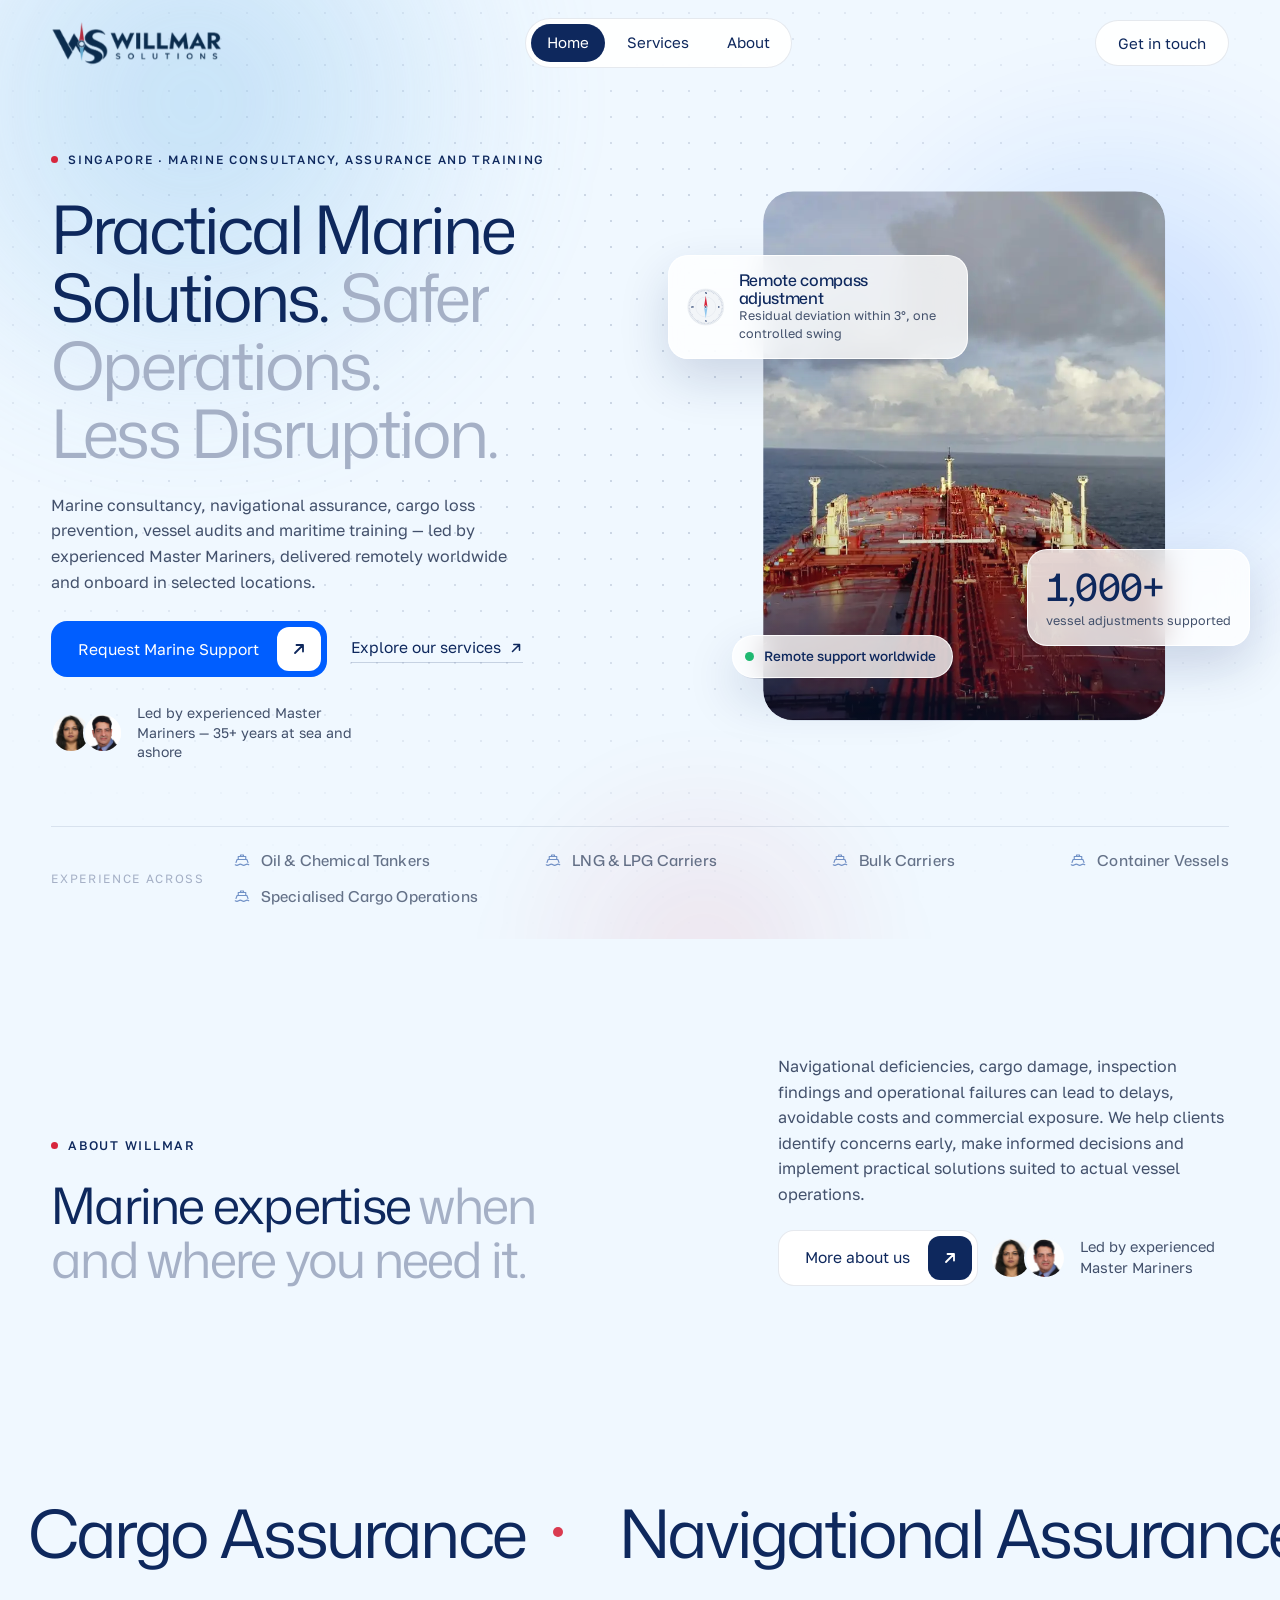
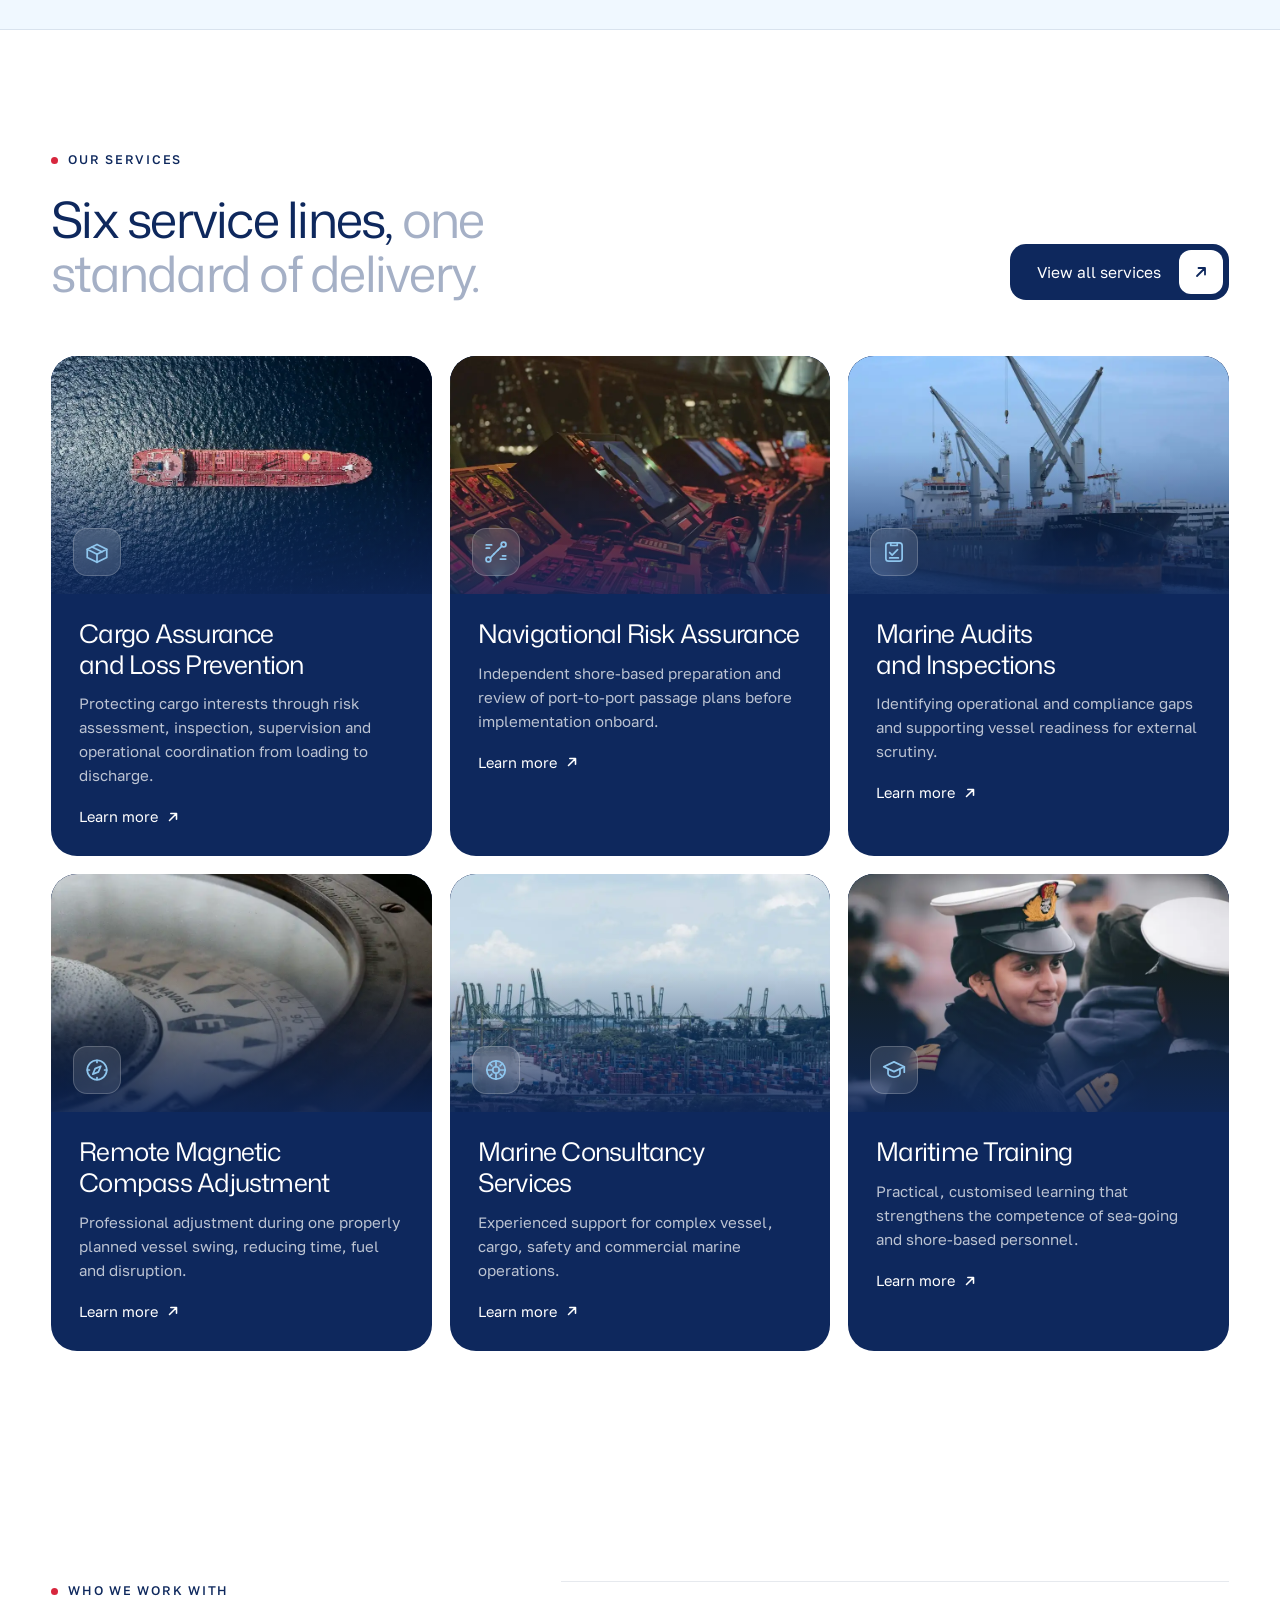
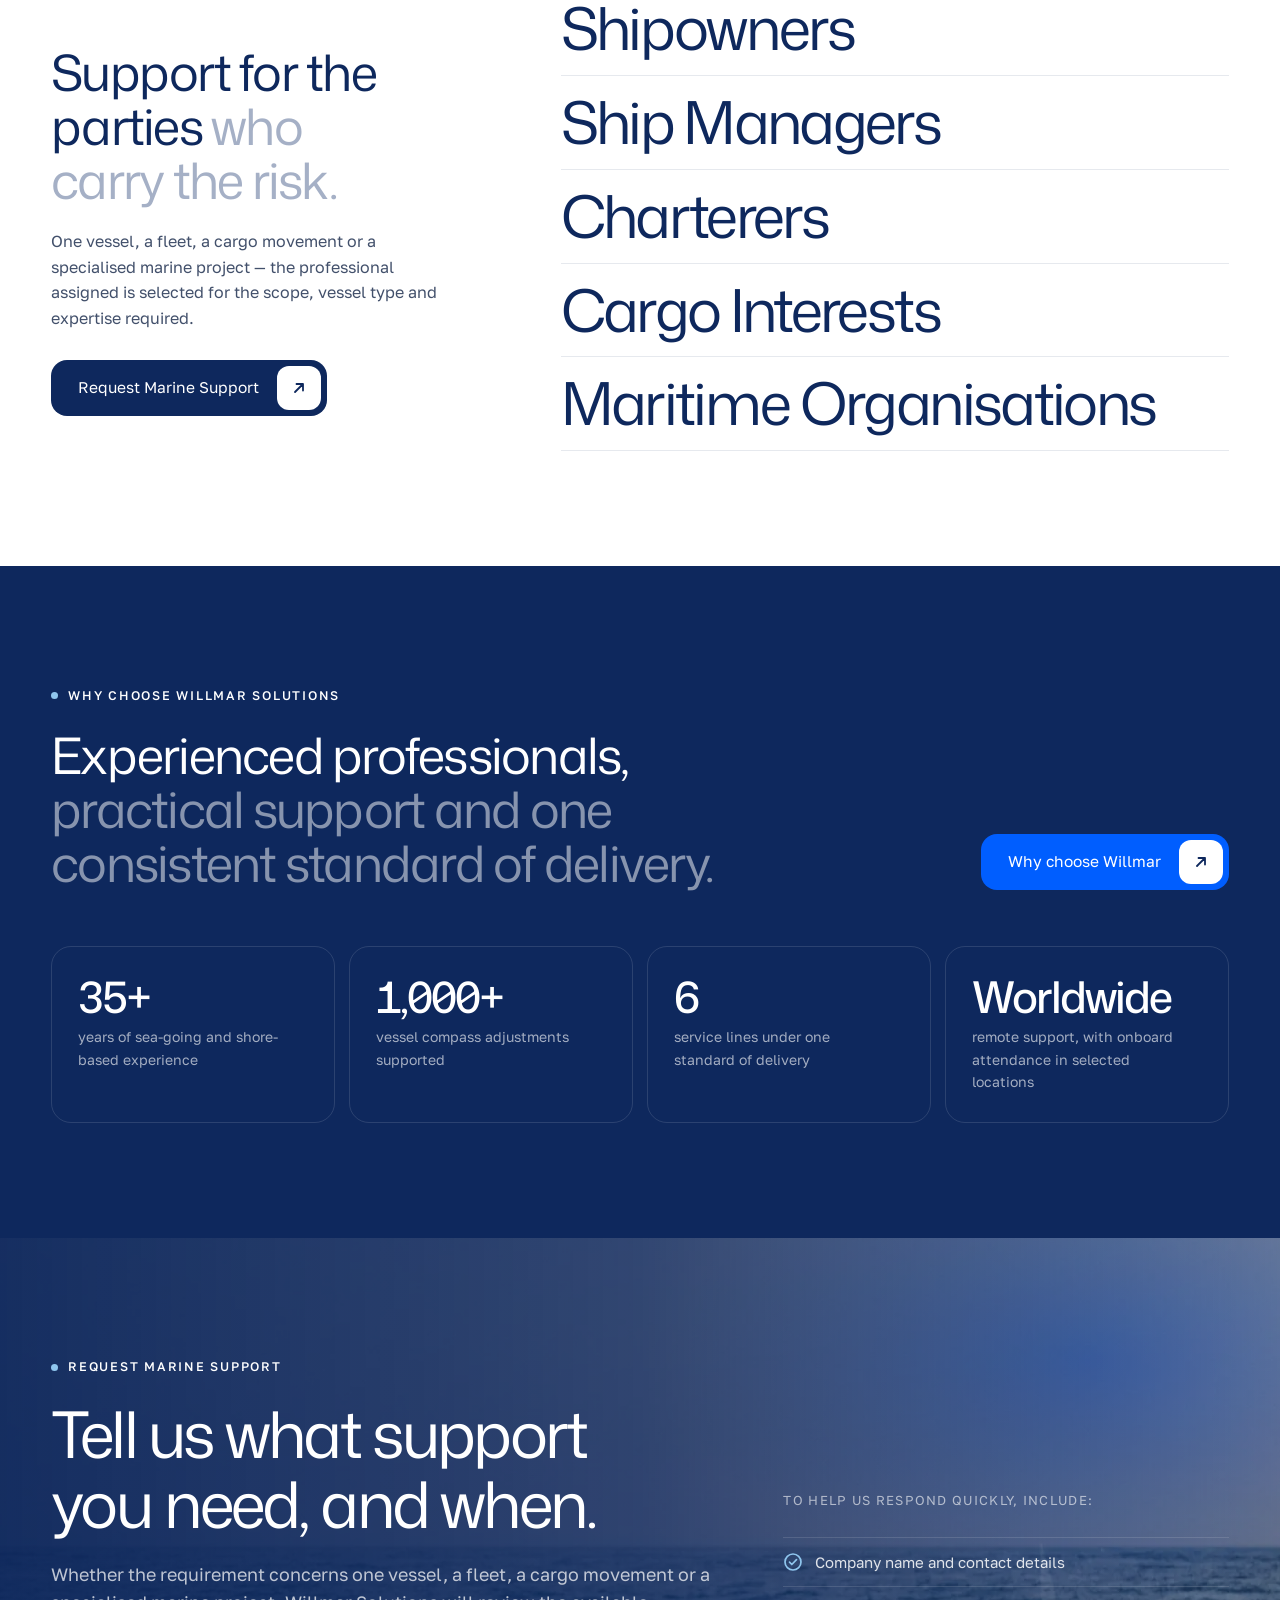
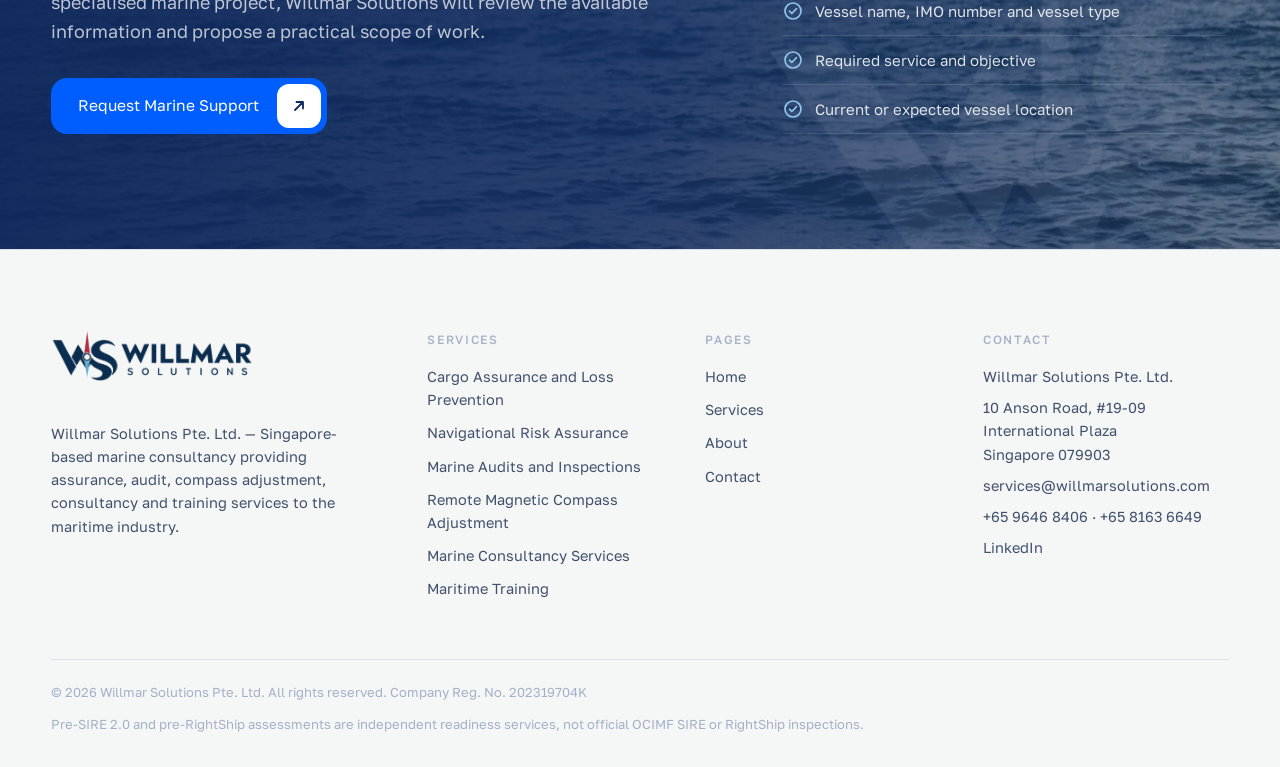
==== index.html @ 5625774e "Simplify to three tabs: Home, Services, About" ====
<!doctype html>
<html lang="en">
<head>
<meta charset="utf-8">
<meta name="viewport" content="width=device-width, initial-scale=1">
<title>Willmar Solutions — Marine Consultancy, Assurance and Training</title>
<meta name="description" content="Willmar Solutions Pte. Ltd. — Singapore-based marine consultancy: cargo assurance, navigational risk assurance, marine audits, remote magnetic compass adjustment, consultancy and maritime training.">
<link rel="icon" type="image/png" href="img/favicon.png">
<link rel="preconnect" href="https://fonts.googleapis.com"><link rel="preconnect" href="https://fonts.gstatic.com" crossorigin><link rel="stylesheet" href="https://fonts.googleapis.com/css2?family=Mona+Sans:wght@400;500;600;700&family=Golos+Text:wght@400;500;600&display=swap">
<link rel="stylesheet" href="site.css?v=3">
</head>
<body>

<header class="header" id="header">
<div class="wrap">
  <a class="brand" href="index.html" aria-label="Willmar Solutions home"><span class="lg lg-full ph-logo-full-web" role="img" aria-label="Willmar Solutions"></span><span class="lg lg-mark ph-logo-mark-web" role="img" aria-label="Willmar Solutions"></span></a>
  <ul class="nav" aria-label="Primary">
    <li><a href="index.html" class="active" aria-current="page">Home</a></li>
    <li><a href="services.html">Services</a></li>
    <li><a href="about.html">About</a></li>
  </ul>
  <div class="header-cta">
    <a class="btn-ghost" href="contact.html">Get in touch</a>
    <button class="burger" type="button" id="burger" aria-label="Open menu"><svg viewBox="0 0 20 20" fill="none" stroke="currentColor" stroke-width="1.8" stroke-linecap="round"><path d="M3 6h14M3 10h14M3 14h14"/></svg></button>
  </div>
</div>
</header>
<div class="drawer" id="drawer" aria-hidden="true">
  <div class="top"><a class="brand" href="index.html"><span class="lg lg-full ph-logo-full-web" role="img" aria-label="Willmar Solutions"></span><span class="lg lg-mark ph-logo-mark-web" role="img" aria-label="Willmar Solutions"></span></a><button class="close" type="button" id="drawer-close" aria-label="Close menu"><svg viewBox="0 0 20 20" fill="none" stroke="currentColor" stroke-width="1.8" stroke-linecap="round"><path d="m5 5 10 10M15 5 5 15"/></svg></button></div>
  <a href="index.html">Home</a>
  <a href="services.html">Services</a>
  <a href="about.html">About</a>
  <a href="contact.html">Contact</a>
  <a class="btn primary" href="contact.html"><span>Request Marine Support</span><span class="ic"><svg viewBox="0 0 16 16" fill="none" stroke="currentColor" stroke-width="1.8" stroke-linecap="round" stroke-linejoin="round"><path d="M4 12 12 4M5.5 4H12v6.5"/></svg></span></a>
</div>
<main class="page" data-page="home">
<section class="hero2" id="hero-light">
  <div class="aurora" aria-hidden="true"><i class="a1"></i><i class="a2"></i><i class="a3"></i></div>
  <div class="gridbg" aria-hidden="true"></div>
  <div class="wrap hero2-grid">
    <div class="hero2-copy">
      <span class="eyebrow ld ld1">Singapore · Marine consultancy, assurance and training</span>
      <h1 class="words">Practical Marine Solutions. <em>Safer Operations. Less Disruption.</em></h1>
      <p class="lead words" data-delay="14">Marine consultancy, navigational assurance, cargo loss prevention, vessel audits and maritime training — led by experienced Master Mariners, delivered remotely worldwide and onboard in selected locations.</p>
      <div class="actions ld ld5"><a class="btn primary magnetic" href="contact.html"><span>Request Marine Support</span><span class="ic"><svg viewBox="0 0 16 16" fill="none" stroke="currentColor" stroke-width="1.8" stroke-linecap="round" stroke-linejoin="round"><path d="M4 12 12 4M5.5 4H12v6.5"/></svg></span></a><a class="link" href="services.html">Explore our services <svg viewBox="0 0 16 16" fill="none" stroke="currentColor" stroke-width="1.8" stroke-linecap="round" stroke-linejoin="round"><path d="M4 12 12 4M5.5 4H12v6.5"/></svg></a></div>
      <div class="hero2-proof ld ld6"><div class="marks"><span class="pic"><div class="ph ph-prity " role="img" aria-label="Ms. Prity Dayal, Founder and Director"></div></span><span class="pic"><div class="ph ph-rajiv " role="img" aria-label="Capt. Rajiv Bali, Principal Consultant and Co-founder"></div></span></div><span>Led by experienced Master Mariners — 35+ years at sea and ashore</span></div>
    </div>
    <div class="hero2-visual" id="hero-visual">
      <div class="frame"><div class="ph ph-hero frame-photo" role="img" aria-label="Bow of a laden tanker under way at sea"></div><div class="frame-shade"></div></div>
      <div class="float f1 glass"><div class="rose"><svg viewBox="0 0 150 150" aria-label="Compass rose">
<circle cx="75" cy="75" r="72" fill="rgba(255,255,255,.03)" stroke="rgba(255,255,255,.18)"/>
<g stroke="rgba(255,255,255,.55)" stroke-width="1"><line x1="75.0" y1="9.0" x2="75.0" y2="6.0"/><line x1="80.5" y1="12.2" x2="81.0" y2="6.3"/><line x1="85.9" y1="13.0" x2="87.0" y2="7.0"/><line x1="91.3" y1="14.1" x2="92.9" y2="8.4"/><line x1="96.5" y1="15.8" x2="98.6" y2="10.2"/><line x1="101.6" y1="17.9" x2="104.2" y2="12.5"/><line x1="105.0" y1="23.0" x2="109.5" y2="15.2"/><line x1="111.1" y1="23.4" x2="114.6" y2="18.5"/><line x1="115.5" y1="26.7" x2="119.4" y2="22.1"/><line x1="119.5" y1="30.5" x2="123.8" y2="26.2"/><line x1="123.3" y1="34.5" x2="127.9" y2="30.6"/><line x1="126.6" y1="38.9" x2="131.5" y2="35.4"/><line x1="127.0" y1="45.0" x2="134.8" y2="40.5"/><line x1="132.1" y1="48.4" x2="137.5" y2="45.8"/><line x1="134.2" y1="53.5" x2="139.8" y2="51.4"/><line x1="135.9" y1="58.7" x2="141.6" y2="57.1"/><line x1="137.0" y1="64.1" x2="143.0" y2="63.0"/><line x1="137.8" y1="69.5" x2="143.7" y2="69.0"/><line x1="141.0" y1="75.0" x2="144.0" y2="75.0"/><line x1="137.8" y1="80.5" x2="143.7" y2="81.0"/><line x1="137.0" y1="85.9" x2="143.0" y2="87.0"/><line x1="135.9" y1="91.3" x2="141.6" y2="92.9"/><line x1="134.2" y1="96.5" x2="139.8" y2="98.6"/><line x1="132.1" y1="101.6" x2="137.5" y2="104.2"/><line x1="127.0" y1="105.0" x2="134.8" y2="109.5"/><line x1="126.6" y1="111.1" x2="131.5" y2="114.6"/><line x1="123.3" y1="115.5" x2="127.9" y2="119.4"/><line x1="119.5" y1="119.5" x2="123.8" y2="123.8"/><line x1="115.5" y1="123.3" x2="119.4" y2="127.9"/><line x1="111.1" y1="126.6" x2="114.6" y2="131.5"/><line x1="105.0" y1="127.0" x2="109.5" y2="134.8"/><line x1="101.6" y1="132.1" x2="104.2" y2="137.5"/><line x1="96.5" y1="134.2" x2="98.6" y2="139.8"/><line x1="91.3" y1="135.9" x2="92.9" y2="141.6"/><line x1="85.9" y1="137.0" x2="87.0" y2="143.0"/><line x1="80.5" y1="137.8" x2="81.0" y2="143.7"/><line x1="75.0" y1="141.0" x2="75.0" y2="144.0"/><line x1="69.5" y1="137.8" x2="69.0" y2="143.7"/><line x1="64.1" y1="137.0" x2="63.0" y2="143.0"/><line x1="58.7" y1="135.9" x2="57.1" y2="141.6"/><line x1="53.5" y1="134.2" x2="51.4" y2="139.8"/><line x1="48.4" y1="132.1" x2="45.8" y2="137.5"/><line x1="45.0" y1="127.0" x2="40.5" y2="134.8"/><line x1="38.9" y1="126.6" x2="35.4" y2="131.5"/><line x1="34.5" y1="123.3" x2="30.6" y2="127.9"/><line x1="30.5" y1="119.5" x2="26.2" y2="123.8"/><line x1="26.7" y1="115.5" x2="22.1" y2="119.4"/><line x1="23.4" y1="111.1" x2="18.5" y2="114.6"/><line x1="23.0" y1="105.0" x2="15.2" y2="109.5"/><line x1="17.9" y1="101.6" x2="12.5" y2="104.2"/><line x1="15.8" y1="96.5" x2="10.2" y2="98.6"/><line x1="14.1" y1="91.3" x2="8.4" y2="92.9"/><line x1="13.0" y1="85.9" x2="7.0" y2="87.0"/><line x1="12.2" y1="80.5" x2="6.3" y2="81.0"/><line x1="9.0" y1="75.0" x2="6.0" y2="75.0"/><line x1="12.2" y1="69.5" x2="6.3" y2="69.0"/><line x1="13.0" y1="64.1" x2="7.0" y2="63.0"/><line x1="14.1" y1="58.7" x2="8.4" y2="57.1"/><line x1="15.8" y1="53.5" x2="10.2" y2="51.4"/><line x1="17.9" y1="48.4" x2="12.5" y2="45.8"/><line x1="23.0" y1="45.0" x2="15.2" y2="40.5"/><line x1="23.4" y1="38.9" x2="18.5" y2="35.4"/><line x1="26.7" y1="34.5" x2="22.1" y2="30.6"/><line x1="30.5" y1="30.5" x2="26.2" y2="26.2"/><line x1="34.5" y1="26.7" x2="30.6" y2="22.1"/><line x1="38.9" y1="23.4" x2="35.4" y2="18.5"/><line x1="45.0" y1="23.0" x2="40.5" y2="15.2"/><line x1="48.4" y1="17.9" x2="45.8" y2="12.5"/><line x1="53.5" y1="15.8" x2="51.4" y2="10.2"/><line x1="58.7" y1="14.1" x2="57.1" y2="8.4"/><line x1="64.1" y1="13.0" x2="63.0" y2="7.0"/><line x1="69.5" y1="12.2" x2="69.0" y2="6.3"/></g>
<g font-family="Mona Sans, Arial, sans-serif" font-size="11" font-weight="600" fill="#fff" text-anchor="middle">
<text x="75" y="23">N</text><text x="129" y="79">E</text><text x="75" y="134">S</text><text x="21" y="79">W</text></g>
<circle cx="75" cy="75" r="40" fill="none" stroke="rgba(255,255,255,.14)"/>
<g class="needle"><polygon points="75,30 82,75 75,68 68,75" fill="#D7263D"/><polygon points="75,120 82,75 75,82 68,75" fill="#8FC6EE"/></g>
<circle cx="75" cy="75" r="4" fill="#0E285D" stroke="#fff" stroke-width="1.5"/>
</svg></div><div><strong>Remote compass adjustment</strong><span>Residual deviation within 3°, one controlled swing</span></div></div>
      <div class="float f2 glass"><strong data-count="1,000+">1,000+</strong><span>vessel adjustments supported</span></div>
      <div class="float f3 glass pill"><i class="live"></i>Remote support worldwide</div>
    </div>
  </div>
  <div class="wrap"><div class="strip ld ld6"><span class="strip-label">Experience across</span><ul><li><svg viewBox="0 0 24 24" fill="none" stroke="currentColor" stroke-width="1.5" stroke-linecap="round" stroke-linejoin="round"><path d="M3 17c1.5 1 3 1 4.5 0s3-1 4.5 0 3 1 4.5 0 3-1 4.5 0"/><path d="M4 14l1.5-4h13L20 14"/><path d="M7 10V6h10v4M10 6V4h4v2"/></svg>Oil &amp; Chemical Tankers</li><li><svg viewBox="0 0 24 24" fill="none" stroke="currentColor" stroke-width="1.5" stroke-linecap="round" stroke-linejoin="round"><path d="M3 17c1.5 1 3 1 4.5 0s3-1 4.5 0 3 1 4.5 0 3-1 4.5 0"/><path d="M4 14l1.5-4h13L20 14"/><path d="M7 10V6h10v4M10 6V4h4v2"/></svg>LNG &amp; LPG Carriers</li><li><svg viewBox="0 0 24 24" fill="none" stroke="currentColor" stroke-width="1.5" stroke-linecap="round" stroke-linejoin="round"><path d="M3 17c1.5 1 3 1 4.5 0s3-1 4.5 0 3 1 4.5 0 3-1 4.5 0"/><path d="M4 14l1.5-4h13L20 14"/><path d="M7 10V6h10v4M10 6V4h4v2"/></svg>Bulk Carriers</li><li><svg viewBox="0 0 24 24" fill="none" stroke="currentColor" stroke-width="1.5" stroke-linecap="round" stroke-linejoin="round"><path d="M3 17c1.5 1 3 1 4.5 0s3-1 4.5 0 3 1 4.5 0 3-1 4.5 0"/><path d="M4 14l1.5-4h13L20 14"/><path d="M7 10V6h10v4M10 6V4h4v2"/></svg>Container Vessels</li><li><svg viewBox="0 0 24 24" fill="none" stroke="currentColor" stroke-width="1.5" stroke-linecap="round" stroke-linejoin="round"><path d="M3 17c1.5 1 3 1 4.5 0s3-1 4.5 0 3 1 4.5 0 3-1 4.5 0"/><path d="M4 14l1.5-4h13L20 14"/><path d="M7 10V6h10v4M10 6V4h4v2"/></svg>Specialised Cargo Operations</li></ul></div></div>
</section>

<section class="section mist" id="about-home">
  <div class="wrap">
    <div class="pillars-head">
      <div><span class="eyebrow">About Willmar</span><h2 class="h2">Marine expertise <span class="dim">when and where you need it.</span></h2></div>
      <div class="side"><p>Navigational deficiencies, cargo damage, inspection findings and operational failures can lead to delays, avoidable costs and commercial exposure. We help clients identify concerns early, make informed decisions and implement practical solutions suited to actual vessel operations.</p><div class="actions"><a class="btn " href="about.html"><span>More about us</span><span class="ic"><svg viewBox="0 0 16 16" fill="none" stroke="currentColor" stroke-width="1.8" stroke-linecap="round" stroke-linejoin="round"><path d="M4 12 12 4M5.5 4H12v6.5"/></svg></span></a><div class="trust"><div class="marks"><span class="pic"><div class="ph ph-prity " role="img" aria-label="Ms. Prity Dayal, Founder and Director"></div></span><span class="pic"><div class="ph ph-rajiv " role="img" aria-label="Capt. Rajiv Bali, Principal Consultant and Co-founder"></div></span></div><div>Led by experienced<br>Master Mariners</div></div></div></div>
    </div>
  </div>
</section>

<div class="ticker" aria-hidden="true"><div class="track"><span>Cargo Assurance</span><span>Navigational Assurance</span><span>Marine Audits</span><span>Compass Adjustment</span><span>Marine Consultancy</span><span>Maritime Training</span><span>Cargo Assurance</span><span>Navigational Assurance</span><span>Marine Audits</span><span>Compass Adjustment</span><span>Marine Consultancy</span><span>Maritime Training</span></div></div>

<section class="section white" id="services">
  <div class="wrap">
    <div class="section-head">
      <div><span class="eyebrow">Our Services</span><h2 class="h2">Six service lines, <span class="dim">one standard of delivery.</span></h2></div>
      <a class="btn navy" href="services.html"><span>View all services</span><span class="ic"><svg viewBox="0 0 16 16" fill="none" stroke="currentColor" stroke-width="1.8" stroke-linecap="round" stroke-linejoin="round"><path d="M4 12 12 4M5.5 4H12v6.5"/></svg></span></a>
    </div>
    <div class="svc-grid"><a class="svc rv" href="cargo-assurance.html" style="--i:0"><div class="svc-img"><div class="ph ph-cargo " role="img" aria-label="Aerial view of an oil tanker at sea"></div><div class="icon"><svg viewBox="0 0 24 24" fill="none" stroke="currentColor" stroke-linecap="round" stroke-linejoin="round"><path d="M3 9.5 12 5l9 4.5-9 4.5z"/><path d="M3 9.5V17l9 4.5 9-4.5V9.5"/><path d="M12 14v7.5M7.5 7.3l9 4.5"/></svg></div></div><div class="svc-body"><h4>Cargo Assurance and Loss Prevention</h4><p>Protecting cargo interests through risk assessment, inspection, supervision and operational coordination from loading to discharge.</p><span class="go">Learn more <svg viewBox="0 0 16 16" fill="none" stroke="currentColor" stroke-width="1.8" stroke-linecap="round" stroke-linejoin="round"><path d="M4 12 12 4M5.5 4H12v6.5"/></svg></span></div></a><a class="svc rv" href="navigational-risk-assurance.html" style="--i:1"><div class="svc-img"><div class="ph ph-nav " role="img" aria-label="Ship&#x27;s bridge console at night"></div><div class="icon"><svg viewBox="0 0 24 24" fill="none" stroke="currentColor" stroke-linecap="round" stroke-linejoin="round"><circle cx="5" cy="19" r="2.2"/><circle cx="19" cy="5" r="2.2"/><path d="M6.8 17.4 10 14M14 10l3.4-3.4"/><path d="M10 14c1.5-1.5 2.5-2.5 4-4"/><path d="M3 5.5h5M3 8.5h3M16 18.5h5M18 15.5h3"/></svg></div></div><div class="svc-body"><h4>Navigational Risk Assurance</h4><p>Independent shore-based preparation and review of port-to-port passage plans before implementation onboard.</p><span class="go">Learn more <svg viewBox="0 0 16 16" fill="none" stroke="currentColor" stroke-width="1.8" stroke-linecap="round" stroke-linejoin="round"><path d="M4 12 12 4M5.5 4H12v6.5"/></svg></span></div></a><a class="svc rv" href="marine-audits.html" style="--i:2"><div class="svc-img"><div class="ph ph-audit " role="img" aria-label="Geared bulk carrier alongside at berth"></div><div class="icon"><svg viewBox="0 0 24 24" fill="none" stroke="currentColor" stroke-linecap="round" stroke-linejoin="round"><rect x="4.5" y="3.5" width="15" height="17" rx="2.5"/><path d="M9 3.5V6h6V3.5"/><path d="m8 12.5 2.3 2.3 5-5"/><path d="M8 17.5h8"/></svg></div></div><div class="svc-body"><h4>Marine Audits and Inspections</h4><p>Identifying operational and compliance gaps and supporting vessel readiness for external scrutiny.</p><span class="go">Learn more <svg viewBox="0 0 16 16" fill="none" stroke="currentColor" stroke-width="1.8" stroke-linecap="round" stroke-linejoin="round"><path d="M4 12 12 4M5.5 4H12v6.5"/></svg></span></div></a><a class="svc rv" href="compass-adjustment.html" style="--i:3"><div class="svc-img"><div class="ph ph-compass " role="img" aria-label="Ship&#x27;s magnetic compass in its binnacle"></div><div class="icon"><svg viewBox="0 0 24 24" fill="none" stroke="currentColor" stroke-linecap="round" stroke-linejoin="round"><circle cx="12" cy="12" r="9"/><path d="M12 3v2M12 19v2M3 12h2M19 12h2"/><path d="m15.5 8.5-2.2 5.2-5.2 2.2 2.2-5.2z"/></svg></div></div><div class="svc-body"><h4>Remote Magnetic Compass Adjustment</h4><p>Professional adjustment during one properly planned vessel swing, reducing time, fuel and disruption.</p><span class="go">Learn more <svg viewBox="0 0 16 16" fill="none" stroke="currentColor" stroke-width="1.8" stroke-linecap="round" stroke-linejoin="round"><path d="M4 12 12 4M5.5 4H12v6.5"/></svg></span></div></a><a class="svc rv" href="marine-consultancy.html" style="--i:4"><div class="svc-img"><div class="ph ph-consult " role="img" aria-label="Container terminal with gantry cranes"></div><div class="icon"><svg viewBox="0 0 24 24" fill="none" stroke="currentColor" stroke-linecap="round" stroke-linejoin="round"><circle cx="12" cy="12" r="8.5"/><circle cx="12" cy="12" r="3"/><path d="M12 3.5V9M12 15v5.5M3.5 12H9M15 12h5.5M6 6l2.2 2.2M15.8 15.8 18 18M18 6l-2.2 2.2M8.2 15.8 6 18"/></svg></div></div><div class="svc-body"><h4>Marine Consultancy Services</h4><p>Experienced support for complex vessel, cargo, safety and commercial marine operations.</p><span class="go">Learn more <svg viewBox="0 0 16 16" fill="none" stroke="currentColor" stroke-width="1.8" stroke-linecap="round" stroke-linejoin="round"><path d="M4 12 12 4M5.5 4H12v6.5"/></svg></span></div></a><a class="svc rv" href="maritime-training.html" style="--i:5"><div class="svc-img"><div class="ph ph-training " role="img" aria-label="Deck officers in uniform"></div><div class="icon"><svg viewBox="0 0 24 24" fill="none" stroke="currentColor" stroke-linecap="round" stroke-linejoin="round"><path d="m2.5 9 9.5-4.5L21.5 9 12 13.5z"/><path d="M6.5 11v4.5c0 1.5 2.5 3 5.5 3s5.5-1.5 5.5-3V11"/><path d="M21.5 9v5"/></svg></div></div><div class="svc-body"><h4>Maritime Training</h4><p>Practical, customised learning that strengthens the competence of sea-going and shore-based personnel.</p><span class="go">Learn more <svg viewBox="0 0 16 16" fill="none" stroke="currentColor" stroke-width="1.8" stroke-linecap="round" stroke-linejoin="round"><path d="M4 12 12 4M5.5 4H12v6.5"/></svg></span></div></a></div>
  </div>
</section>

<section class="section white" id="who">
  <div class="wrap who">
    <div class="aside"><span class="eyebrow">Who We Work With</span><h2 class="h2">Support for the parties <span class="dim">who carry the risk.</span></h2><p>One vessel, a fleet, a cargo movement or a specialised marine project — the professional assigned is selected for the scope, vessel type and expertise required.</p><div class="actions"><a class="btn navy" href="contact.html"><span>Request Marine Support</span><span class="ic"><svg viewBox="0 0 16 16" fill="none" stroke="currentColor" stroke-width="1.8" stroke-linecap="round" stroke-linejoin="round"><path d="M4 12 12 4M5.5 4H12v6.5"/></svg></span></a></div></div>
    <ul class="list"><li><span>Shipowners</span></li><li><span>Ship Managers</span></li><li><span>Charterers</span></li><li><span>Cargo Interests</span></li><li><span>Maritime Organisations</span></li></ul>
  </div>
</section>

<section class="section navy sonar" id="why-home">
  <div class="rings" aria-hidden="true"><i></i><i></i><i></i></div>
  <div class="wrap">
    <div class="section-head"><div><span class="eyebrow">Why Choose Willmar Solutions</span><h2 class="h2">Experienced professionals, <span class="dim">practical support and one consistent standard of delivery.</span></h2></div><a class="btn primary" href="about.html#why"><span>Why choose Willmar</span><span class="ic"><svg viewBox="0 0 16 16" fill="none" stroke="currentColor" stroke-width="1.8" stroke-linecap="round" stroke-linejoin="round"><path d="M4 12 12 4M5.5 4H12v6.5"/></svg></span></a></div>
    
    <div class="stats"><div class="stat-tile rv" style="--i:0"><strong data-count="35+">35+</strong><span>years of sea-going and shore-based experience</span></div><div class="stat-tile rv" style="--i:1"><strong data-count="1,000+">1,000+</strong><span>vessel compass adjustments supported</span></div><div class="stat-tile rv" style="--i:2"><strong data-count="6">6</strong><span>service lines under one standard of delivery</span></div><div class="stat-tile rv" style="--i:3"><strong data-count="Worldwide">Worldwide</strong><span>remote support, with onboard attendance in selected locations</span></div></div>
  </div>
</section>

<section class="cta-band">
<div class="ph ph-sea cta-photo" role="img" aria-label="Open sea at dusk"></div><div class="ph ph-logo-mark-white cta-mark" role="img" aria-label=""></div>
<div class="wrap inner">
  <div>
    <span class="eyebrow">Request Marine Support</span>
    <h2>Tell us what support you need, and when.</h2>
    <p class="lead">Whether the requirement concerns one vessel, a fleet, a cargo movement or a specialised marine project, Willmar Solutions will review the available information and propose a practical scope of work.</p>
    <div class="actions"><a class="btn primary" href="contact.html"><span>Request Marine Support</span><span class="ic"><svg viewBox="0 0 16 16" fill="none" stroke="currentColor" stroke-width="1.8" stroke-linecap="round" stroke-linejoin="round"><path d="M4 12 12 4M5.5 4H12v6.5"/></svg></span></a></div>
  </div>
  <div class="notes">
    <div class="notes-title">To help us respond quickly, include:</div>
    <ul class="notes-list"><li><svg viewBox="0 0 20 20" fill="none" stroke="currentColor" stroke-width="1.7" stroke-linecap="round" stroke-linejoin="round"><circle cx="10" cy="10" r="8"/><path d="m6.5 10.2 2.3 2.3 4.7-4.8"/></svg><span>Company name and contact details</span></li><li><svg viewBox="0 0 20 20" fill="none" stroke="currentColor" stroke-width="1.7" stroke-linecap="round" stroke-linejoin="round"><circle cx="10" cy="10" r="8"/><path d="m6.5 10.2 2.3 2.3 4.7-4.8"/></svg><span>Vessel name, IMO number and vessel type</span></li><li><svg viewBox="0 0 20 20" fill="none" stroke="currentColor" stroke-width="1.7" stroke-linecap="round" stroke-linejoin="round"><circle cx="10" cy="10" r="8"/><path d="m6.5 10.2 2.3 2.3 4.7-4.8"/></svg><span>Required service and objective</span></li><li><svg viewBox="0 0 20 20" fill="none" stroke="currentColor" stroke-width="1.7" stroke-linecap="round" stroke-linejoin="round"><circle cx="10" cy="10" r="8"/><path d="m6.5 10.2 2.3 2.3 4.7-4.8"/></svg><span>Current or expected vessel location</span></li></ul>
  </div>
</div>
</section>
</main>
<footer class="footer">
<div class="wrap">
  <div class="cols">
    <div>
      <a class="brand footer-brand" href="index.html"><span class="lg lg-full ph-logo-full-web" role="img" aria-label="Willmar Solutions"></span><span class="lg lg-mark ph-logo-mark-web" role="img" aria-label="Willmar Solutions"></span></a>
      <p class="about">Willmar Solutions Pte. Ltd. — Singapore-based marine consultancy providing assurance, audit, compass adjustment, consultancy and training services to the maritime industry.</p>
    </div>
    <div><h5>Services</h5><ul><li><a href="cargo-assurance.html">Cargo Assurance and Loss Prevention</a></li><li><a href="navigational-risk-assurance.html">Navigational Risk Assurance</a></li><li><a href="marine-audits.html">Marine Audits and Inspections</a></li><li><a href="compass-adjustment.html">Remote Magnetic Compass Adjustment</a></li><li><a href="marine-consultancy.html">Marine Consultancy Services</a></li><li><a href="maritime-training.html">Maritime Training</a></li></ul></div>
    <div><h5>Pages</h5><ul><li><a href="index.html">Home</a></li><li><a href="services.html">Services</a></li><li><a href="about.html">About</a></li><li><a href="contact.html">Contact</a></li></ul></div>
    <div><h5>Contact</h5>
      <div class="contact-line">
        <div>Willmar Solutions Pte. Ltd.</div>
        <div>10 Anson Road, #19-09<br>International Plaza<br>Singapore 079903</div>
        <div><a href="mailto:services@willmarsolutions.com">services@willmarsolutions.com</a></div>
        <div><a href="tel:+6596468406">+65 9646 8406</a> · <a href="tel:+6581636649">+65 8163 6649</a></div>
        <div><a href="https://www.linkedin.com/company/willmar-solutions-pte-ltd/" target="_blank" rel="noopener">LinkedIn</a></div>
      </div>
    </div>
  </div>
  <div class="bottom"><span>© 2026 Willmar Solutions Pte. Ltd. All rights reserved. Company Reg. No. 202319704K</span><span>Pre-SIRE 2.0 and pre-RightShip assessments are independent readiness services, not official OCIMF SIRE or RightShip inspections.</span></div>
</div>
</footer>
<script src="site.js?v=3"></script>
</body>
</html>
---- site.css ----
:root{
  --navy:#0E285D; --deep:#0D409B; --sea:#1B4F9C; --blue:#005EFF; --sky:#8FC6EE; --sky-soft:#DCEBF8;
  --red:#D7263D;
  --fog:#F5F7F7; --mist:#F0F8FF; --white:#FFFFFF;
  --ink:#0E285D; --text:#42506B; --muted:#A5B0C6; --line:rgba(14,40,93,.10); --line-strong:rgba(14,40,93,.18);
  --on-dark:#FFFFFF; --on-dark-muted:rgba(255,255,255,.66); --dark-card:rgba(255,255,255,.05); --dark-line:rgba(255,255,255,.12);
  --display:"Mona Sans","Mona Sans Variable",-apple-system,"Helvetica Neue",Arial,sans-serif;
  --body:"Golos Text","Golos Text Variable",-apple-system,"Segoe UI",Arial,sans-serif;
  --r-card:26px; --r-btn:16px; --r-sm:12px;
  --gutter:clamp(20px,4vw,56px); --max:1320px;
  color-scheme:light;
}
*{box-sizing:border-box}
html{scroll-behavior:smooth;-webkit-text-size-adjust:100%}
@media (prefers-reduced-motion:reduce){html{scroll-behavior:auto}}
body{margin:0;background:var(--fog);color:var(--text);font-family:var(--body);font-size:16px;line-height:1.6;-webkit-font-smoothing:antialiased}
img,svg{max-width:100%;display:block}
a{color:inherit;text-decoration:none}
h1,h2,h3,h4{font-family:var(--display);font-weight:400;color:var(--ink);margin:0;text-wrap:balance;letter-spacing:-0.035em;line-height:1.08}
h4{font-size:clamp(21px,2vw,26px);letter-spacing:-0.03em;line-height:1.2}
p{margin:0}
ul{margin:0;padding:0;list-style:none}
button{font:inherit;cursor:pointer}
:focus-visible{outline:3px solid var(--blue);outline-offset:3px;border-radius:6px}
.wrap{max-width:var(--max);margin-inline:auto;padding-inline:var(--gutter)}
.page{display:block}
.page[hidden]{display:none}

/* ---------- header ---------- */
.header{position:fixed;inset:0 0 auto 0;z-index:50;padding:18px 0;transition:padding .25s}
.header .wrap{display:flex;align-items:center;justify-content:space-between;gap:16px}
.brand{display:flex;align-items:center;gap:11px;color:var(--ink);font-family:var(--display);font-weight:600;letter-spacing:.06em;font-size:14px;text-transform:uppercase;white-space:nowrap}
.brand svg{width:40px;height:40px;flex:none}
.brand .wordmark{display:flex;flex-direction:column;line-height:1.05}
.brand .wordmark small{font-size:9px;letter-spacing:.22em;font-weight:500;opacity:.75}
.nav{display:flex;gap:6px;padding:5px;border-radius:999px;background:rgba(255,255,255,.92);border:1px solid var(--line);backdrop-filter:blur(14px);-webkit-backdrop-filter:blur(14px)}
.nav > li{position:relative}
.nav a,.nav button{display:block;padding:9px 16px;border-radius:999px;font-size:15px;color:var(--ink);background:none;border:0;line-height:1.3;white-space:nowrap}
.nav a:hover,.nav button:hover,.nav a.active{background:var(--mist)}
.nav .has-menu > button{display:flex;align-items:center;gap:6px}
.nav .has-menu > button svg{width:12px;height:12px;transition:transform .2s}
.nav .has-menu[aria-expanded="true"] > button svg{transform:rotate(180deg)}
.menu{position:absolute;top:calc(100% + 10px);left:0;min-width:320px;background:var(--white);border:1px solid var(--line);border-radius:18px;padding:8px;box-shadow:0 24px 60px rgba(14,40,93,.14);display:none;z-index:5}
.has-menu[aria-expanded="true"] .menu{display:block}
.menu a{display:flex;align-items:center;gap:12px;padding:10px 12px;border-radius:12px;font-size:14.5px;white-space:normal}
.menu a svg{width:20px;height:20px;color:var(--deep);flex:none}
.header-cta{display:flex;align-items:center;gap:10px}
.btn-ghost{display:inline-flex;align-items:center;padding:10px 22px;border-radius:999px;background:rgba(255,255,255,.92);border:1px solid var(--line);color:var(--ink);font-size:15px;backdrop-filter:blur(14px);-webkit-backdrop-filter:blur(14px)}
.btn-ghost:hover{background:var(--white)}
.burger{display:none;width:44px;height:44px;border-radius:999px;background:rgba(255,255,255,.92);border:1px solid var(--line);align-items:center;justify-content:center}
.burger svg{width:20px;height:20px;color:var(--ink)}
/* header over the dark hero */
.header.on-dark .brand{color:#fff}
.header.on-dark .nav,.header.on-dark .btn-ghost,.header.on-dark .burger{background:rgba(255,255,255,.10);border-color:rgba(255,255,255,.14);color:#fff}
.header.on-dark .nav a,.header.on-dark .nav button,.header.on-dark .burger svg{color:#fff}
.header.on-dark .nav a:hover,.header.on-dark .nav button:hover,.header.on-dark .nav a.active{background:rgba(255,255,255,.14)}
.header.on-dark .btn-ghost{background:rgba(255,255,255,.95);color:var(--ink)}
.header.on-dark .menu a{color:var(--ink)}
.header.scrolled{padding:10px 0}
/* mobile drawer */
.drawer{display:none;position:fixed;inset:0;z-index:60;background:var(--white);padding:24px var(--gutter);overflow:auto}
.drawer.open{display:block}
.drawer .top{display:flex;justify-content:space-between;align-items:center;margin-bottom:24px}
.drawer .close{width:44px;height:44px;border-radius:999px;border:1px solid var(--line);background:var(--white);display:flex;align-items:center;justify-content:center}
.drawer a{display:block;padding:12px 0;border-bottom:1px solid var(--line);font-family:var(--display);font-size:22px;color:var(--ink)}
.drawer .sub a{font-family:var(--body);font-size:16px;padding:10px 0 10px 16px;border-bottom:0;color:var(--text)}
.drawer .label{margin-top:18px;font-size:12px;letter-spacing:.14em;text-transform:uppercase;color:var(--muted)}
.drawer .btn{margin-top:24px}

/* ---------- buttons ---------- */
.btn{display:inline-flex;align-items:center;gap:18px;padding:5px 5px 5px 26px;border-radius:var(--r-btn);background:var(--white);color:var(--ink);font-size:15.5px;border:1px solid var(--line);transition:transform .2s,box-shadow .2s}
.btn .ic{width:44px;height:44px;border-radius:12px;background:var(--navy);color:#fff;display:grid;place-items:center;flex:none;transition:transform .25s}
.btn .ic svg{width:16px;height:16px}
.btn:hover{transform:translateY(-1px);box-shadow:0 10px 28px rgba(14,40,93,.12)}
.btn:hover .ic{transform:translate(2px,-2px)}
.btn.primary{background:var(--blue);color:#fff;border-color:transparent}
.btn.primary .ic{background:var(--white);color:var(--navy)}
.btn.navy{background:var(--navy);color:#fff;border-color:transparent}
.btn.navy .ic{background:var(--white);color:var(--navy)}
.btn.deep{background:var(--deep);color:#fff;border-color:transparent}
.btn.deep .ic{background:var(--white);color:var(--navy)}
.btn.outline-dark{background:transparent;color:#fff;border-color:rgba(255,255,255,.28)}
.btn.outline-dark .ic{background:var(--white);color:var(--navy)}
.link{display:inline-flex;align-self:flex-start;align-items:center;gap:8px;font-size:15.5px;color:var(--ink);border-bottom:1px solid var(--line-strong);padding-bottom:2px}
.link svg{width:14px;height:14px}
.actions{display:flex;flex-wrap:wrap;gap:12px;align-items:center}

/* ---------- section scaffolding ---------- */
.section{padding-block:clamp(72px,9vw,120px)}
.section.tight{padding-block:clamp(48px,6vw,80px)}
.section.mist{background:var(--mist)}
.section.white{background:var(--white)}
.section.navy{background:var(--navy);color:var(--on-dark-muted)}
.section.navy h2,.section.navy h3,.section.navy h4{color:#fff}
.eyebrow{display:inline-flex;align-items:center;gap:10px;font-size:12.5px;letter-spacing:.14em;text-transform:uppercase;color:var(--ink);font-weight:500;margin-bottom:22px}
.eyebrow::before{content:"";width:7px;height:7px;border-radius:50%;background:var(--red);flex:none}
.navy .eyebrow{color:#fff}
.navy .eyebrow::before{background:var(--sky)}
.h2{font-size:clamp(32px,4.2vw,50px)}
.h2 .dim{color:var(--muted)}
.navy .h2 .dim{color:rgba(255,255,255,.5)}
.h3{font-size:clamp(24px,2.6vw,32px)}
.h4{font-size:clamp(21px,2vw,26px);letter-spacing:-0.03em}
.lead{font-size:clamp(17px,1.4vw,19px);line-height:1.6;max-width:62ch}
.split{display:grid;grid-template-columns:minmax(0,1.15fr) minmax(0,.85fr);gap:clamp(28px,5vw,80px);align-items:end}
.split.top{align-items:start}
.section-head{display:flex;flex-wrap:wrap;justify-content:space-between;align-items:end;gap:24px;margin-bottom:clamp(36px,5vw,56px)}
.section-head .h2{max-width:22ch}
.section-head p{max-width:46ch}
.stack{display:flex;flex-direction:column;gap:18px}
.prose{max-width:66ch;display:flex;flex-direction:column;gap:18px;font-size:17px;line-height:1.7}

/* ---------- hero (home) ---------- */
.hero{position:relative;overflow:hidden;background:#071634;color:#fff;padding:140px 0 0;isolation:isolate}
.hero::before{content:"";position:absolute;inset:0;background:
  radial-gradient(60% 55% at 78% 8%,rgba(0,94,255,.55),transparent 60%),
  radial-gradient(45% 40% at 20% 100%,rgba(13,64,155,.7),transparent 60%),
  linear-gradient(165deg,#0B1F4C 0%,#0E285D 45%,#071634 100%);z-index:-2}
.beam{position:absolute;top:-30%;height:180%;width:22%;transform:rotate(22deg);filter:blur(28px);opacity:.9;z-index:-1;pointer-events:none}
.beam.b1{left:22%;background:linear-gradient(180deg,transparent,rgba(143,198,238,.55) 40%,rgba(0,94,255,.35) 70%,transparent)}
.beam.b2{left:44%;width:12%;background:linear-gradient(180deg,transparent,rgba(190,225,247,.5) 35%,rgba(0,94,255,.28) 65%,transparent)}
.beam.b3{left:62%;width:26%;background:linear-gradient(180deg,transparent 10%,rgba(0,94,255,.45) 45%,rgba(143,198,238,.25) 70%,transparent)}
.hero .wrap{position:relative}
.hero h1{color:#fff;font-size:clamp(40px,6vw,84px);letter-spacing:-0.045em;line-height:1.02;max-width:12ch}
.hero h1 .dim{color:rgba(255,255,255,.62)}
.hero-grid{display:grid;grid-template-columns:minmax(0,1.1fr) minmax(0,.9fr);gap:clamp(28px,5vw,64px);align-items:end;margin-top:clamp(40px,7vw,110px)}
.hero-copy{display:flex;flex-direction:column;gap:26px}
.hero-copy p{max-width:44ch;color:rgba(255,255,255,.86);font-size:17px}
.hero-copy p + p{color:rgba(255,255,255,.62);font-size:15.5px}
.hero-visual{justify-self:end;width:min(100%,460px)}
.compass-card{position:relative;background:rgba(6,20,52,.55);border:1px solid rgba(255,255,255,.14);border-radius:22px;padding:22px;backdrop-filter:blur(10px);-webkit-backdrop-filter:blur(10px);display:grid;grid-template-columns:auto 1fr;gap:20px;align-items:center}
.compass-card svg{width:150px;height:150px}
.compass-card .cc-meta{display:flex;flex-direction:column;gap:10px}
.compass-card .cc-meta strong{font-family:var(--display);font-weight:500;font-size:19px;letter-spacing:-.02em;color:#fff}
.compass-card .cc-meta span{font-size:13.5px;color:rgba(255,255,255,.66);line-height:1.5}
.compass-card .cc-row{display:flex;gap:8px;flex-wrap:wrap}
.compass-card .pill{font-size:12px;padding:5px 10px;border-radius:999px;background:rgba(255,255,255,.08);border:1px solid rgba(255,255,255,.14);color:#fff;letter-spacing:.02em}
.strip{margin-top:clamp(56px,8vw,96px);border-top:1px solid rgba(255,255,255,.12);padding:26px 0 28px}
.strip ul{display:flex;flex-wrap:wrap;justify-content:space-between;gap:12px 28px}
.strip li{font-family:var(--display);font-weight:500;font-size:15px;letter-spacing:.01em;color:rgba(255,255,255,.55);display:flex;align-items:center;gap:10px}
.strip li svg{width:18px;height:18px;opacity:.7}

/* ---------- inner page hero ---------- */
.page-hero{background:var(--mist);padding:150px 0 clamp(56px,7vw,88px)}
.page-hero .eyebrow{margin-bottom:22px}
.page-hero h1{font-size:clamp(38px,5.4vw,68px);letter-spacing:-0.04em;line-height:1.04;max-width:16ch}
.page-hero .sub{font-family:var(--display);font-size:clamp(20px,2.2vw,28px);color:var(--muted);margin-top:10px;letter-spacing:-.03em;line-height:1.2}
.page-hero .lead{margin-top:24px}
.page-hero .actions{margin-top:32px}
.page-hero .split{align-items:end}
.page-hero .crumbs{display:flex;gap:8px;font-size:13px;color:var(--muted);margin-bottom:26px}
.page-hero .crumbs a:hover{color:var(--ink)}

/* ---------- cards ---------- */
.cards-3{display:grid;grid-template-columns:repeat(3,minmax(0,1fr));gap:18px}
.card{background:var(--white);border-radius:var(--r-card);padding:30px;display:flex;flex-direction:column;gap:14px;min-height:300px;justify-content:space-between;border:1px solid transparent}
.card .icon{width:56px;height:56px;color:var(--deep)}
.card .icon svg{width:56px;height:56px;stroke-width:1.4}
.card h4{margin-top:auto}
.card p{font-size:15.5px;line-height:1.6}
.card.navy{background:var(--navy);color:rgba(255,255,255,.72)}
.card.navy h4{color:#fff}
.card.navy .icon{color:var(--sky)}
.card.mist{background:var(--mist)}

.pillars-head{display:grid;grid-template-columns:minmax(0,1.2fr) minmax(0,.8fr);gap:clamp(24px,4vw,64px);align-items:end;margin-bottom:clamp(36px,5vw,56px)}
.pillars-head .h2{max-width:20ch}
.pillars-head .side{display:flex;flex-direction:column;gap:22px}
.trust{display:flex;align-items:center;gap:14px;font-size:14.5px;line-height:1.4;color:var(--text)}
.trust .marks{display:flex}
.trust .marks span{width:42px;height:42px;border-radius:50%;background:var(--navy);color:#fff;display:grid;place-items:center;font-family:var(--display);font-weight:600;font-size:13px;border:2px solid var(--mist);margin-left:-8px}
.trust .marks span:first-child{margin-left:0}
.trust .marks span.sky{background:var(--sky);color:var(--navy)}
.trust .marks span.deep{background:var(--deep)}

/* ---------- ticker ---------- */
.ticker{overflow:hidden;background:var(--mist);padding:22px 0 44px;border-bottom:1px solid var(--line)}
.ticker .track{display:flex;gap:0;width:max-content;animation:ticker 48s linear infinite}
.ticker span{font-family:var(--display);font-size:clamp(40px,5.2vw,74px);letter-spacing:-0.045em;color:var(--ink);white-space:nowrap;padding-inline:28px;display:flex;align-items:center;gap:28px}
.ticker span::after{content:"";width:10px;height:10px;border-radius:50%;background:var(--red);flex:none;opacity:.9}
@keyframes ticker{to{transform:translateX(-50%)}}
@media (prefers-reduced-motion:reduce){.ticker .track{animation:none;flex-wrap:wrap;width:auto}}

/* ---------- services carousel ---------- */
.carousel{position:relative}
.rail{display:grid;grid-auto-flow:column;grid-auto-columns:calc((100% - 36px)/3);gap:18px;overflow-x:auto;scroll-snap-type:x mandatory;scrollbar-width:none;padding-bottom:6px}
.rail::-webkit-scrollbar{display:none}
.rail > *{scroll-snap-align:start}
.svc{background:var(--navy);color:rgba(255,255,255,.72);border-radius:var(--r-card);padding:30px;min-height:395px;display:flex;flex-direction:column;gap:16px;position:relative;overflow:hidden;transition:transform .25s,background .25s}
.svc:hover{transform:translateY(-4px);background:var(--deep)}
.svc .icon{width:56px;height:56px;color:var(--sky)}
.svc .icon svg{width:56px;height:56px;stroke-width:1.4}
.svc .num{position:absolute;top:26px;right:28px;font-family:var(--display);font-size:13px;letter-spacing:.12em;color:rgba(255,255,255,.4)}
.svc h4{color:#fff;margin-top:auto}
.svc p{font-size:15px;line-height:1.6}
.svc .go{display:inline-flex;align-items:center;gap:8px;color:#fff;font-size:14.5px;margin-top:6px}
.svc .go svg{width:14px;height:14px;transition:transform .2s}
.svc:hover .go svg{transform:translate(2px,-2px)}
.arrows{display:flex;gap:10px}
.arrows button{width:48px;height:48px;border-radius:999px;border:1px solid var(--line-strong);background:var(--white);display:grid;place-items:center;color:var(--ink)}
.arrows button:hover{background:var(--navy);color:#fff;border-color:var(--navy)}
.arrows svg{width:18px;height:18px}
.carousel-foot{display:flex;flex-wrap:wrap;justify-content:space-between;align-items:center;gap:20px;margin-top:32px}
.carousel-foot p{max-width:40ch;color:var(--text)}

/* ---------- how we work (numbered: a real sequence) ---------- */
.steps-grid{display:grid;grid-template-columns:minmax(0,.9fr) minmax(0,1.1fr);gap:clamp(28px,5vw,80px);align-items:start}
.steps-grid .sticky{position:sticky;top:120px;display:flex;flex-direction:column;gap:22px}
.steps{display:flex;flex-direction:column}
.step{display:grid;grid-template-columns:64px 1fr;gap:20px;padding:28px 0;border-top:1px solid var(--line)}
.step:last-child{border-bottom:1px solid var(--line)}
.step .n{font-family:var(--display);font-size:15px;letter-spacing:.08em;color:var(--deep);padding-top:6px}
.step h4{margin-bottom:8px}
.step p{max-width:52ch}

/* ---------- projects ---------- */
.proj-grid{display:grid;grid-template-columns:repeat(3,minmax(0,1fr));gap:18px}
.proj{background:var(--white);border-radius:var(--r-card);padding:28px;display:flex;flex-direction:column;gap:18px;min-height:340px;border:1px solid var(--line);transition:transform .25s,box-shadow .25s}
.proj:hover{transform:translateY(-4px);box-shadow:0 20px 50px rgba(14,40,93,.10)}
.proj .tags{display:flex;gap:8px;flex-wrap:wrap}
.tag{font-size:12px;letter-spacing:.06em;text-transform:uppercase;padding:6px 11px;border-radius:999px;background:var(--mist);color:var(--ink)}
.proj .stat{margin-top:auto}
.proj .stat strong{display:block;font-family:var(--display);font-weight:500;font-size:clamp(28px,2.8vw,38px);letter-spacing:-.04em;color:var(--ink);line-height:1.05}
.proj .stat span{font-size:13.5px;color:var(--muted);letter-spacing:.02em}
.proj p{font-size:15.5px;line-height:1.6}
.proj .go{display:inline-flex;align-items:center;gap:8px;font-size:14.5px;color:var(--ink)}
.proj .go svg{width:14px;height:14px}

/* ---------- who we work with ---------- */
.who{display:grid;grid-template-columns:minmax(0,.8fr) minmax(0,1.2fr);gap:clamp(28px,5vw,80px);align-items:start}
.who .list li{font-family:var(--display);font-size:clamp(34px,4.6vw,64px);letter-spacing:-0.045em;line-height:1.1;color:var(--ink);padding:14px 0;border-top:1px solid var(--line);display:flex;justify-content:space-between;align-items:center;gap:20px}
.who .list li:last-child{border-bottom:1px solid var(--line)}
.who .list li small{font-family:var(--body);font-size:13px;letter-spacing:.1em;color:var(--muted);text-transform:uppercase;flex:none}
.who .aside{display:flex;flex-direction:column;gap:22px}
.who .aside p{max-width:40ch}
.who .vessels{display:flex;flex-wrap:wrap;gap:8px}
.who .vessels span{font-size:13.5px;padding:8px 13px;border-radius:999px;background:var(--white);border:1px solid var(--line)}

/* ---------- team ---------- */
.team-grid{display:grid;grid-template-columns:repeat(2,minmax(0,1fr));gap:18px}
.person{background:var(--white);border-radius:var(--r-card);padding:32px;display:flex;flex-direction:column;gap:20px;border:1px solid var(--line)}
.person .head{display:flex;align-items:center;gap:18px}
.avatar{width:72px;height:72px;border-radius:20px;background:var(--navy);color:#fff;display:grid;place-items:center;font-family:var(--display);font-weight:600;font-size:22px;letter-spacing:-.02em;flex:none}
.avatar.sky{background:var(--sky-soft);color:var(--navy)}
.person .head h4{font-size:24px}
.person .head span{display:block;font-size:14.5px;color:var(--deep);margin-top:4px}
.person p{font-size:15.5px;line-height:1.65}
.network{background:var(--mist);border-radius:var(--r-card);padding:32px;display:grid;grid-template-columns:minmax(0,.7fr) minmax(0,1.3fr);gap:24px;margin-top:18px}
.network p{font-size:15.5px;line-height:1.65}

/* ---------- why (dark) ---------- */
.why-grid{display:grid;grid-template-columns:repeat(4,minmax(0,1fr));gap:14px;margin-top:clamp(36px,5vw,56px)}
.why{background:var(--dark-card);border:1px solid var(--dark-line);border-radius:20px;padding:26px;display:flex;flex-direction:column;gap:14px;min-height:250px}
.why .k{font-family:var(--display);font-size:12.5px;letter-spacing:.12em;color:var(--sky)}
.why h4{color:#fff;font-size:21px;margin-top:auto}
.why p{font-size:14.5px;line-height:1.6;color:rgba(255,255,255,.66)}
.stats{display:grid;grid-template-columns:repeat(4,minmax(0,1fr));gap:14px;margin-top:14px}
.stat-tile{padding:28px 26px;border-radius:20px;border:1px solid var(--dark-line);display:flex;flex-direction:column;gap:8px}
.stat-tile strong{font-family:var(--display);font-weight:500;font-size:clamp(34px,3.4vw,48px);letter-spacing:-.045em;color:#fff;line-height:1;font-variant-numeric:tabular-nums}
.stat-tile span{font-size:14px;color:rgba(255,255,255,.62);max-width:24ch}

/* ---------- faq ---------- */
.faq-grid{display:grid;grid-template-columns:minmax(0,.8fr) minmax(0,1.2fr);gap:clamp(28px,5vw,80px);align-items:start}
.faq-grid .sticky{position:sticky;top:120px;display:flex;flex-direction:column;gap:22px}
.faq{border-top:1px solid var(--line)}
.faq details{border-bottom:1px solid var(--line)}
.faq summary{list-style:none;cursor:pointer;display:flex;justify-content:space-between;align-items:center;gap:20px;padding:22px 0;font-family:var(--display);font-size:clamp(19px,1.8vw,23px);letter-spacing:-.025em;color:var(--ink)}
.faq summary::-webkit-details-marker{display:none}
.faq summary .plus{width:36px;height:36px;border-radius:999px;border:1px solid var(--line-strong);display:grid;place-items:center;flex:none;transition:transform .25s,background .25s}
.faq summary .plus svg{width:14px;height:14px}
.faq details[open] summary .plus{transform:rotate(45deg);background:var(--navy);color:#fff;border-color:var(--navy)}
.faq .a{padding:0 0 24px;max-width:60ch;font-size:15.5px;line-height:1.65}

/* ---------- final CTA ---------- */
.cta-band{position:relative;overflow:hidden;background:var(--navy);color:rgba(255,255,255,.7);isolation:isolate}
.cta-band::before{content:"";position:absolute;inset:0;z-index:-1;background:
  radial-gradient(50% 60% at 85% 20%,rgba(0,94,255,.5),transparent 65%),
  radial-gradient(40% 50% at 10% 90%,rgba(143,198,238,.22),transparent 65%)}
.cta-band .inner{display:grid;grid-template-columns:minmax(0,1.2fr) minmax(0,.8fr);gap:clamp(28px,5vw,80px);align-items:end;padding-block:clamp(72px,9vw,120px)}
.cta-band h2{color:#fff;font-size:clamp(36px,5vw,64px);letter-spacing:-.045em;max-width:14ch}
.cta-band .eyebrow{color:#fff}.cta-band .eyebrow::before{background:var(--sky)}
.cta-band .lead{color:rgba(255,255,255,.72);margin-top:22px}
.cta-band .actions{margin-top:32px}
.cta-band .notes{display:flex;flex-direction:column;gap:14px}
.cta-band .note{display:flex;gap:12px;align-items:flex-start;font-size:14.5px;color:rgba(255,255,255,.72);padding:16px 18px;border:1px solid var(--dark-line);border-radius:16px;background:rgba(255,255,255,.04)}
.cta-band .note svg{width:20px;height:20px;flex:none;color:var(--sky)}

/* ---------- footer ---------- */
.footer{background:var(--fog);padding:clamp(56px,7vw,80px) 0 32px;border-top:1px solid var(--line)}
.footer .cols{display:grid;grid-template-columns:1.4fr 1fr 1fr 1fr;gap:32px}
.footer .brand{margin-bottom:18px}
.footer .about{font-size:14.5px;max-width:34ch;line-height:1.6}
.footer h5{font-family:var(--body);font-size:12px;letter-spacing:.14em;text-transform:uppercase;color:var(--muted);margin:0 0 16px;font-weight:500}
.footer li{margin-bottom:10px;font-size:14.5px}
.footer li a:hover{color:var(--deep)}
.footer .contact-line{font-size:14.5px;display:flex;flex-direction:column;gap:8px}
.footer .contact-line span{color:var(--muted)}
.footer .bottom{margin-top:48px;padding-top:22px;border-top:1px solid var(--line);display:flex;flex-wrap:wrap;justify-content:space-between;gap:12px;font-size:13px;color:var(--muted)}

/* ---------- inner content blocks ---------- */
.block{padding-block:clamp(48px,6vw,80px);border-top:1px solid var(--line)}
.block:first-child{border-top:0}
.block .head{display:grid;grid-template-columns:minmax(0,.8fr) minmax(0,1.2fr);gap:clamp(24px,4vw,64px);align-items:start}
.block .head .h3{max-width:18ch;position:sticky;top:120px}
.feature-grid{display:grid;grid-template-columns:repeat(2,minmax(0,1fr));gap:14px}
.feature-grid > :last-child:nth-child(odd){grid-column:1/-1}
.feature{background:var(--white);border:1px solid var(--line);border-radius:18px;padding:22px 24px;display:flex;flex-direction:column;gap:8px}
.feature h4{font-size:19px;letter-spacing:-.02em}
.feature p{font-size:15px;line-height:1.6}
.check{display:grid;grid-template-columns:repeat(2,minmax(0,1fr));gap:12px 24px}
.check li{display:flex;gap:12px;align-items:flex-start;font-size:15.5px;line-height:1.55;padding:12px 0;border-bottom:1px solid var(--line)}
.check li svg{width:20px;height:20px;flex:none;color:var(--deep);margin-top:2px}
.numbered{display:flex;flex-direction:column}
.numbered li{display:grid;grid-template-columns:56px 1fr;gap:16px;padding:20px 0;border-bottom:1px solid var(--line);font-size:16px;line-height:1.6}
.numbered li .n{font-family:var(--display);font-size:14px;letter-spacing:.08em;color:var(--deep);padding-top:4px}
.note{display:flex;gap:14px;align-items:flex-start;background:var(--mist);border-radius:18px;padding:22px 24px;font-size:15px;line-height:1.6;color:var(--ink)}
.note svg{width:22px;height:22px;flex:none;color:var(--deep);margin-top:1px}
.feature-panel{background:var(--navy);color:rgba(255,255,255,.75);border-radius:var(--r-card);padding:clamp(28px,4vw,48px);display:grid;grid-template-columns:minmax(0,.8fr) minmax(0,1.2fr);gap:clamp(24px,4vw,64px)}
.feature-panel h3{color:#fff}
.feature-panel .prose{font-size:16px;color:rgba(255,255,255,.78)}
.related{display:grid;grid-template-columns:repeat(3,minmax(0,1fr));gap:14px}
.related a{background:var(--white);border:1px solid var(--line);border-radius:18px;padding:20px 22px;display:flex;align-items:center;gap:14px;color:var(--ink);font-size:15.5px;transition:background .2s,transform .2s}
.related a svg{width:24px;height:24px;color:var(--deep);flex:none}
.related a:hover{background:var(--mist);transform:translateY(-2px)}
.two-col{display:grid;grid-template-columns:repeat(2,minmax(0,1fr));gap:18px}
.info-card{background:var(--white);border:1px solid var(--line);border-radius:var(--r-card);padding:30px;display:flex;flex-direction:column;gap:14px}
.info-card h4{font-size:22px}
.info-card p{font-size:15.5px;line-height:1.65}

/* ---------- contact ---------- */
.contact-grid{display:grid;grid-template-columns:minmax(0,.9fr) minmax(0,1.1fr);gap:clamp(28px,5vw,64px);align-items:start}
.form{background:var(--white);border:1px solid var(--line);border-radius:var(--r-card);padding:clamp(24px,3vw,36px);display:grid;grid-template-columns:repeat(2,minmax(0,1fr));gap:18px}
.form .full{grid-column:1/-1}
.field{display:flex;flex-direction:column;gap:7px}
.field label{font-size:13px;letter-spacing:.04em;color:var(--ink);font-weight:500}
.field input,.field select,.field textarea{font:inherit;font-size:15.5px;padding:13px 15px;border-radius:12px;border:1px solid var(--line-strong);background:var(--fog);color:var(--ink);width:100%}
.field textarea{min-height:130px;resize:vertical}
.field input:focus,.field select:focus,.field textarea:focus{outline:2px solid var(--blue);outline-offset:0;border-color:transparent;background:#fff}
.field .hint{font-size:12.5px;color:var(--muted)}
.form-foot{grid-column:1/-1;display:flex;flex-wrap:wrap;justify-content:space-between;align-items:center;gap:14px}
.form-foot small{font-size:13px;color:var(--muted);max-width:40ch}
.form-msg{grid-column:1/-1;font-size:14.5px;padding:14px 16px;border-radius:12px;background:var(--mist);color:var(--ink);display:none}
.form-msg.show{display:block}
.contact-side{display:flex;flex-direction:column;gap:18px}
.contact-side .card{min-height:0;justify-content:flex-start}
.contact-side .card ul li{display:flex;gap:10px;align-items:flex-start;font-size:15px;padding:8px 0;border-bottom:1px solid var(--line)}
.contact-side .card ul li:last-child{border-bottom:0}
.contact-side .card ul li svg{width:18px;height:18px;flex:none;color:var(--deep);margin-top:3px}
.detail{display:grid;grid-template-columns:120px 1fr;gap:8px 14px;font-size:15px}
.detail dt{color:var(--muted)}
.detail dd{margin:0;color:var(--ink)}
.detail .tbc{font-size:12px;letter-spacing:.08em;text-transform:uppercase;color:var(--muted);border:1px dashed var(--line-strong);padding:2px 8px;border-radius:999px}

/* ---------- reveal (from a visible resting state) ---------- */
.rv{transition:transform .7s cubic-bezier(.2,.7,.2,1),opacity .7s}
.rv.pre{opacity:.001;transform:translateY(18px)}
@media (prefers-reduced-motion:reduce){.rv{transition:none}.rv.pre{opacity:1;transform:none}}

/* ---------- responsive ---------- */
@media (max-width:1100px){
  .nav a,.nav button{padding:9px 12px;font-size:14px}
  .why-grid,.stats{grid-template-columns:repeat(2,minmax(0,1fr))}
  .rail{grid-auto-columns:calc((100% - 18px)/2)}
  .footer .cols{grid-template-columns:1fr 1fr}
}
@media (max-width:900px){
  .nav,.header-cta .btn-ghost{display:none}
  .burger{display:flex}
  .split,.pillars-head,.steps-grid,.who,.faq-grid,.cta-band .inner,.contact-grid,.block .head,.feature-panel,.network{grid-template-columns:1fr}
  .block .head .h3,.steps-grid .sticky,.faq-grid .sticky{position:static}
  .hero-grid{grid-template-columns:1fr}
  .hero-visual{justify-self:start}
  .cards-3,.proj-grid,.team-grid,.related,.two-col{grid-template-columns:1fr}
  .card{min-height:0}
  .strip ul{justify-content:flex-start}
}
@media (max-width:640px){
  .hero{padding-top:110px}
  .page-hero{padding-top:110px}
  .rail{grid-auto-columns:88%}
  .feature-grid,.check,.form{grid-template-columns:1fr}
  .why-grid,.stats{grid-template-columns:1fr}
  .footer .cols{grid-template-columns:1fr}
  .compass-card{grid-template-columns:1fr}
  .step,.numbered li{grid-template-columns:44px 1fr}
  .detail{grid-template-columns:1fr}
  .who .list li{font-size:32px}
}

/* ================= photography & motion ================= */
/* hero photo + shade */
.hero{background:#071634}
.ph{position:absolute;inset:0;background-size:cover;background-position:center}
.hero-photo{position:absolute;inset:0;background-size:cover;background-position:center 40%;z-index:-3;transform-origin:50% 60%;animation:kenburns 26s ease-in-out infinite alternate}
.hero-shade{position:absolute;inset:0;z-index:-2;background:
  linear-gradient(180deg,rgba(7,22,52,.42) 0%,rgba(7,22,52,.18) 40%,rgba(7,22,52,.7) 78%,#071634 100%),
  linear-gradient(90deg,rgba(7,22,52,.72) 0%,rgba(14,40,93,.3) 55%,rgba(7,22,52,.08) 100%)}
.hero::before{opacity:.3}
.beam{opacity:.55;mix-blend-mode:screen;animation:beamdrift 14s ease-in-out infinite alternate}
.beam.b2{animation-duration:18s}.beam.b3{animation-duration:22s}
@keyframes kenburns{from{transform:scale(1.04) translate3d(0,0,0)}to{transform:scale(1.14) translate3d(-1.5%,-1.5%,0)}}
@keyframes beamdrift{from{transform:rotate(22deg) translateX(-3%)}to{transform:rotate(20deg) translateX(4%)}}
/* load sequence: short, ends fully visible */
.ld{animation:rise .9s cubic-bezier(.2,.7,.2,1) both}
.ld1{animation-delay:.05s}.ld2{animation-delay:.18s}.ld3{animation-delay:.34s}.ld4{animation-delay:.44s}.ld5{animation-delay:.56s}.ld6{animation-delay:.7s}
@keyframes rise{from{opacity:0;transform:translateY(22px)}to{opacity:1;transform:none}}
/* waves at the foot of the hero */
.waves{position:absolute;left:0;right:0;bottom:-1px;height:70px;z-index:1;pointer-events:none}
.waves svg{width:100%;height:100%;display:block}
.waves .w1{fill:rgba(240,248,255,.35);animation:wave 9s ease-in-out infinite alternate}
.waves .w2{fill:#F0F8FF;animation:wave 12s ease-in-out infinite alternate-reverse}
@keyframes wave{from{transform:translateX(-3%) scaleY(1)}to{transform:translateX(3%) scaleY(1.25)}}
.hero .strip{position:relative;z-index:2;padding-bottom:64px}

/* photo card in the about grid */
.card.photo{padding:0;overflow:hidden;position:relative;justify-content:flex-end;min-height:300px;color:#fff}
.card.photo .ph{transition:transform .8s cubic-bezier(.2,.7,.2,1)}
.card.photo:hover .ph{transform:scale(1.06)}
.card.photo .photo-cap{position:relative;padding:30px;background:linear-gradient(180deg,transparent,rgba(7,22,52,.9) 60%);display:flex;flex-direction:column;gap:10px;padding-top:110px}
.card.photo h4{color:#fff}.card.photo p{color:rgba(255,255,255,.78)}

/* service cards with photography */
.svc{padding:0;gap:0;min-height:0}
.svc-img{position:relative;aspect-ratio:16/10;overflow:hidden;background:#0B1F4C}
.svc-img .ph{transition:transform .9s cubic-bezier(.2,.7,.2,1)}
.svc-img::after{content:"";position:absolute;inset:0;background:linear-gradient(180deg,rgba(14,40,93,0) 40%,rgba(14,40,93,.85) 100%)}
.svc:hover .svc-img .ph{transform:scale(1.07)}
.svc-img .icon{position:absolute;left:22px;bottom:18px;width:48px;height:48px;border-radius:14px;background:rgba(255,255,255,.12);border:1px solid rgba(255,255,255,.2);backdrop-filter:blur(8px);display:grid;place-items:center;z-index:1}
.svc-img .icon svg{width:26px;height:26px;stroke-width:1.6}
.svc-body{padding:24px 28px 28px;display:flex;flex-direction:column;gap:12px}
.svc-body h4{margin:0}

/* sticky image under the how-we-work copy */
.sticky-img{position:relative;border-radius:22px;overflow:hidden;aspect-ratio:4/3;margin-top:6px}
.sticky-img .ph{transition:transform 1s cubic-bezier(.2,.7,.2,1)}
.sticky-img:hover .ph{transform:scale(1.05)}

/* inner page hero photo */
.page-hero .split{align-items:center}
.page-hero .solo{grid-column:1/-1}
.page-hero-img{border-radius:var(--r-card);overflow:hidden;aspect-ratio:4/3;box-shadow:0 30px 80px rgba(14,40,93,.18);position:relative}
.page-hero-img::after{content:"";position:absolute;inset:0;background:linear-gradient(200deg,rgba(14,40,93,0) 60%,rgba(14,40,93,.35))}
.page-hero-img .ph{animation:kenburns 30s ease-in-out infinite alternate}

/* CTA band photo */
.cta-photo{position:absolute;inset:0;background-size:cover;background-position:center;z-index:-2;opacity:.75;animation:kenburns 28s ease-in-out infinite alternate}
.cta-band::before{z-index:-1;background:linear-gradient(90deg,rgba(14,40,93,.95) 0%,rgba(14,40,93,.78) 50%,rgba(14,40,93,.35) 100%),radial-gradient(50% 60% at 85% 20%,rgba(0,94,255,.45),transparent 65%)}

/* sonar rings in navy sections */
.sonar{position:relative;overflow:hidden}
.sonar .wrap{position:relative;z-index:1}
.rings{position:absolute;right:-8%;top:-10%;width:60vw;max-width:820px;aspect-ratio:1;pointer-events:none}
.rings i{position:absolute;inset:0;border-radius:50%;border:1px solid rgba(143,198,238,.35);animation:ping 7s linear infinite;opacity:0}
.rings i:nth-child(2){animation-delay:2.3s}.rings i:nth-child(3){animation-delay:4.6s}
@keyframes ping{0%{transform:scale(.15);opacity:0}15%{opacity:.7}100%{transform:scale(1);opacity:0}}

/* staggered reveals */
.rv{transition-delay:calc(var(--i,0) * 70ms)}
.rv.pre{transform:translateY(26px)}

@media (prefers-reduced-motion:reduce){
  .hero-photo,.cta-photo,.page-hero-img .ph,.beam,.waves .w1,.waves .w2,.rings i{animation:none}
  .rings i{opacity:.25;transform:scale(.6)}
  .ld{animation:none}
}
@media (max-width:900px){
  .page-hero .split{gap:28px}
  .page-hero-img{aspect-ratio:16/10}
  .rings{width:120vw;right:-40%}
}

/* ================= hero v2: headline + one line, media card below ================= */
.hero-top{display:grid;grid-template-columns:minmax(0,1.25fr) minmax(0,.75fr);gap:clamp(24px,4vw,64px);align-items:end}
.hero-side{display:flex;flex-direction:column;gap:22px;padding-bottom:10px}
.hero-side p{max-width:38ch;color:rgba(255,255,255,.8);font-size:16.5px;line-height:1.6}
.link.on-dark{color:#fff;border-bottom-color:rgba(255,255,255,.35)}
.hero-media{position:relative;margin-top:clamp(36px,5vw,64px);border-radius:var(--r-card);overflow:hidden;aspect-ratio:21/9;box-shadow:0 40px 100px rgba(0,0,0,.45);border:1px solid rgba(255,255,255,.12);isolation:isolate}
.hero-media .hero-photo{position:absolute;inset:0;z-index:0;animation:kenburns 26s ease-in-out infinite alternate;background-position:center 45%}
.hero-media-shade{position:absolute;inset:0;z-index:1;background:linear-gradient(180deg,rgba(7,22,52,.05) 40%,rgba(7,22,52,.7) 100%),linear-gradient(90deg,rgba(7,22,52,.35),transparent 45%)}
.hero-badge{position:absolute;left:24px;bottom:24px;z-index:2;display:flex;align-items:center;gap:16px;padding:14px 20px 14px 14px;border-radius:18px;background:rgba(7,22,52,.55);border:1px solid rgba(255,255,255,.16);backdrop-filter:blur(12px);-webkit-backdrop-filter:blur(12px);max-width:min(100%,460px)}
.hb-rose svg{width:64px;height:64px}
.hb-text{display:flex;flex-direction:column;gap:4px}
.hb-text strong{font-family:var(--display);font-weight:500;font-size:17px;letter-spacing:-.02em;color:#fff}
.hb-text span{font-size:13px;color:rgba(255,255,255,.7);line-height:1.45}
.hero-chips{position:absolute;right:24px;bottom:24px;z-index:2;display:flex;flex-wrap:wrap;justify-content:flex-end;gap:8px;max-width:50%}
.hero-chips span{font-size:12.5px;padding:7px 12px;border-radius:999px;background:rgba(255,255,255,.12);border:1px solid rgba(255,255,255,.18);color:#fff;backdrop-filter:blur(8px);-webkit-backdrop-filter:blur(8px)}
.hero .strip{margin-top:clamp(28px,4vw,44px);border-top:0;padding-top:8px}
.hero::before{opacity:.9}
.beam{opacity:.75}
.compass-card .needle,.hb-rose .needle{transform-origin:75px 75px;animation:sway 9s ease-in-out infinite}
@media (max-width:900px){
  .hero-top{grid-template-columns:1fr}
  .hero-media{aspect-ratio:4/3}
  .hero-chips{display:none}
  .hero-badge{left:16px;bottom:16px;right:16px;max-width:none}
}
@media (prefers-reduced-motion:reduce){.hero-media .hero-photo{animation:none}}
@media (max-width:640px){
  .hero-badge{right:auto;padding:10px 14px 10px 10px;gap:10px}
  .hb-rose svg{width:40px;height:40px}
  .hb-text span{display:none}
  .hero-media{aspect-ratio:4/3}
}

/* ---------- team portraits ---------- */
.avatar{position:relative;overflow:hidden;background:var(--mist)}
.avatar .ph{background-position:center 20%}
.profile{background:var(--white);border:1px solid var(--line);border-radius:var(--r-card);overflow:hidden;display:grid;grid-template-columns:minmax(0,.36fr) minmax(0,.64fr);align-items:center}
.portrait{position:relative;aspect-ratio:4/5;align-self:stretch;background:var(--mist)}
.portrait .ph{background-position:center top;transition:transform 1s cubic-bezier(.2,.7,.2,1)}
.profile:hover .portrait .ph{transform:scale(1.04)}
.profile-body{padding:clamp(24px,3vw,36px);display:flex;flex-direction:column;gap:14px}
.profile-body .role{font-size:14.5px;color:var(--deep);margin-top:-6px}
.profile-body p{font-size:15.5px;line-height:1.65}
.team-grid.profiles{grid-template-columns:1fr;gap:18px}
@media (max-width:640px){.profile{grid-template-columns:1fr}.portrait{aspect-ratio:1}}

/* ---------- tidy pass ---------- */
.mini-steps{display:flex;flex-direction:column;gap:8px;margin:4px 0 6px;padding:0;list-style:none;counter-reset:none}
.mini-steps li{display:flex;gap:12px;align-items:baseline;font-size:15px;color:rgba(255,255,255,.85)}
.mini-steps .n{font-family:var(--display);font-size:12px;letter-spacing:.08em;color:var(--sky)}
.card.navy .link.on-dark{margin-top:auto}
.trust .marks .pic{position:relative;overflow:hidden;background:var(--mist)}
.trust .marks .pic .ph{background-position:center 20%}
.glance-list{display:flex;flex-direction:column;gap:0;margin:0}
.glance-list > div{display:grid;grid-template-columns:110px 1fr;gap:10px;padding:11px 0;border-top:1px solid var(--line);font-size:14.5px}
.glance-list dt{color:var(--muted)}
.glance-list dd{margin:0;color:var(--ink)}
.notes-title{font-size:13px;letter-spacing:.1em;text-transform:uppercase;color:rgba(255,255,255,.6);margin-bottom:12px}
.notes-list li{display:flex;gap:12px;align-items:flex-start;padding:12px 0;border-top:1px solid var(--dark-line);font-size:15px;color:rgba(255,255,255,.85)}
.notes-list li:last-child{border-bottom:1px solid var(--dark-line)}
.notes-list li svg{width:20px;height:20px;flex:none;color:var(--sky);margin-top:2px}
.who .aside .actions{margin-top:6px}

/* ================= hero v3: calmer ================= */
.hero h1{font-size:clamp(40px,5.6vw,80px);max-width:18ch;line-height:1.02}
.hero h1 .dim{color:rgba(255,255,255,.55)}
.hero-row{display:flex;flex-wrap:wrap;justify-content:space-between;align-items:flex-end;gap:20px 40px;margin-top:clamp(24px,3vw,36px)}
.hero-row p{max-width:44ch;color:rgba(255,255,255,.78);font-size:16.5px;line-height:1.6;margin:0}
.hero .beam{display:none}
.hero::before{opacity:1;background:
  radial-gradient(55% 60% at 82% 12%,rgba(0,94,255,.42),transparent 62%),
  radial-gradient(40% 45% at 12% 85%,rgba(13,64,155,.55),transparent 62%),
  linear-gradient(165deg,#0B1F4C 0%,#0E285D 45%,#071634 100%)}
.hero::after{content:"";position:absolute;inset:-20% -10%;z-index:-1;pointer-events:none;background:linear-gradient(115deg,transparent 42%,rgba(143,198,238,.16) 50%,transparent 58%);filter:blur(30px);animation:beamdrift 20s ease-in-out infinite alternate}
.hero-media{margin-top:clamp(32px,4.5vw,56px)}
.hero-media-shade{background:linear-gradient(180deg,rgba(7,22,52,0) 55%,rgba(7,22,52,.6) 100%)}
.strip{display:flex;align-items:center;gap:28px;flex-wrap:wrap}
.strip-label{font-size:12px;letter-spacing:.14em;text-transform:uppercase;color:rgba(255,255,255,.45);white-space:nowrap}
.strip ul{flex:1;justify-content:space-between}
.strip li{color:rgba(255,255,255,.7);font-weight:500}
@media (prefers-reduced-motion:reduce){.hero::after{animation:none}}
@media (max-width:900px){.hero-row{flex-direction:column;align-items:flex-start}.strip{flex-direction:column;align-items:flex-start;gap:12px}.strip ul{justify-content:flex-start;gap:10px 22px}}
.hero h1{font-size:clamp(38px,5vw,72px);max-width:20ch}
.hero-row{justify-content:flex-start;gap:20px 56px}
.hero-media .hero-photo{background-position:center 68%}

/* ================= hero v4: light editorial ================= */
.hero2{position:relative;overflow:hidden;background:var(--mist);padding:150px 0 0;isolation:isolate}
.aurora{position:absolute;inset:0;z-index:-2;pointer-events:none;filter:blur(60px);opacity:.9}
.aurora i{position:absolute;border-radius:50%;display:block}
.aurora .a1{width:60vw;height:60vw;max-width:900px;max-height:900px;left:-15%;top:-30%;background:radial-gradient(circle,rgba(143,198,238,.55),transparent 65%);animation:drift1 22s ease-in-out infinite alternate}
.aurora .a2{width:50vw;height:50vw;max-width:760px;max-height:760px;right:-12%;top:5%;background:radial-gradient(circle,rgba(0,94,255,.22),transparent 65%);animation:drift2 26s ease-in-out infinite alternate}
.aurora .a3{width:34vw;height:34vw;max-width:520px;max-height:520px;left:38%;bottom:-25%;background:radial-gradient(circle,rgba(215,38,61,.12),transparent 65%);animation:drift1 30s ease-in-out infinite alternate-reverse}
@keyframes drift1{from{transform:translate(0,0) scale(1)}to{transform:translate(8%,10%) scale(1.12)}}
@keyframes drift2{from{transform:translate(0,0) scale(1.05)}to{transform:translate(-10%,8%) scale(.95)}}
.gridbg{position:absolute;inset:0;z-index:-1;pointer-events:none;background-image:radial-gradient(rgba(14,40,93,.16) 1px,transparent 1.2px);background-size:26px 26px;-webkit-mask-image:radial-gradient(70% 60% at 50% 40%,#000 30%,transparent 100%);mask-image:radial-gradient(70% 60% at 50% 40%,#000 30%,transparent 100%)}
.hero2-grid{display:grid;grid-template-columns:minmax(0,1.05fr) minmax(0,.95fr);gap:clamp(32px,5vw,72px);align-items:center}
.hero2-copy{display:flex;flex-direction:column;gap:26px}
.hero2-copy .eyebrow{margin-bottom:0}
.hero2 h1{font-size:clamp(40px,5.2vw,74px);letter-spacing:-0.045em;line-height:1.02;max-width:12ch;color:var(--ink)}
.hero2 h1 em{font-style:normal;color:var(--muted)}
.hero2 .lead{max-width:46ch;font-size:clamp(16px,1.25vw,18px);color:var(--text)}
.hero2 .actions{gap:14px 24px}
.hero2 .link{align-self:center}
.hero2-proof{display:flex;align-items:center;gap:14px;font-size:14px;color:var(--text);max-width:36ch;line-height:1.4}
.hero2-proof .marks{display:flex}
.hero2-proof .marks .pic{width:40px;height:40px;border-radius:50%;overflow:hidden;position:relative;border:2px solid var(--mist);margin-left:-8px;background:var(--white)}
.hero2-proof .marks .pic:first-child{margin-left:0}
.hero2-proof .marks .pic .ph{background-position:center 20%}
/* word reveal */
.words.is-words .w{display:inline-block;overflow:hidden;vertical-align:bottom;padding-bottom:.08em;margin-bottom:-.08em}
.words.is-words .w > span{display:inline-block;animation:wordin .9s cubic-bezier(.2,.7,.2,1) both}
@keyframes wordin{from{opacity:0;transform:translateY(110%);filter:blur(6px)}to{opacity:1;transform:none;filter:blur(0)}}
/* visual composition */
.hero2-visual{position:relative;--mx:0;--my:0;--sy:0;aspect-ratio:1/1;max-width:600px;justify-self:end;width:100%}
.frame{position:absolute;left:12%;top:0;width:76%;height:100%;border-radius:30px;overflow:hidden;box-shadow:0 40px 90px rgba(14,40,93,.28);transform:translate3d(calc(var(--mx) * -14px),calc(var(--my) * -10px + var(--sy) * .06px),0);clip-path:inset(0 0 100% 0 round 30px);animation:wipe 1.3s cubic-bezier(.7,0,.2,1) .35s forwards}
@keyframes wipe{to{clip-path:inset(0 0 0 0 round 30px)}}
.frame-photo{position:absolute;inset:0;background-size:cover;background-position:center 62%;animation:kenburns 28s ease-in-out infinite alternate}
.frame-shade{position:absolute;inset:0;background:linear-gradient(180deg,rgba(7,22,52,0) 55%,rgba(7,22,52,.55) 100%)}
.frame-cap{position:absolute;left:20px;right:20px;bottom:18px;font-size:13px;color:rgba(255,255,255,.85);display:flex;align-items:center;gap:8px}
.frame-cap .dot{width:7px;height:7px;border-radius:50%;background:var(--red);flex:none}
.glass{background:rgba(255,255,255,.78);border:1px solid rgba(255,255,255,.9);backdrop-filter:blur(14px);-webkit-backdrop-filter:blur(14px);box-shadow:0 20px 50px rgba(14,40,93,.16);border-radius:20px}
.float{position:absolute;display:flex;align-items:center;gap:14px;padding:16px 18px;color:var(--ink);opacity:0;animation:floatin .9s cubic-bezier(.2,.7,.2,1) forwards}
.float strong{display:block;font-family:var(--display);font-weight:500;letter-spacing:-.02em;line-height:1.1}
.float span{display:block;font-size:12.5px;color:var(--text);line-height:1.4}
.float.f1{left:-6%;top:12%;width:min(300px,70%);animation-delay:1.1s;--fd:0s}
.float.f1 strong{font-size:16px}
.float.f1 .rose svg{width:54px;height:54px}
.float.f1 .rose .needle{animation:sway 9s ease-in-out infinite}
.float.f1 .rose svg text{fill:var(--ink)}.float.f1 .rose svg g[stroke]{stroke:rgba(14,40,93,.55)}.float.f1 .rose svg circle:first-child{fill:rgba(14,40,93,.04);stroke:rgba(14,40,93,.2)}.float.f1 .rose svg circle[r="40"]{stroke:rgba(14,40,93,.15)}
.float.f2{right:-4%;bottom:14%;flex-direction:column;align-items:flex-start;gap:4px;animation-delay:1.35s;--fd:2s}
.float.f2 strong{font-size:38px;font-variant-numeric:tabular-nums}
.float.f3{left:4%;bottom:6%;padding:10px 16px 10px 12px;border-radius:999px;font-size:13.5px;font-weight:500;gap:10px;animation-delay:1.6s;--fd:4s}
.live{width:9px;height:9px;border-radius:50%;background:#1FB871;box-shadow:0 0 0 0 rgba(31,184,113,.5);animation:pulse 2.2s ease-out infinite}
@keyframes pulse{0%{box-shadow:0 0 0 0 rgba(31,184,113,.5)}100%{box-shadow:0 0 0 12px rgba(31,184,113,0)}}
@keyframes floatin{to{opacity:1}}
.hero2-visual .float{transform:translate3d(calc(var(--mx) * 22px),calc(var(--my) * 16px + var(--sy) * -.05px),0)}
.hero2-visual .float > *{animation:bob 6s ease-in-out infinite alternate;animation-delay:var(--fd)}
@keyframes bob{from{transform:translateY(0)}to{transform:translateY(-6px)}}
.hero2 .strip{margin-top:clamp(40px,5vw,64px);padding:22px 0 30px;border-top:1px solid var(--line)}
.hero2 .strip-label{color:var(--muted)}
.hero2 .strip li{color:var(--text);opacity:.8}
.hero2 .strip li svg{color:var(--deep)}
@media (prefers-reduced-motion:reduce){
  .aurora i,.frame-photo,.float.f1 .rose .needle,.live,.hero2-visual .float > *{animation:none}
  .frame{animation:none;clip-path:none}
  .float{animation:none;opacity:1}
  .words.is-words .w > span{animation:none}
}
@media (max-width:1100px){.hero2 h1{max-width:14ch}}
@media (max-width:900px){
  .hero2{padding-top:110px}
  .hero2-grid{grid-template-columns:1fr}
  .hero2-visual{max-width:none;aspect-ratio:4/3;justify-self:stretch}
  .frame{left:0;width:100%}
  .float.f1{left:12px;top:12px}
  .float.f2{right:12px;bottom:12px}
  .float.f3{display:none}
}
.hero2 .eyebrow{font-size:12px}
.float.f3{left:6%;bottom:8%}

/* ---------- brand assets ---------- */
.lg{display:block;background:no-repeat left center/contain}
.lg-full{height:44px;aspect-ratio:1577/406}
.lg-mark{display:none;height:40px;aspect-ratio:530/406}
.header.on-dark .lg-full{background-image:var(--logo-white)}
.footer-brand .lg-full{height:52px;margin-bottom:22px}
.drawer .lg-full{height:40px}
.cta-mark{position:absolute;right:-4%;bottom:-18%;width:min(46vw,560px);aspect-ratio:530/406;z-index:-1;opacity:.07;background-size:contain;background-repeat:no-repeat;background-position:center;pointer-events:none;transform:rotate(-8deg)}
.cta-band{position:relative;overflow:hidden}
@media (max-width:640px){.header .lg-full{display:none}.header .lg-mark{display:block}}
@media (max-width:900px){.cta-mark{width:70vw;opacity:.06}}
.cta-mark{top:auto;left:auto;inset:auto -4% -18% auto}
/* header: transparent at the top, solid once the page scrolls */
.header{background:transparent;border-bottom:1px solid transparent;transition:padding .25s,background .3s,border-color .3s,box-shadow .3s}
.header.scrolled{background:rgba(255,255,255,.96);border-bottom-color:var(--line);box-shadow:0 8px 30px rgba(14,40,93,.06);backdrop-filter:blur(14px);-webkit-backdrop-filter:blur(14px)}
.header.scrolled .nav,.header.scrolled .btn-ghost,.header.scrolled .burger{background:var(--fog);backdrop-filter:none;-webkit-backdrop-filter:none}
.header.scrolled.on-dark{background:rgba(255,255,255,.96)}
.header.scrolled.on-dark .brand,.header.scrolled.on-dark .nav a,.header.scrolled.on-dark .nav button,.header.scrolled.on-dark .burger svg{color:var(--ink)}
.header.scrolled.on-dark .nav,.header.scrolled.on-dark .btn-ghost,.header.scrolled.on-dark .burger{background:var(--fog);border-color:var(--line)}
.header.scrolled.on-dark .lg-full{background-image:none}

.form .hp{position:absolute;left:-9999px;width:1px;height:1px;opacity:0}
.form{position:relative}
.form-msg.ok{background:#E9F8F0;color:#0F5132;border:1px solid #BFE8D1}

.brand .tile{fill:#0E285D}.brand .mono{fill:#fff}
.header.on-dark .brand .tile{fill:#fff}.header.on-dark .brand .mono{fill:#0E285D}

.compass-card .needle{transform-origin:75px 75px;animation:sway 9s ease-in-out infinite}
@keyframes sway{0%,100%{transform:rotate(-14deg)}50%{transform:rotate(11deg)}}
@media (prefers-reduced-motion:reduce){.compass-card .needle{animation:none}}
.ph-about{background-image:url(img/about.webp)}.ph-audit{background-image:url(img/audit.webp)}.ph-bridge{background-image:url(img/bridge.webp)}.ph-bulk{background-image:url(img/bulk.webp)}.ph-cargo{background-image:url(img/cargo.webp)}.ph-compass{background-image:url(img/compass.webp)}.ph-consult{background-image:url(img/consult.webp)}.ph-hero{background-image:url(img/hero.webp)}.ph-logo-full-web{background-image:url(img/logo-full-web.png)}.ph-logo-full-white{background-image:url(img/logo-full-white.png)}.ph-logo-mark-web{background-image:url(img/logo-mark-web.png)}.ph-logo-mark-white{background-image:url(img/logo-mark-white.png)}.ph-nav{background-image:url(img/nav.webp)}.ph-port{background-image:url(img/port.webp)}.ph-prity{background-image:url(img/prity.webp)}.ph-rajiv{background-image:url(img/rajiv.webp)}.ph-sea{background-image:url(img/sea.webp)}.ph-training{background-image:url(img/training.webp)}:root{--logo-white:url(img/logo-full-white.png)}
/* ================= three-tab structure (Home / Services / About) ================= */
.nav a.active,.header.scrolled .nav a.active{background:var(--navy);color:#fff}
section[id],article[id]{scroll-margin-top:88px}

/* home: all six services visible at once */
.svc-grid{display:grid;grid-template-columns:repeat(3,minmax(0,1fr));gap:18px}
.svc-grid .svc{height:100%}

/* services overview page */
.svc-list{display:flex;flex-direction:column;gap:22px}
.svc-row{display:grid;grid-template-columns:minmax(0,.42fr) minmax(0,.58fr);background:var(--fog);border:1px solid var(--line);border-radius:var(--r-card);overflow:hidden}
.svc-row:nth-child(even) .svc-row-img{order:2}
.svc-row-img{position:relative;display:block;min-height:340px;overflow:hidden;background:#0B1F4C}
.svc-row-img .ph{transition:transform .9s cubic-bezier(.2,.7,.2,1)}
.svc-row:hover .svc-row-img .ph{transform:scale(1.05)}
.svc-row-body{padding:clamp(24px,3.2vw,44px);display:flex;flex-direction:column;gap:16px;justify-content:center}
.svc-row-head{display:flex;align-items:center;gap:14px}
.svc-row-head .icon{width:48px;height:48px;border-radius:14px;background:var(--white);border:1px solid var(--line);display:grid;place-items:center;color:var(--deep);flex:none}
.svc-row-head .icon svg{width:26px;height:26px;stroke-width:1.6}
.svc-row .subtitle{font-family:var(--display);color:var(--muted);font-size:18px;letter-spacing:-.02em;margin-top:-8px}
.svc-row .lead{font-size:17px;max-width:56ch}
.svc-row .glance-list > div:last-child{border-bottom:1px solid var(--line)}
.svc-row .actions{gap:14px 24px;margin-top:4px}
.svc-row .link{align-self:center}
.svc-note{margin-top:28px}

/* about: in-page shortcuts and experience block */
.subnav{display:flex;flex-wrap:wrap;gap:8px;margin-top:28px}
.subnav a{font-size:14px;padding:8px 14px;border-radius:999px;background:var(--white);border:1px solid var(--line);color:var(--ink);transition:background .2s,color .2s}
.subnav a:hover{background:var(--navy);color:#fff}
.split.exp{align-items:center}
.split.exp .stack p{max-width:58ch}
.split.exp .vessels{display:flex;flex-wrap:wrap;gap:8px;margin-top:6px}
.split.exp .vessels span{font-size:13.5px;padding:8px 13px;border-radius:999px;background:var(--white);border:1px solid var(--line)}
.exp-img{position:relative;border-radius:var(--r-card);overflow:hidden;aspect-ratio:4/3;box-shadow:0 30px 80px rgba(14,40,93,.14)}

@media (max-width:1100px){.svc-grid{grid-template-columns:repeat(2,minmax(0,1fr))}}
@media (max-width:900px){
  .svc-row{grid-template-columns:1fr}
  .svc-row:nth-child(even) .svc-row-img{order:0}
  .svc-row-img{min-height:0;aspect-ratio:16/10}
}
@media (max-width:640px){.svc-grid{grid-template-columns:1fr}}
@media (min-width:901px){.svc-row:nth-child(even){grid-template-columns:minmax(0,.58fr) minmax(0,.42fr)}}
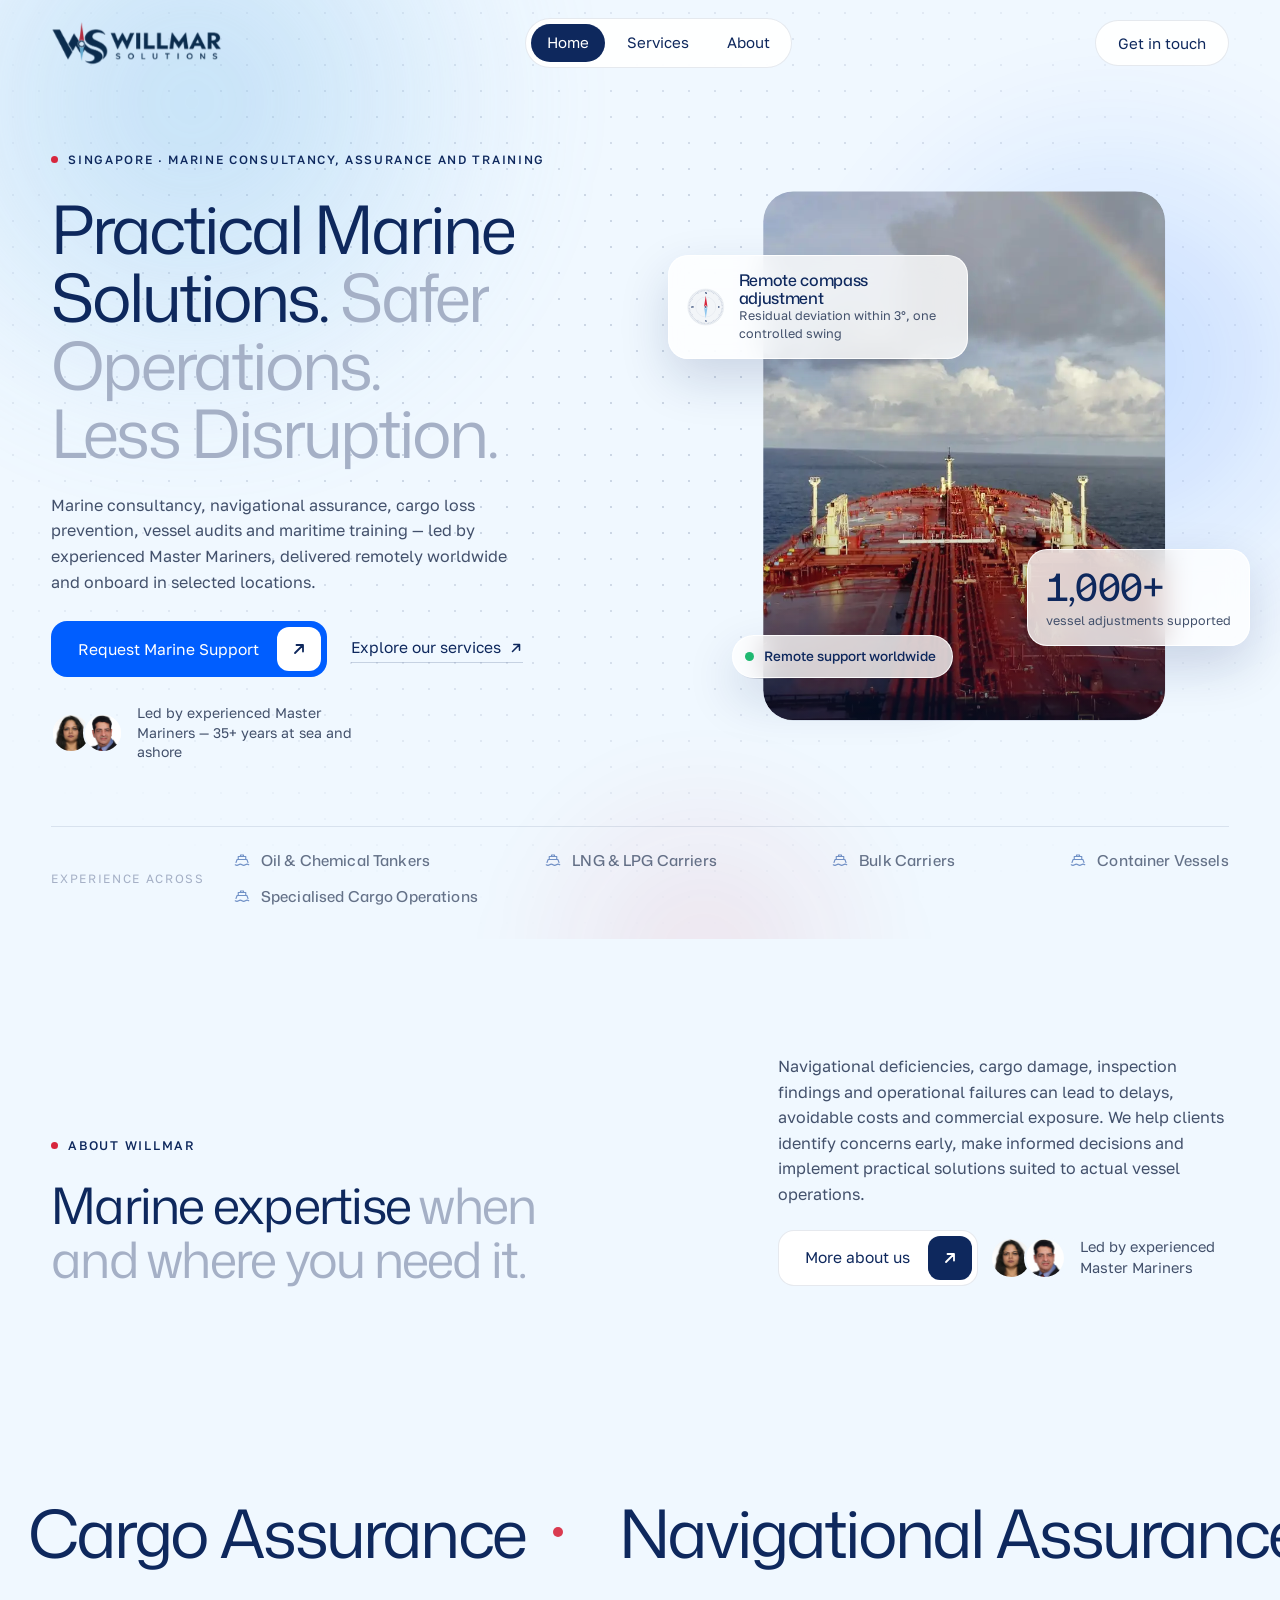
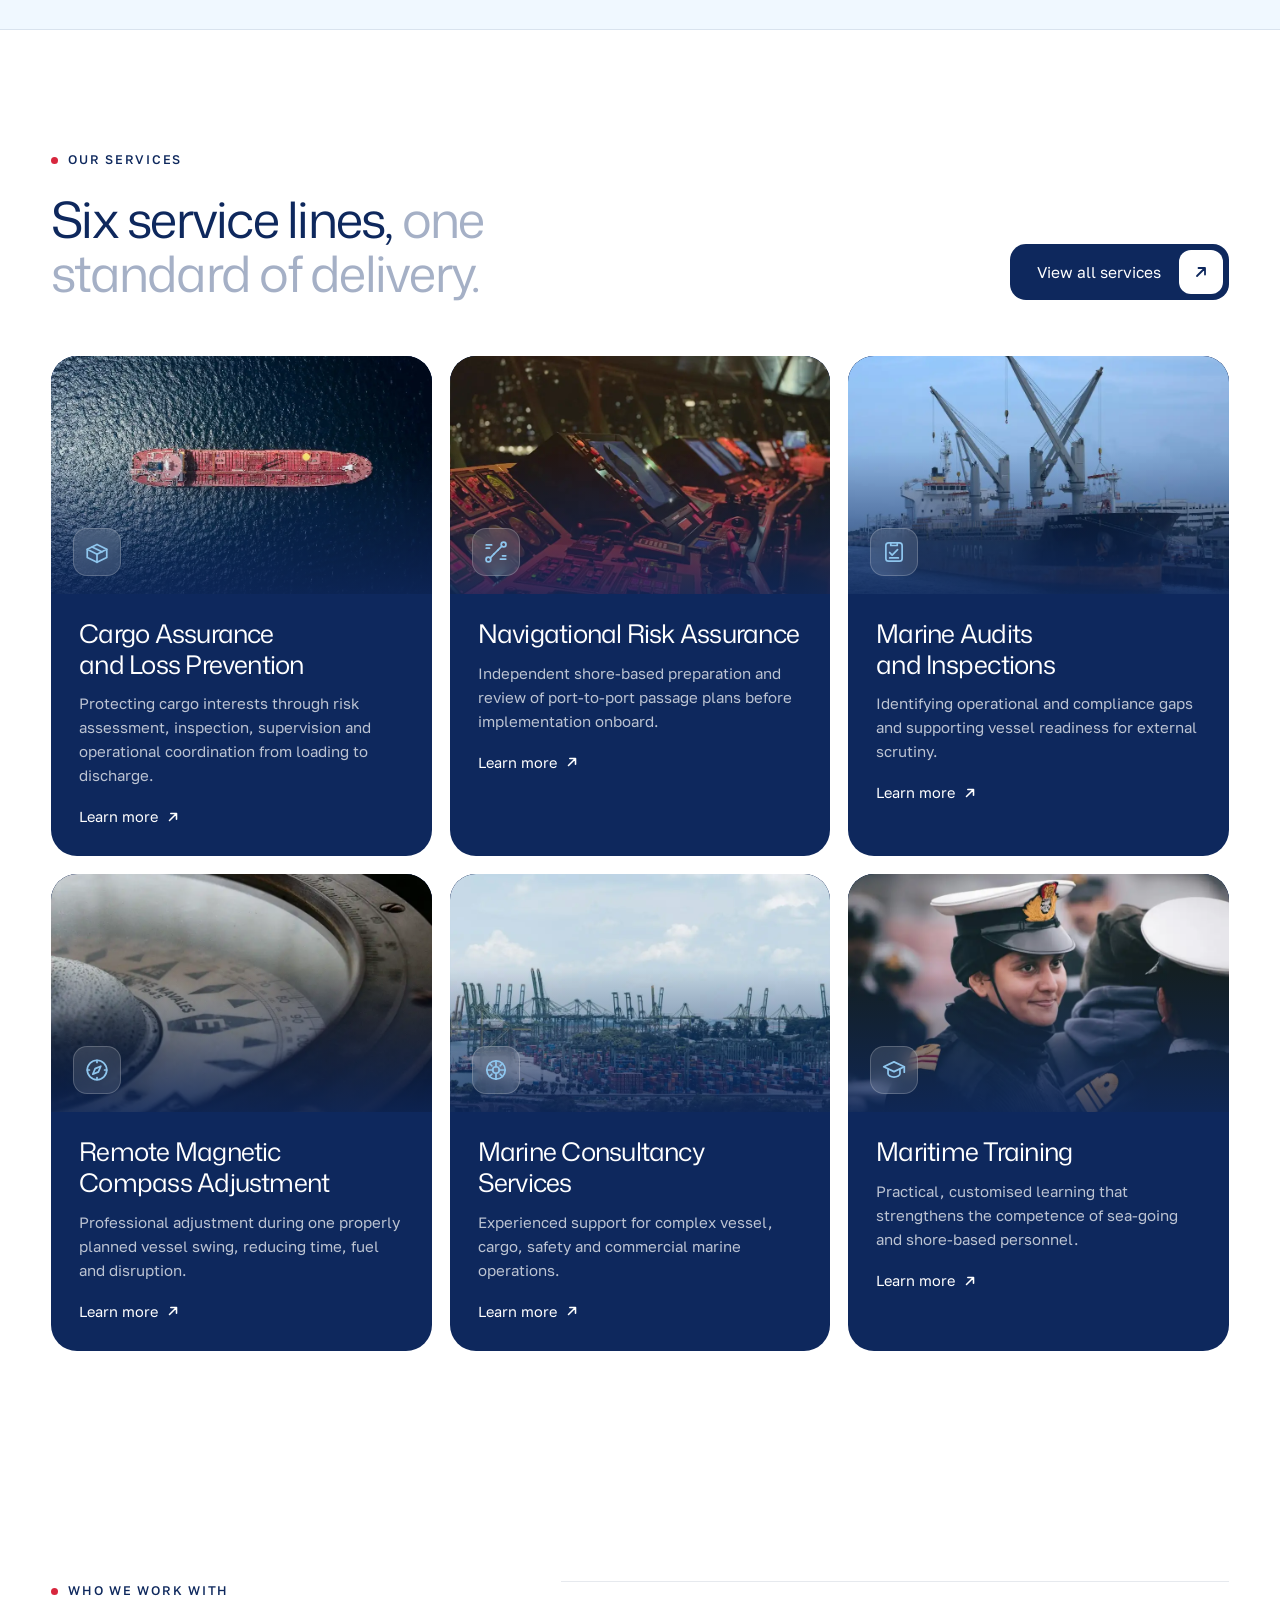
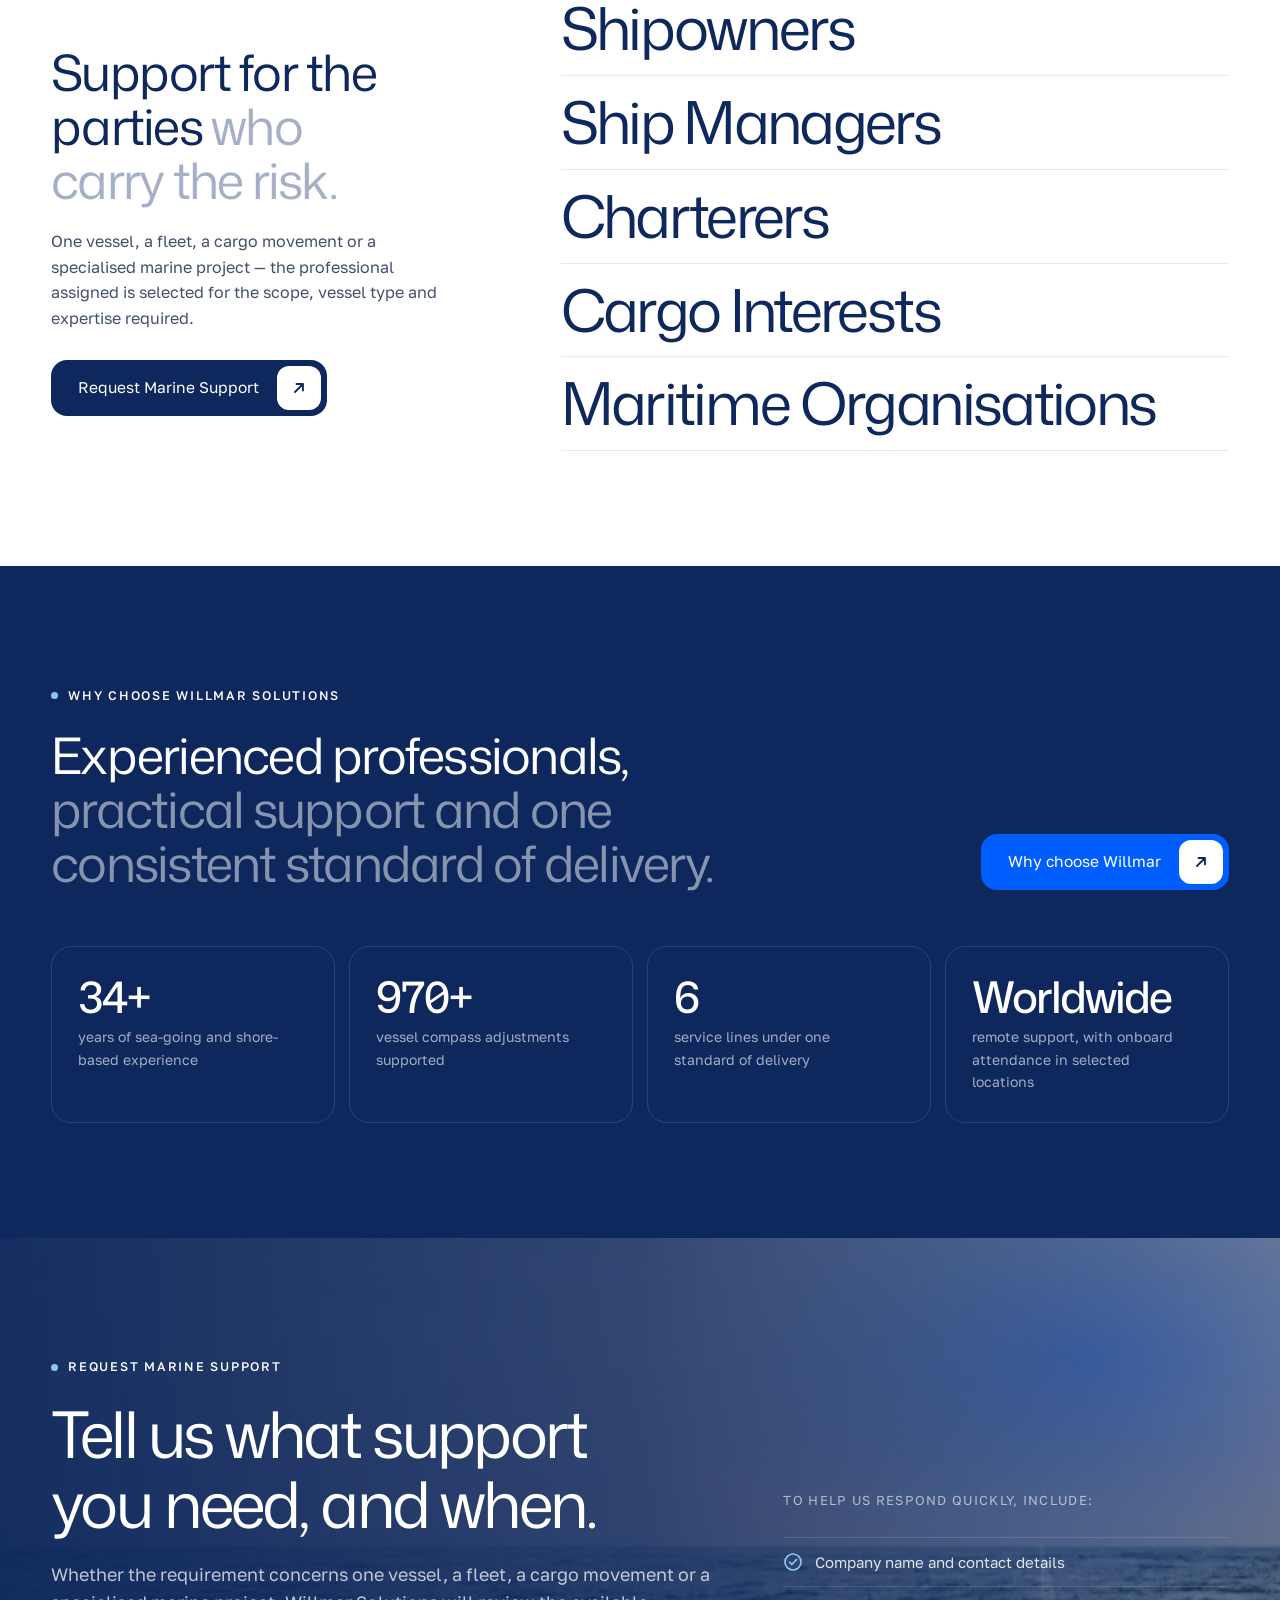
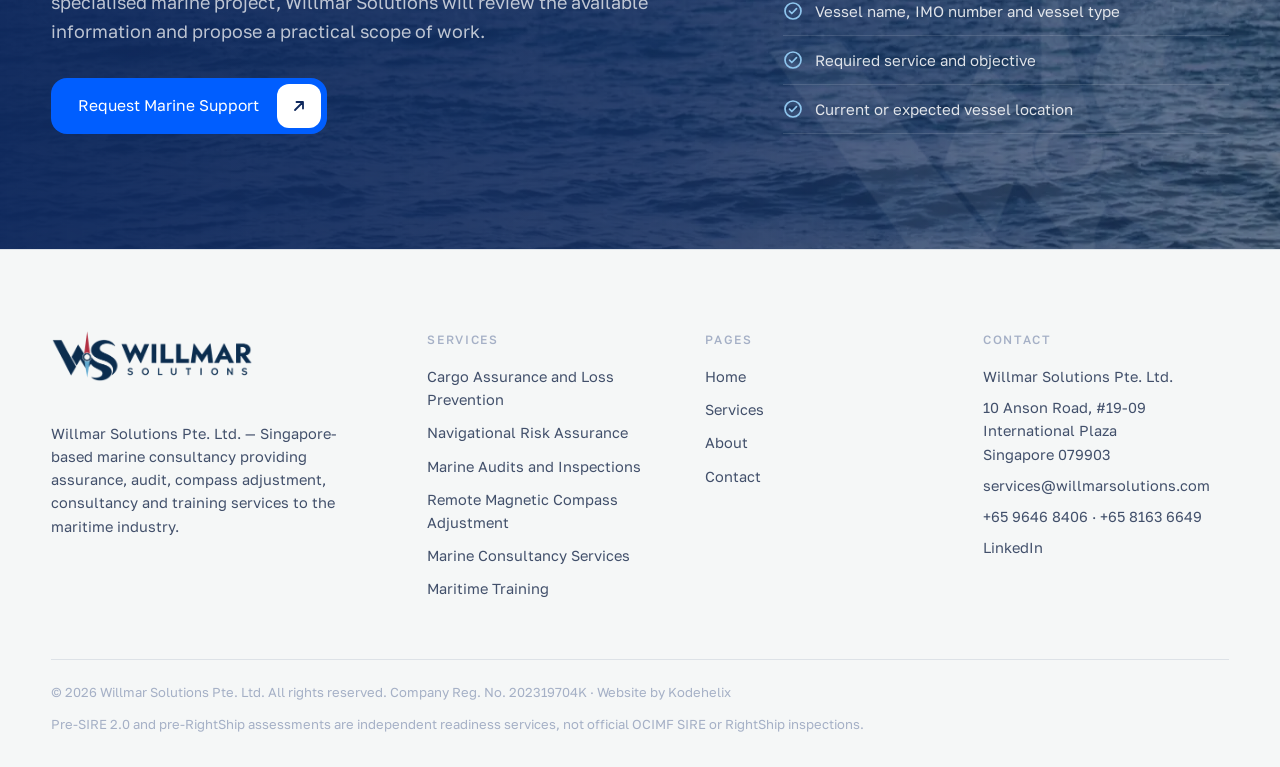
==== commit 2ec6d54e: "Footer: add Website by Kodehelix credit Co-Authored-By: Claude Opus 5.5 <noreply@anthropic.com>" ====
--- a/index.html
+++ b/index.html
@@ -135,7 +135,7 @@
       </div>
     </div>
   </div>
-  <div class="bottom"><span>© 2026 Willmar Solutions Pte. Ltd. All rights reserved. Company Reg. No. 202319704K</span><span>Pre-SIRE 2.0 and pre-RightShip assessments are independent readiness services, not official OCIMF SIRE or RightShip inspections.</span></div>
+  <div class="bottom"><span>© 2026 Willmar Solutions Pte. Ltd. All rights reserved. Company Reg. No. 202319704K · <a href="https://kodehelix.in/" target="_blank" rel="noopener">Website by Kodehelix</a></span><span>Pre-SIRE 2.0 and pre-RightShip assessments are independent readiness services, not official OCIMF SIRE or RightShip inspections.</span></div>
 </div>
 </footer>
 <script src="site.js?v=3"></script>
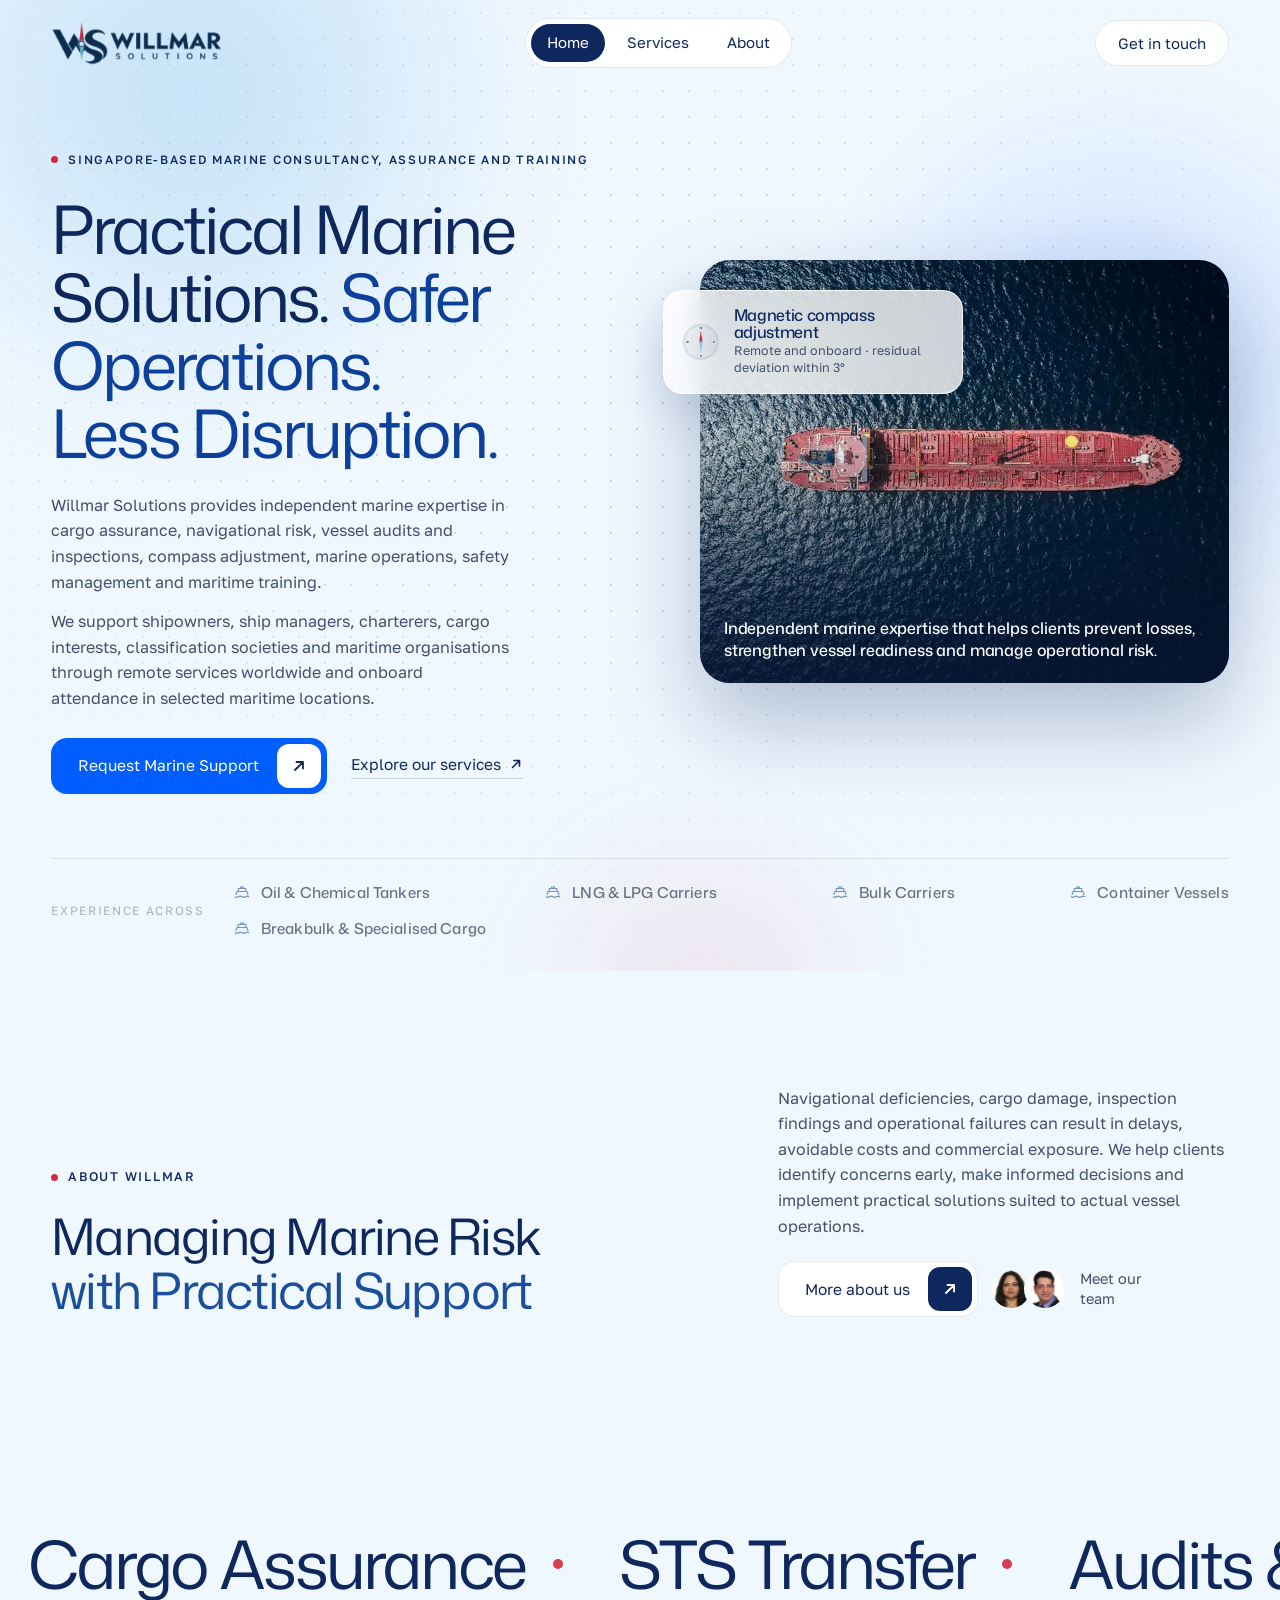
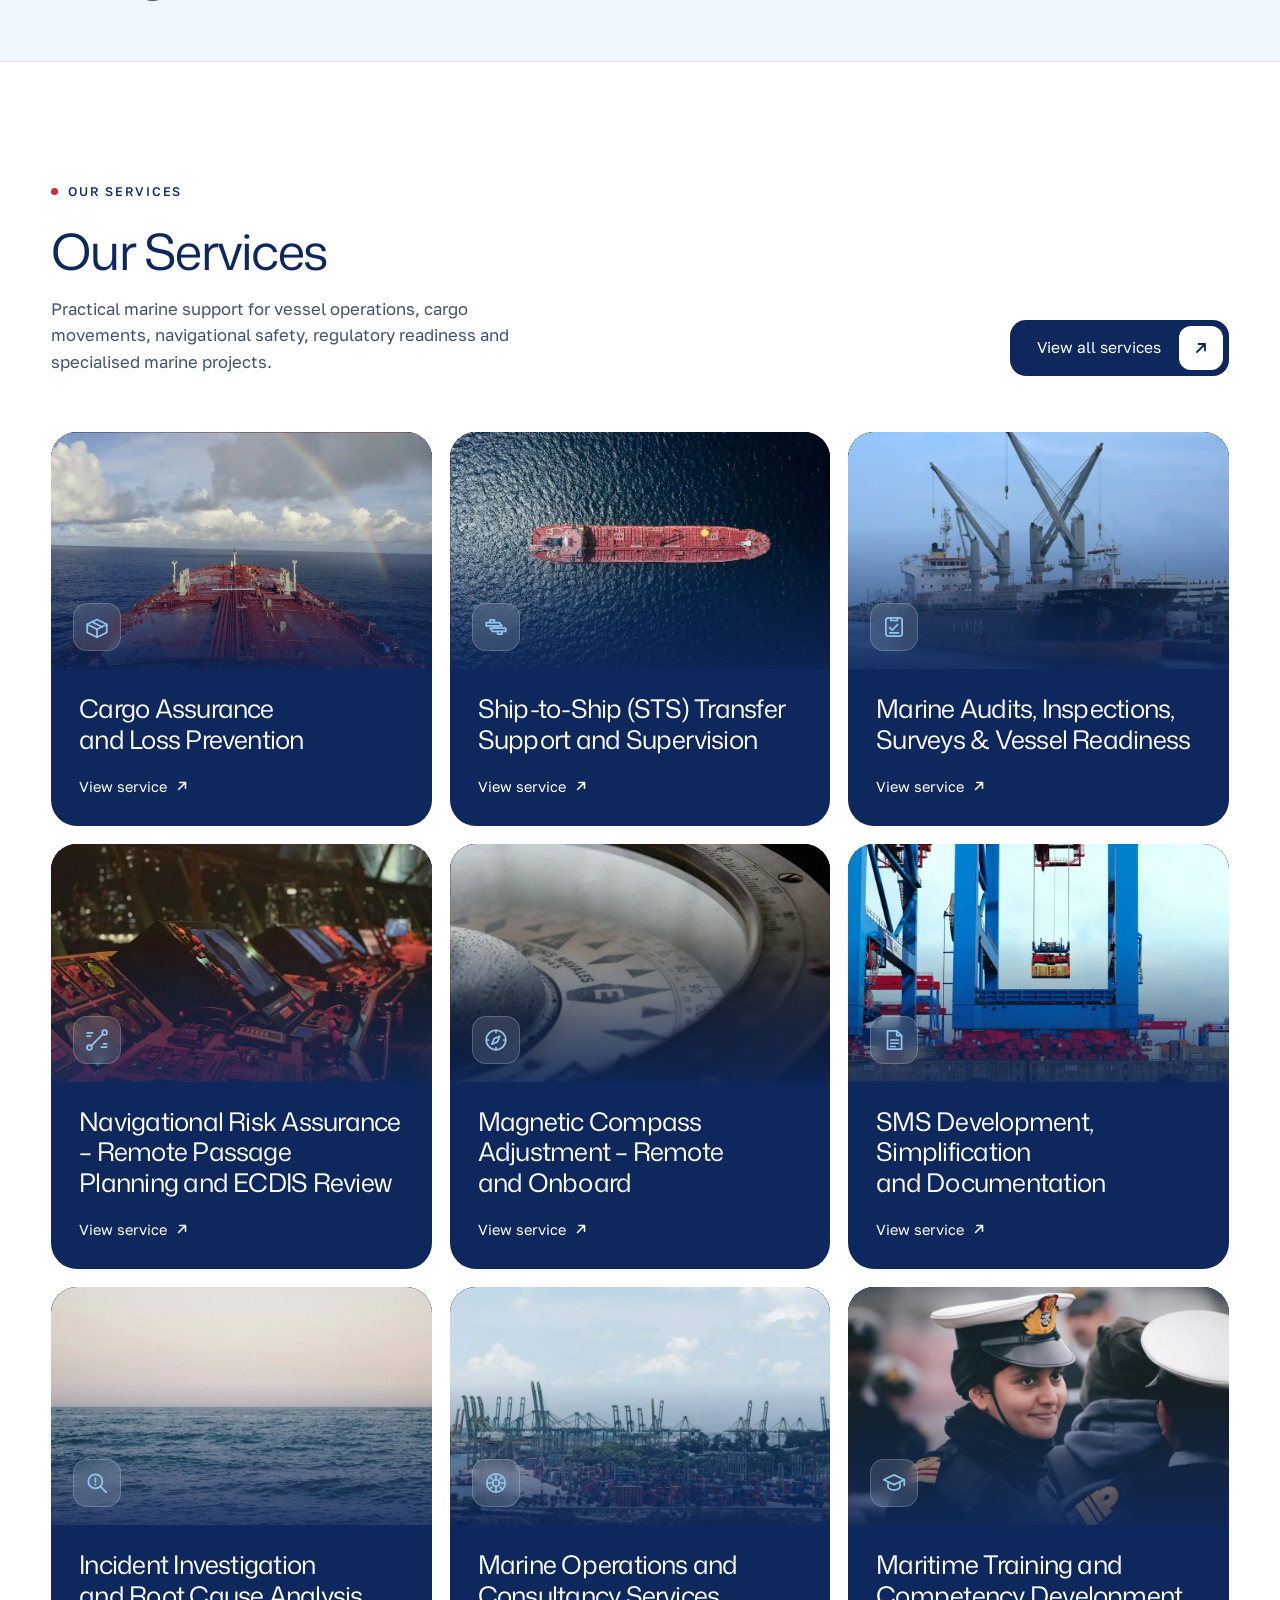
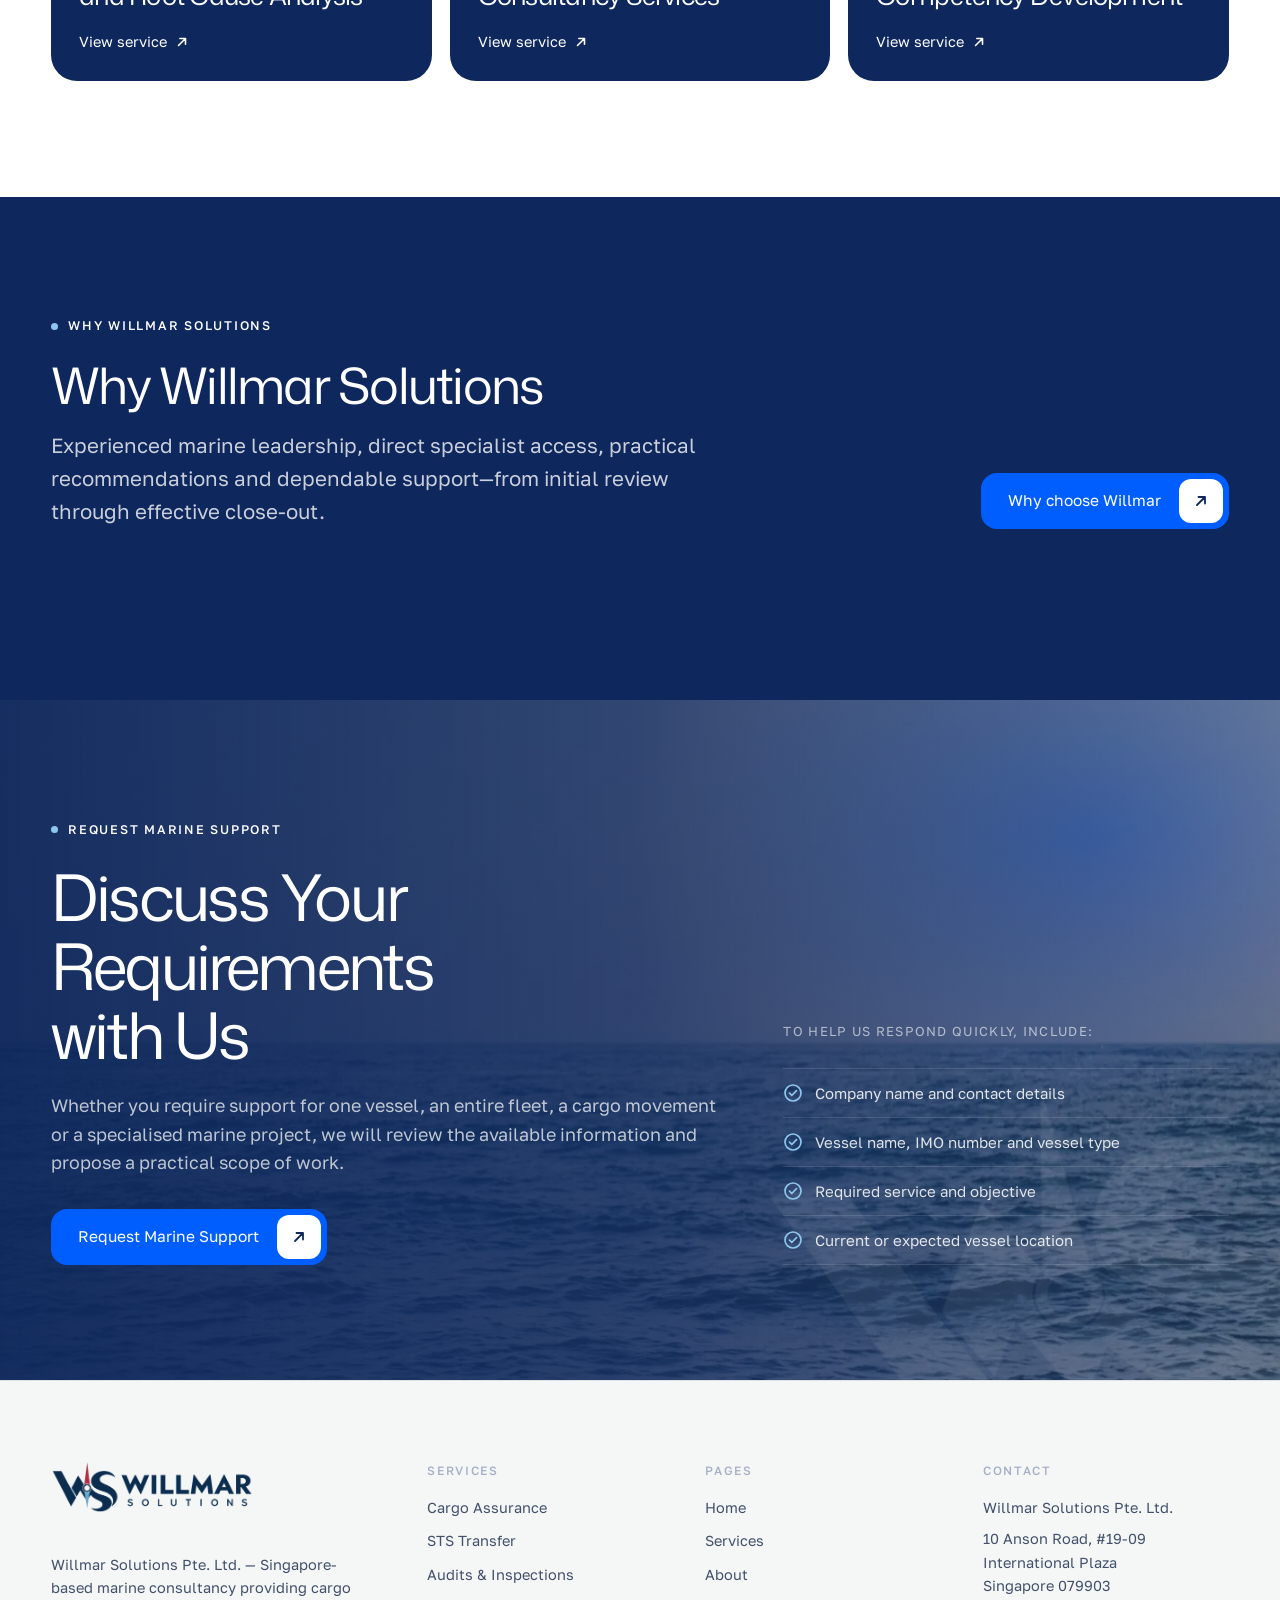
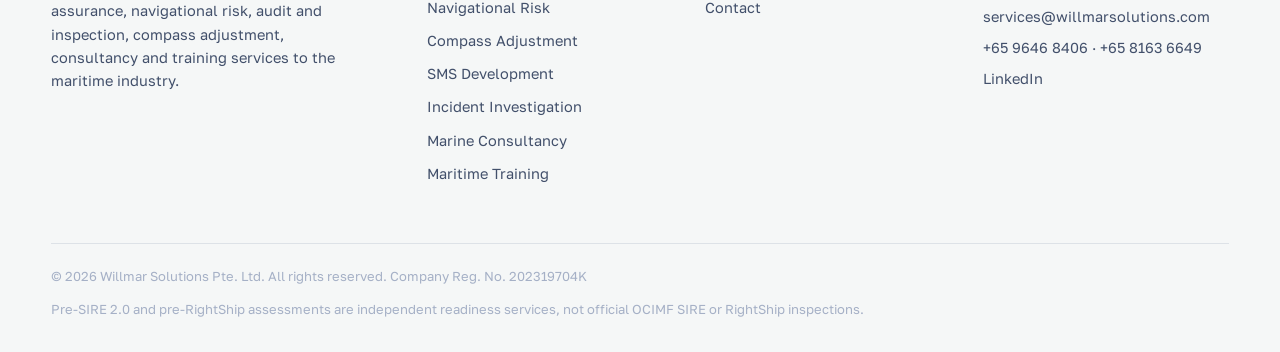
==== commit 69d64809: "Client review: new text for Home, Services and About; nine services on one page; jump navigation" ====
--- a/index.html
+++ b/index.html
@@ -4,10 +4,10 @@
 <meta charset="utf-8">
 <meta name="viewport" content="width=device-width, initial-scale=1">
 <title>Willmar Solutions — Marine Consultancy, Assurance and Training</title>
-<meta name="description" content="Willmar Solutions Pte. Ltd. — Singapore-based marine consultancy: cargo assurance, navigational risk assurance, marine audits, remote magnetic compass adjustment, consultancy and maritime training.">
+<meta name="description" content="Willmar Solutions Pte. Ltd. — Singapore-based marine consultancy: cargo assurance, STS transfer support, audits and inspections, navigational risk assurance, magnetic compass adjustment, SMS development, incident investigation, consultancy and maritime training.">
 <link rel="icon" type="image/png" href="img/favicon.png">
 <link rel="preconnect" href="https://fonts.googleapis.com"><link rel="preconnect" href="https://fonts.gstatic.com" crossorigin><link rel="stylesheet" href="https://fonts.googleapis.com/css2?family=Mona+Sans:wght@400;500;600;700&family=Golos+Text:wght@400;500;600&display=swap">
-<link rel="stylesheet" href="site.css?v=3">
+<link rel="stylesheet" href="site.css?v=4">
 </head>
 <body>
 
@@ -33,20 +33,21 @@
   <a href="contact.html">Contact</a>
   <a class="btn primary" href="contact.html"><span>Request Marine Support</span><span class="ic"><svg viewBox="0 0 16 16" fill="none" stroke="currentColor" stroke-width="1.8" stroke-linecap="round" stroke-linejoin="round"><path d="M4 12 12 4M5.5 4H12v6.5"/></svg></span></a>
 </div>
-<main class="page" data-page="home">
+<main class="page" data-page="home" id="top">
 <section class="hero2" id="hero-light">
   <div class="aurora" aria-hidden="true"><i class="a1"></i><i class="a2"></i><i class="a3"></i></div>
   <div class="gridbg" aria-hidden="true"></div>
   <div class="wrap hero2-grid">
     <div class="hero2-copy">
-      <span class="eyebrow ld ld1">Singapore · Marine consultancy, assurance and training</span>
-      <h1 class="words">Practical Marine Solutions. <em>Safer Operations. Less Disruption.</em></h1>
-      <p class="lead words" data-delay="14">Marine consultancy, navigational assurance, cargo loss prevention, vessel audits and maritime training — led by experienced Master Mariners, delivered remotely worldwide and onboard in selected locations.</p>
-      <div class="actions ld ld5"><a class="btn primary magnetic" href="contact.html"><span>Request Marine Support</span><span class="ic"><svg viewBox="0 0 16 16" fill="none" stroke="currentColor" stroke-width="1.8" stroke-linecap="round" stroke-linejoin="round"><path d="M4 12 12 4M5.5 4H12v6.5"/></svg></span></a><a class="link" href="services.html">Explore our services <svg viewBox="0 0 16 16" fill="none" stroke="currentColor" stroke-width="1.8" stroke-linecap="round" stroke-linejoin="round"><path d="M4 12 12 4M5.5 4H12v6.5"/></svg></a></div>
-      <div class="hero2-proof ld ld6"><div class="marks"><span class="pic"><div class="ph ph-prity " role="img" aria-label="Ms. Prity Dayal, Founder and Director"></div></span><span class="pic"><div class="ph ph-rajiv " role="img" aria-label="Capt. Rajiv Bali, Principal Consultant and Co-founder"></div></span></div><span>Led by experienced Master Mariners — 35+ years at sea and ashore</span></div>
+      <span class="eyebrow">Singapore-based marine consultancy, assurance and training</span>
+      <h1>Practical Marine Solutions. <em>Safer Operations. Less Disruption.</em></h1>
+      <div class="hero2-lead"><p class="lead">Willmar Solutions provides independent marine expertise in cargo assurance, navigational risk, vessel audits and inspections, compass adjustment, marine operations, safety management and maritime training.</p>
+      <p class="lead">We support shipowners, ship managers, charterers, cargo interests, classification societies and maritime organisations through remote services worldwide and onboard attendance in selected maritime locations.</p></div>
+      <div class="actions"><a class="btn primary magnetic" href="contact.html"><span>Request Marine Support</span><span class="ic"><svg viewBox="0 0 16 16" fill="none" stroke="currentColor" stroke-width="1.8" stroke-linecap="round" stroke-linejoin="round"><path d="M4 12 12 4M5.5 4H12v6.5"/></svg></span></a><a class="link" href="services.html">Explore our services <svg viewBox="0 0 16 16" fill="none" stroke="currentColor" stroke-width="1.8" stroke-linecap="round" stroke-linejoin="round"><path d="M4 12 12 4M5.5 4H12v6.5"/></svg></a></div>
     </div>
     <div class="hero2-visual" id="hero-visual">
-      <div class="frame"><div class="ph ph-hero frame-photo" role="img" aria-label="Bow of a laden tanker under way at sea"></div><div class="frame-shade"></div></div>
+      <div class="frame"><div class="ph ph-cargo frame-photo" role="img" aria-label="Aerial view of a laden tanker under way at sea"></div><div class="frame-sheen" aria-hidden="true"></div><div class="frame-shade"></div>
+        <p class="frame-cap">Independent marine expertise that helps clients prevent losses, strengthen vessel readiness and manage operational risk.</p></div>
       <div class="float f1 glass"><div class="rose"><svg viewBox="0 0 150 150" aria-label="Compass rose">
 <circle cx="75" cy="75" r="72" fill="rgba(255,255,255,.03)" stroke="rgba(255,255,255,.18)"/>
 <g stroke="rgba(255,255,255,.55)" stroke-width="1"><line x1="75.0" y1="9.0" x2="75.0" y2="6.0"/><line x1="80.5" y1="12.2" x2="81.0" y2="6.3"/><line x1="85.9" y1="13.0" x2="87.0" y2="7.0"/><line x1="91.3" y1="14.1" x2="92.9" y2="8.4"/><line x1="96.5" y1="15.8" x2="98.6" y2="10.2"/><line x1="101.6" y1="17.9" x2="104.2" y2="12.5"/><line x1="105.0" y1="23.0" x2="109.5" y2="15.2"/><line x1="111.1" y1="23.4" x2="114.6" y2="18.5"/><line x1="115.5" y1="26.7" x2="119.4" y2="22.1"/><line x1="119.5" y1="30.5" x2="123.8" y2="26.2"/><line x1="123.3" y1="34.5" x2="127.9" y2="30.6"/><line x1="126.6" y1="38.9" x2="131.5" y2="35.4"/><line x1="127.0" y1="45.0" x2="134.8" y2="40.5"/><line x1="132.1" y1="48.4" x2="137.5" y2="45.8"/><line x1="134.2" y1="53.5" x2="139.8" y2="51.4"/><line x1="135.9" y1="58.7" x2="141.6" y2="57.1"/><line x1="137.0" y1="64.1" x2="143.0" y2="63.0"/><line x1="137.8" y1="69.5" x2="143.7" y2="69.0"/><line x1="141.0" y1="75.0" x2="144.0" y2="75.0"/><line x1="137.8" y1="80.5" x2="143.7" y2="81.0"/><line x1="137.0" y1="85.9" x2="143.0" y2="87.0"/><line x1="135.9" y1="91.3" x2="141.6" y2="92.9"/><line x1="134.2" y1="96.5" x2="139.8" y2="98.6"/><line x1="132.1" y1="101.6" x2="137.5" y2="104.2"/><line x1="127.0" y1="105.0" x2="134.8" y2="109.5"/><line x1="126.6" y1="111.1" x2="131.5" y2="114.6"/><line x1="123.3" y1="115.5" x2="127.9" y2="119.4"/><line x1="119.5" y1="119.5" x2="123.8" y2="123.8"/><line x1="115.5" y1="123.3" x2="119.4" y2="127.9"/><line x1="111.1" y1="126.6" x2="114.6" y2="131.5"/><line x1="105.0" y1="127.0" x2="109.5" y2="134.8"/><line x1="101.6" y1="132.1" x2="104.2" y2="137.5"/><line x1="96.5" y1="134.2" x2="98.6" y2="139.8"/><line x1="91.3" y1="135.9" x2="92.9" y2="141.6"/><line x1="85.9" y1="137.0" x2="87.0" y2="143.0"/><line x1="80.5" y1="137.8" x2="81.0" y2="143.7"/><line x1="75.0" y1="141.0" x2="75.0" y2="144.0"/><line x1="69.5" y1="137.8" x2="69.0" y2="143.7"/><line x1="64.1" y1="137.0" x2="63.0" y2="143.0"/><line x1="58.7" y1="135.9" x2="57.1" y2="141.6"/><line x1="53.5" y1="134.2" x2="51.4" y2="139.8"/><line x1="48.4" y1="132.1" x2="45.8" y2="137.5"/><line x1="45.0" y1="127.0" x2="40.5" y2="134.8"/><line x1="38.9" y1="126.6" x2="35.4" y2="131.5"/><line x1="34.5" y1="123.3" x2="30.6" y2="127.9"/><line x1="30.5" y1="119.5" x2="26.2" y2="123.8"/><line x1="26.7" y1="115.5" x2="22.1" y2="119.4"/><line x1="23.4" y1="111.1" x2="18.5" y2="114.6"/><line x1="23.0" y1="105.0" x2="15.2" y2="109.5"/><line x1="17.9" y1="101.6" x2="12.5" y2="104.2"/><line x1="15.8" y1="96.5" x2="10.2" y2="98.6"/><line x1="14.1" y1="91.3" x2="8.4" y2="92.9"/><line x1="13.0" y1="85.9" x2="7.0" y2="87.0"/><line x1="12.2" y1="80.5" x2="6.3" y2="81.0"/><line x1="9.0" y1="75.0" x2="6.0" y2="75.0"/><line x1="12.2" y1="69.5" x2="6.3" y2="69.0"/><line x1="13.0" y1="64.1" x2="7.0" y2="63.0"/><line x1="14.1" y1="58.7" x2="8.4" y2="57.1"/><line x1="15.8" y1="53.5" x2="10.2" y2="51.4"/><line x1="17.9" y1="48.4" x2="12.5" y2="45.8"/><line x1="23.0" y1="45.0" x2="15.2" y2="40.5"/><line x1="23.4" y1="38.9" x2="18.5" y2="35.4"/><line x1="26.7" y1="34.5" x2="22.1" y2="30.6"/><line x1="30.5" y1="30.5" x2="26.2" y2="26.2"/><line x1="34.5" y1="26.7" x2="30.6" y2="22.1"/><line x1="38.9" y1="23.4" x2="35.4" y2="18.5"/><line x1="45.0" y1="23.0" x2="40.5" y2="15.2"/><line x1="48.4" y1="17.9" x2="45.8" y2="12.5"/><line x1="53.5" y1="15.8" x2="51.4" y2="10.2"/><line x1="58.7" y1="14.1" x2="57.1" y2="8.4"/><line x1="64.1" y1="13.0" x2="63.0" y2="7.0"/><line x1="69.5" y1="12.2" x2="69.0" y2="6.3"/></g>
@@ -55,48 +56,37 @@
 <circle cx="75" cy="75" r="40" fill="none" stroke="rgba(255,255,255,.14)"/>
 <g class="needle"><polygon points="75,30 82,75 75,68 68,75" fill="#D7263D"/><polygon points="75,120 82,75 75,82 68,75" fill="#8FC6EE"/></g>
 <circle cx="75" cy="75" r="4" fill="#0E285D" stroke="#fff" stroke-width="1.5"/>
-</svg></div><div><strong>Remote compass adjustment</strong><span>Residual deviation within 3°, one controlled swing</span></div></div>
-      <div class="float f2 glass"><strong data-count="1,000+">1,000+</strong><span>vessel adjustments supported</span></div>
-      <div class="float f3 glass pill"><i class="live"></i>Remote support worldwide</div>
+</svg></div><div><strong>Magnetic compass adjustment</strong><span>Remote and onboard · residual deviation within 3°</span></div></div>
     </div>
   </div>
-  <div class="wrap"><div class="strip ld ld6"><span class="strip-label">Experience across</span><ul><li><svg viewBox="0 0 24 24" fill="none" stroke="currentColor" stroke-width="1.5" stroke-linecap="round" stroke-linejoin="round"><path d="M3 17c1.5 1 3 1 4.5 0s3-1 4.5 0 3 1 4.5 0 3-1 4.5 0"/><path d="M4 14l1.5-4h13L20 14"/><path d="M7 10V6h10v4M10 6V4h4v2"/></svg>Oil &amp; Chemical Tankers</li><li><svg viewBox="0 0 24 24" fill="none" stroke="currentColor" stroke-width="1.5" stroke-linecap="round" stroke-linejoin="round"><path d="M3 17c1.5 1 3 1 4.5 0s3-1 4.5 0 3 1 4.5 0 3-1 4.5 0"/><path d="M4 14l1.5-4h13L20 14"/><path d="M7 10V6h10v4M10 6V4h4v2"/></svg>LNG &amp; LPG Carriers</li><li><svg viewBox="0 0 24 24" fill="none" stroke="currentColor" stroke-width="1.5" stroke-linecap="round" stroke-linejoin="round"><path d="M3 17c1.5 1 3 1 4.5 0s3-1 4.5 0 3 1 4.5 0 3-1 4.5 0"/><path d="M4 14l1.5-4h13L20 14"/><path d="M7 10V6h10v4M10 6V4h4v2"/></svg>Bulk Carriers</li><li><svg viewBox="0 0 24 24" fill="none" stroke="currentColor" stroke-width="1.5" stroke-linecap="round" stroke-linejoin="round"><path d="M3 17c1.5 1 3 1 4.5 0s3-1 4.5 0 3 1 4.5 0 3-1 4.5 0"/><path d="M4 14l1.5-4h13L20 14"/><path d="M7 10V6h10v4M10 6V4h4v2"/></svg>Container Vessels</li><li><svg viewBox="0 0 24 24" fill="none" stroke="currentColor" stroke-width="1.5" stroke-linecap="round" stroke-linejoin="round"><path d="M3 17c1.5 1 3 1 4.5 0s3-1 4.5 0 3 1 4.5 0 3-1 4.5 0"/><path d="M4 14l1.5-4h13L20 14"/><path d="M7 10V6h10v4M10 6V4h4v2"/></svg>Specialised Cargo Operations</li></ul></div></div>
+  <div class="wrap"><div class="strip"><span class="strip-label">Experience across</span><ul><li><svg viewBox="0 0 24 24" fill="none" stroke="currentColor" stroke-width="1.5" stroke-linecap="round" stroke-linejoin="round"><path d="M3 17c1.5 1 3 1 4.500 0s3-1 4.500 0 3 1 4.500 0 3-1 4.500 0"/><path d="M4 14l1.500-4h13L20 14"/><path d="M7 10V6h10v4M10 6V4h4v2"/></svg>Oil &amp; Chemical Tankers</li><li><svg viewBox="0 0 24 24" fill="none" stroke="currentColor" stroke-width="1.5" stroke-linecap="round" stroke-linejoin="round"><path d="M3 17c1.5 1 3 1 4.500 0s3-1 4.500 0 3 1 4.500 0 3-1 4.500 0"/><path d="M4 14l1.500-4h13L20 14"/><path d="M7 10V6h10v4M10 6V4h4v2"/></svg>LNG &amp; LPG Carriers</li><li><svg viewBox="0 0 24 24" fill="none" stroke="currentColor" stroke-width="1.5" stroke-linecap="round" stroke-linejoin="round"><path d="M3 17c1.5 1 3 1 4.500 0s3-1 4.500 0 3 1 4.500 0 3-1 4.500 0"/><path d="M4 14l1.500-4h13L20 14"/><path d="M7 10V6h10v4M10 6V4h4v2"/></svg>Bulk Carriers</li><li><svg viewBox="0 0 24 24" fill="none" stroke="currentColor" stroke-width="1.5" stroke-linecap="round" stroke-linejoin="round"><path d="M3 17c1.5 1 3 1 4.500 0s3-1 4.500 0 3 1 4.500 0 3-1 4.500 0"/><path d="M4 14l1.500-4h13L20 14"/><path d="M7 10V6h10v4M10 6V4h4v2"/></svg>Container Vessels</li><li><svg viewBox="0 0 24 24" fill="none" stroke="currentColor" stroke-width="1.5" stroke-linecap="round" stroke-linejoin="round"><path d="M3 17c1.5 1 3 1 4.500 0s3-1 4.500 0 3 1 4.500 0 3-1 4.500 0"/><path d="M4 14l1.500-4h13L20 14"/><path d="M7 10V6h10v4M10 6V4h4v2"/></svg>Breakbulk &amp; Specialised Cargo</li></ul></div></div>
 </section>
 
 <section class="section mist" id="about-home">
   <div class="wrap">
     <div class="pillars-head">
-      <div><span class="eyebrow">About Willmar</span><h2 class="h2">Marine expertise <span class="dim">when and where you need it.</span></h2></div>
-      <div class="side"><p>Navigational deficiencies, cargo damage, inspection findings and operational failures can lead to delays, avoidable costs and commercial exposure. We help clients identify concerns early, make informed decisions and implement practical solutions suited to actual vessel operations.</p><div class="actions"><a class="btn " href="about.html"><span>More about us</span><span class="ic"><svg viewBox="0 0 16 16" fill="none" stroke="currentColor" stroke-width="1.8" stroke-linecap="round" stroke-linejoin="round"><path d="M4 12 12 4M5.5 4H12v6.5"/></svg></span></a><div class="trust"><div class="marks"><span class="pic"><div class="ph ph-prity " role="img" aria-label="Ms. Prity Dayal, Founder and Director"></div></span><span class="pic"><div class="ph ph-rajiv " role="img" aria-label="Capt. Rajiv Bali, Principal Consultant and Co-founder"></div></span></div><div>Led by experienced<br>Master Mariners</div></div></div></div>
+      <div><span class="eyebrow">About Willmar</span><h2 class="h2">Managing Marine Risk <span class="dim">with Practical Support</span></h2></div>
+      <div class="side"><p>Navigational deficiencies, cargo damage, inspection findings and operational failures can result in delays, avoidable costs and commercial exposure. We help clients identify concerns early, make informed decisions and implement practical solutions suited to actual vessel operations.</p><div class="actions"><a class="btn " href="about.html"><span>More about us</span><span class="ic"><svg viewBox="0 0 16 16" fill="none" stroke="currentColor" stroke-width="1.8" stroke-linecap="round" stroke-linejoin="round"><path d="M4 12 12 4M5.5 4H12v6.5"/></svg></span></a><div class="trust"><div class="marks"><span class="pic"><div class="ph ph-prity " role="img" aria-label="Ms. Prity Dayal, Founder and Director"></div></span><span class="pic"><div class="ph ph-rajiv " role="img" aria-label="Capt. Rajiv Bali, Principal Consultant and Co-founder"></div></span></div><div>Meet our<br>team</div></div></div></div>
     </div>
   </div>
 </section>
 
-<div class="ticker" aria-hidden="true"><div class="track"><span>Cargo Assurance</span><span>Navigational Assurance</span><span>Marine Audits</span><span>Compass Adjustment</span><span>Marine Consultancy</span><span>Maritime Training</span><span>Cargo Assurance</span><span>Navigational Assurance</span><span>Marine Audits</span><span>Compass Adjustment</span><span>Marine Consultancy</span><span>Maritime Training</span></div></div>
+<div class="ticker" aria-hidden="true"><div class="track"><span>Cargo Assurance</span><span>STS Transfer</span><span>Audits &amp; Inspections</span><span>Navigational Risk</span><span>Compass Adjustment</span><span>SMS Development</span><span>Incident Investigation</span><span>Marine Consultancy</span><span>Maritime Training</span><span>Cargo Assurance</span><span>STS Transfer</span><span>Audits &amp; Inspections</span><span>Navigational Risk</span><span>Compass Adjustment</span><span>SMS Development</span><span>Incident Investigation</span><span>Marine Consultancy</span><span>Maritime Training</span></div></div>
 
 <section class="section white" id="services">
   <div class="wrap">
     <div class="section-head">
-      <div><span class="eyebrow">Our Services</span><h2 class="h2">Six service lines, <span class="dim">one standard of delivery.</span></h2></div>
+      <div><span class="eyebrow">Our Services</span><h2 class="h2">Our Services</h2><p class="section-lead">Practical marine support for vessel operations, cargo movements, navigational safety, regulatory readiness and specialised marine projects.</p></div>
       <a class="btn navy" href="services.html"><span>View all services</span><span class="ic"><svg viewBox="0 0 16 16" fill="none" stroke="currentColor" stroke-width="1.8" stroke-linecap="round" stroke-linejoin="round"><path d="M4 12 12 4M5.5 4H12v6.5"/></svg></span></a>
     </div>
-    <div class="svc-grid"><a class="svc rv" href="cargo-assurance.html" style="--i:0"><div class="svc-img"><div class="ph ph-cargo " role="img" aria-label="Aerial view of an oil tanker at sea"></div><div class="icon"><svg viewBox="0 0 24 24" fill="none" stroke="currentColor" stroke-linecap="round" stroke-linejoin="round"><path d="M3 9.5 12 5l9 4.5-9 4.5z"/><path d="M3 9.5V17l9 4.5 9-4.5V9.5"/><path d="M12 14v7.5M7.5 7.3l9 4.5"/></svg></div></div><div class="svc-body"><h4>Cargo Assurance and Loss Prevention</h4><p>Protecting cargo interests through risk assessment, inspection, supervision and operational coordination from loading to discharge.</p><span class="go">Learn more <svg viewBox="0 0 16 16" fill="none" stroke="currentColor" stroke-width="1.8" stroke-linecap="round" stroke-linejoin="round"><path d="M4 12 12 4M5.5 4H12v6.5"/></svg></span></div></a><a class="svc rv" href="navigational-risk-assurance.html" style="--i:1"><div class="svc-img"><div class="ph ph-nav " role="img" aria-label="Ship&#x27;s bridge console at night"></div><div class="icon"><svg viewBox="0 0 24 24" fill="none" stroke="currentColor" stroke-linecap="round" stroke-linejoin="round"><circle cx="5" cy="19" r="2.2"/><circle cx="19" cy="5" r="2.2"/><path d="M6.8 17.4 10 14M14 10l3.4-3.4"/><path d="M10 14c1.5-1.5 2.5-2.5 4-4"/><path d="M3 5.5h5M3 8.5h3M16 18.5h5M18 15.5h3"/></svg></div></div><div class="svc-body"><h4>Navigational Risk Assurance</h4><p>Independent shore-based preparation and review of port-to-port passage plans before implementation onboard.</p><span class="go">Learn more <svg viewBox="0 0 16 16" fill="none" stroke="currentColor" stroke-width="1.8" stroke-linecap="round" stroke-linejoin="round"><path d="M4 12 12 4M5.5 4H12v6.5"/></svg></span></div></a><a class="svc rv" href="marine-audits.html" style="--i:2"><div class="svc-img"><div class="ph ph-audit " role="img" aria-label="Geared bulk carrier alongside at berth"></div><div class="icon"><svg viewBox="0 0 24 24" fill="none" stroke="currentColor" stroke-linecap="round" stroke-linejoin="round"><rect x="4.5" y="3.5" width="15" height="17" rx="2.5"/><path d="M9 3.5V6h6V3.5"/><path d="m8 12.5 2.3 2.3 5-5"/><path d="M8 17.5h8"/></svg></div></div><div class="svc-body"><h4>Marine Audits and Inspections</h4><p>Identifying operational and compliance gaps and supporting vessel readiness for external scrutiny.</p><span class="go">Learn more <svg viewBox="0 0 16 16" fill="none" stroke="currentColor" stroke-width="1.8" stroke-linecap="round" stroke-linejoin="round"><path d="M4 12 12 4M5.5 4H12v6.5"/></svg></span></div></a><a class="svc rv" href="compass-adjustment.html" style="--i:3"><div class="svc-img"><div class="ph ph-compass " role="img" aria-label="Ship&#x27;s magnetic compass in its binnacle"></div><div class="icon"><svg viewBox="0 0 24 24" fill="none" stroke="currentColor" stroke-linecap="round" stroke-linejoin="round"><circle cx="12" cy="12" r="9"/><path d="M12 3v2M12 19v2M3 12h2M19 12h2"/><path d="m15.5 8.5-2.2 5.2-5.2 2.2 2.2-5.2z"/></svg></div></div><div class="svc-body"><h4>Remote Magnetic Compass Adjustment</h4><p>Professional adjustment during one properly planned vessel swing, reducing time, fuel and disruption.</p><span class="go">Learn more <svg viewBox="0 0 16 16" fill="none" stroke="currentColor" stroke-width="1.8" stroke-linecap="round" stroke-linejoin="round"><path d="M4 12 12 4M5.5 4H12v6.5"/></svg></span></div></a><a class="svc rv" href="marine-consultancy.html" style="--i:4"><div class="svc-img"><div class="ph ph-consult " role="img" aria-label="Container terminal with gantry cranes"></div><div class="icon"><svg viewBox="0 0 24 24" fill="none" stroke="currentColor" stroke-linecap="round" stroke-linejoin="round"><circle cx="12" cy="12" r="8.5"/><circle cx="12" cy="12" r="3"/><path d="M12 3.5V9M12 15v5.5M3.5 12H9M15 12h5.5M6 6l2.2 2.2M15.8 15.8 18 18M18 6l-2.2 2.2M8.2 15.8 6 18"/></svg></div></div><div class="svc-body"><h4>Marine Consultancy Services</h4><p>Experienced support for complex vessel, cargo, safety and commercial marine operations.</p><span class="go">Learn more <svg viewBox="0 0 16 16" fill="none" stroke="currentColor" stroke-width="1.8" stroke-linecap="round" stroke-linejoin="round"><path d="M4 12 12 4M5.5 4H12v6.5"/></svg></span></div></a><a class="svc rv" href="maritime-training.html" style="--i:5"><div class="svc-img"><div class="ph ph-training " role="img" aria-label="Deck officers in uniform"></div><div class="icon"><svg viewBox="0 0 24 24" fill="none" stroke="currentColor" stroke-linecap="round" stroke-linejoin="round"><path d="m2.5 9 9.5-4.5L21.5 9 12 13.5z"/><path d="M6.5 11v4.5c0 1.5 2.5 3 5.5 3s5.5-1.5 5.5-3V11"/><path d="M21.5 9v5"/></svg></div></div><div class="svc-body"><h4>Maritime Training</h4><p>Practical, customised learning that strengthens the competence of sea-going and shore-based personnel.</p><span class="go">Learn more <svg viewBox="0 0 16 16" fill="none" stroke="currentColor" stroke-width="1.8" stroke-linecap="round" stroke-linejoin="round"><path d="M4 12 12 4M5.5 4H12v6.5"/></svg></span></div></a></div>
-  </div>
-</section>
-
-<section class="section white" id="who">
-  <div class="wrap who">
-    <div class="aside"><span class="eyebrow">Who We Work With</span><h2 class="h2">Support for the parties <span class="dim">who carry the risk.</span></h2><p>One vessel, a fleet, a cargo movement or a specialised marine project — the professional assigned is selected for the scope, vessel type and expertise required.</p><div class="actions"><a class="btn navy" href="contact.html"><span>Request Marine Support</span><span class="ic"><svg viewBox="0 0 16 16" fill="none" stroke="currentColor" stroke-width="1.8" stroke-linecap="round" stroke-linejoin="round"><path d="M4 12 12 4M5.5 4H12v6.5"/></svg></span></a></div></div>
-    <ul class="list"><li><span>Shipowners</span></li><li><span>Ship Managers</span></li><li><span>Charterers</span></li><li><span>Cargo Interests</span></li><li><span>Maritime Organisations</span></li></ul>
+    <div class="svc-grid"><a class="svc rv" href="services.html#cargo-assurance" style="--i:0"><div class="svc-img"><div class="ph ph-hero " role="img" aria-label="Deck of a laden tanker under way at sea"></div><div class="icon"><svg viewBox="0 0 24 24" fill="none" stroke="currentColor" stroke-linecap="round" stroke-linejoin="round"><path d="M3 9.5 12 5l9 4.5-9 4.5z"/><path d="M3 9.5V17l9 4.5 9-4.5V9.5"/><path d="M12 14v7.5M7.5 7.3l9 4.5"/></svg></div></div><div class="svc-body"><h4>Cargo Assurance and Loss Prevention</h4><span class="go">View service <svg viewBox="0 0 16 16" fill="none" stroke="currentColor" stroke-width="1.8" stroke-linecap="round" stroke-linejoin="round"><path d="M4 12 12 4M5.5 4H12v6.5"/></svg></span></div></a><a class="svc rv" href="services.html#sts-transfer" style="--i:1"><div class="svc-img"><div class="ph ph-cargo " role="img" aria-label="Aerial view of an oil tanker at sea"></div><div class="icon"><svg viewBox="0 0 24 24" fill="none" stroke="currentColor" stroke-linecap="round" stroke-linejoin="round"><path d="M3 8h12l2.5 3H3z"/><path d="M6.5 8V5.5h4V8"/><path d="M21 16H9l-2.5-3H21z"/><path d="M17.500 16v2.500h-4V16"/><path d="M10.500 11v2M14 11v2"/></svg></div></div><div class="svc-body"><h4>Ship-to-Ship (STS) Transfer Support and Supervision</h4><span class="go">View service <svg viewBox="0 0 16 16" fill="none" stroke="currentColor" stroke-width="1.8" stroke-linecap="round" stroke-linejoin="round"><path d="M4 12 12 4M5.5 4H12v6.5"/></svg></span></div></a><a class="svc rv" href="services.html#marine-audits" style="--i:2"><div class="svc-img"><div class="ph ph-audit " role="img" aria-label="Geared bulk carrier alongside at berth"></div><div class="icon"><svg viewBox="0 0 24 24" fill="none" stroke="currentColor" stroke-linecap="round" stroke-linejoin="round"><rect x="4.5" y="3.5" width="15" height="17" rx="2.500"/><path d="M9 3.5V6h6V3.5"/><path d="m8 12.5 2.300 2.300 5-5"/><path d="M8 17.500h8"/></svg></div></div><div class="svc-body"><h4>Marine Audits, Inspections, Surveys &amp; Vessel Readiness</h4><span class="go">View service <svg viewBox="0 0 16 16" fill="none" stroke="currentColor" stroke-width="1.8" stroke-linecap="round" stroke-linejoin="round"><path d="M4 12 12 4M5.5 4H12v6.5"/></svg></span></div></a><a class="svc rv" href="services.html#navigational-risk-assurance" style="--i:0"><div class="svc-img"><div class="ph ph-nav " role="img" aria-label="Ship&#x27;s bridge console at night"></div><div class="icon"><svg viewBox="0 0 24 24" fill="none" stroke="currentColor" stroke-linecap="round" stroke-linejoin="round"><circle cx="5" cy="19" r="2.200"/><circle cx="19" cy="5" r="2.200"/><path d="M6.800 17.400 10 14M14 10l3.400-3.400"/><path d="M10 14c1.500-1.500 2.500-2.500 4-4"/><path d="M3 5.500h5M3 8.500h3M16 18.500h5M18 15.500h3"/></svg></div></div><div class="svc-body"><h4>Navigational Risk Assurance – Remote Passage Planning and ECDIS Review</h4><span class="go">View service <svg viewBox="0 0 16 16" fill="none" stroke="currentColor" stroke-width="1.8" stroke-linecap="round" stroke-linejoin="round"><path d="M4 12 12 4M5.5 4H12v6.5"/></svg></span></div></a><a class="svc rv" href="services.html#compass-adjustment" style="--i:1"><div class="svc-img"><div class="ph ph-compass " role="img" aria-label="Ship&#x27;s magnetic compass in its binnacle"></div><div class="icon"><svg viewBox="0 0 24 24" fill="none" stroke="currentColor" stroke-linecap="round" stroke-linejoin="round"><circle cx="12" cy="12" r="9"/><path d="M12 3v2M12 19v2M3 12h2M19 12h2"/><path d="m15.500 8.500-2.200 5.200-5.200 2.200 2.200-5.200z"/></svg></div></div><div class="svc-body"><h4>Magnetic Compass Adjustment – Remote and Onboard</h4><span class="go">View service <svg viewBox="0 0 16 16" fill="none" stroke="currentColor" stroke-width="1.8" stroke-linecap="round" stroke-linejoin="round"><path d="M4 12 12 4M5.5 4H12v6.5"/></svg></span></div></a><a class="svc rv" href="services.html#sms-development" style="--i:2"><div class="svc-img"><div class="ph ph-port " role="img" aria-label="Container gantry crane working at a terminal"></div><div class="icon"><svg viewBox="0 0 24 24" fill="none" stroke="currentColor" stroke-linecap="round" stroke-linejoin="round"><path d="M6 3.500h8.500L19 8v12.500H6z"/><path d="M14.500 3.500V8H19"/><path d="M9 12h7M9 15h7M9 18h4"/></svg></div></div><div class="svc-body"><h4>SMS Development, Simplification and Documentation</h4><span class="go">View service <svg viewBox="0 0 16 16" fill="none" stroke="currentColor" stroke-width="1.8" stroke-linecap="round" stroke-linejoin="round"><path d="M4 12 12 4M5.5 4H12v6.5"/></svg></span></div></a><a class="svc rv" href="services.html#incident-investigation" style="--i:0"><div class="svc-img"><div class="ph ph-sea " role="img" aria-label="Open sea under an overcast sky"></div><div class="icon"><svg viewBox="0 0 24 24" fill="none" stroke="currentColor" stroke-linecap="round" stroke-linejoin="round"><circle cx="10.500" cy="10.500" r="6.500"/><path d="m15.500 15.500 5 5"/><path d="M10.500 7.500v3.500M10.500 13.500v.100"/></svg></div></div><div class="svc-body"><h4>Incident Investigation and Root Cause Analysis</h4><span class="go">View service <svg viewBox="0 0 16 16" fill="none" stroke="currentColor" stroke-width="1.8" stroke-linecap="round" stroke-linejoin="round"><path d="M4 12 12 4M5.5 4H12v6.5"/></svg></span></div></a><a class="svc rv" href="services.html#marine-consultancy" style="--i:1"><div class="svc-img"><div class="ph ph-consult " role="img" aria-label="Container terminal with gantry cranes"></div><div class="icon"><svg viewBox="0 0 24 24" fill="none" stroke="currentColor" stroke-linecap="round" stroke-linejoin="round"><circle cx="12" cy="12" r="8.500"/><circle cx="12" cy="12" r="3"/><path d="M12 3.500V9M12 15v5.500M3.500 12H9M15 12h5.500M6 6l2.200 2.200M15.800 15.800 18 18M18 6l-2.200 2.200M8.200 15.800 6 18"/></svg></div></div><div class="svc-body"><h4>Marine Operations and Consultancy Services</h4><span class="go">View service <svg viewBox="0 0 16 16" fill="none" stroke="currentColor" stroke-width="1.8" stroke-linecap="round" stroke-linejoin="round"><path d="M4 12 12 4M5.5 4H12v6.5"/></svg></span></div></a><a class="svc rv" href="services.html#maritime-training" style="--i:2"><div class="svc-img"><div class="ph ph-training " role="img" aria-label="Deck officers in uniform"></div><div class="icon"><svg viewBox="0 0 24 24" fill="none" stroke="currentColor" stroke-linecap="round" stroke-linejoin="round"><path d="m2.500 9 9.500-4.500L21.500 9 12 13.500z"/><path d="M6.500 11v4.500c0 1.500 2.500 3 5.500 3s5.500-1.500 5.500-3V11"/><path d="M21.500 9v5"/></svg></div></div><div class="svc-body"><h4>Maritime Training and Competency Development</h4><span class="go">View service <svg viewBox="0 0 16 16" fill="none" stroke="currentColor" stroke-width="1.8" stroke-linecap="round" stroke-linejoin="round"><path d="M4 12 12 4M5.5 4H12v6.5"/></svg></span></div></a></div>
   </div>
 </section>
 
 <section class="section navy sonar" id="why-home">
   <div class="rings" aria-hidden="true"><i></i><i></i><i></i></div>
   <div class="wrap">
-    <div class="section-head"><div><span class="eyebrow">Why Choose Willmar Solutions</span><h2 class="h2">Experienced professionals, <span class="dim">practical support and one consistent standard of delivery.</span></h2></div><a class="btn primary" href="about.html#why"><span>Why choose Willmar</span><span class="ic"><svg viewBox="0 0 16 16" fill="none" stroke="currentColor" stroke-width="1.8" stroke-linecap="round" stroke-linejoin="round"><path d="M4 12 12 4M5.5 4H12v6.5"/></svg></span></a></div>
-    
-    <div class="stats"><div class="stat-tile rv" style="--i:0"><strong data-count="35+">35+</strong><span>years of sea-going and shore-based experience</span></div><div class="stat-tile rv" style="--i:1"><strong data-count="1,000+">1,000+</strong><span>vessel compass adjustments supported</span></div><div class="stat-tile rv" style="--i:2"><strong data-count="6">6</strong><span>service lines under one standard of delivery</span></div><div class="stat-tile rv" style="--i:3"><strong data-count="Worldwide">Worldwide</strong><span>remote support, with onboard attendance in selected locations</span></div></div>
+    <div class="section-head"><div><span class="eyebrow">Why Willmar Solutions</span><h2 class="h2">Why Willmar Solutions</h2><p class="section-lead">Experienced marine leadership, direct specialist access, practical recommendations and dependable support—from initial review through effective close-out.</p></div><a class="btn primary" href="about.html#why"><span>Why choose Willmar</span><span class="ic"><svg viewBox="0 0 16 16" fill="none" stroke="currentColor" stroke-width="1.8" stroke-linecap="round" stroke-linejoin="round"><path d="M4 12 12 4M5.5 4H12v6.5"/></svg></span></a></div>
   </div>
 </section>
 
@@ -105,25 +95,26 @@
 <div class="wrap inner">
   <div>
     <span class="eyebrow">Request Marine Support</span>
-    <h2>Tell us what support you need, and when.</h2>
-    <p class="lead">Whether the requirement concerns one vessel, a fleet, a cargo movement or a specialised marine project, Willmar Solutions will review the available information and propose a practical scope of work.</p>
+    <h2>Discuss Your Requirements with Us</h2>
+    <p class="lead">Whether you require support for one vessel, an entire fleet, a cargo movement or a specialised marine project, we will review the available information and propose a practical scope of work.</p>
     <div class="actions"><a class="btn primary" href="contact.html"><span>Request Marine Support</span><span class="ic"><svg viewBox="0 0 16 16" fill="none" stroke="currentColor" stroke-width="1.8" stroke-linecap="round" stroke-linejoin="round"><path d="M4 12 12 4M5.5 4H12v6.5"/></svg></span></a></div>
   </div>
   <div class="notes">
     <div class="notes-title">To help us respond quickly, include:</div>
-    <ul class="notes-list"><li><svg viewBox="0 0 20 20" fill="none" stroke="currentColor" stroke-width="1.7" stroke-linecap="round" stroke-linejoin="round"><circle cx="10" cy="10" r="8"/><path d="m6.5 10.2 2.3 2.3 4.7-4.8"/></svg><span>Company name and contact details</span></li><li><svg viewBox="0 0 20 20" fill="none" stroke="currentColor" stroke-width="1.7" stroke-linecap="round" stroke-linejoin="round"><circle cx="10" cy="10" r="8"/><path d="m6.5 10.2 2.3 2.3 4.7-4.8"/></svg><span>Vessel name, IMO number and vessel type</span></li><li><svg viewBox="0 0 20 20" fill="none" stroke="currentColor" stroke-width="1.7" stroke-linecap="round" stroke-linejoin="round"><circle cx="10" cy="10" r="8"/><path d="m6.5 10.2 2.3 2.3 4.7-4.8"/></svg><span>Required service and objective</span></li><li><svg viewBox="0 0 20 20" fill="none" stroke="currentColor" stroke-width="1.7" stroke-linecap="round" stroke-linejoin="round"><circle cx="10" cy="10" r="8"/><path d="m6.5 10.2 2.3 2.3 4.7-4.8"/></svg><span>Current or expected vessel location</span></li></ul>
+    <ul class="notes-list"><li><svg viewBox="0 0 20 20" fill="none" stroke="currentColor" stroke-width="1.7" stroke-linecap="round" stroke-linejoin="round"><circle cx="10" cy="10" r="8"/><path d="m6.5 10.2 2.3 2.3 4.7-4.800"/></svg><span>Company name and contact details</span></li><li><svg viewBox="0 0 20 20" fill="none" stroke="currentColor" stroke-width="1.7" stroke-linecap="round" stroke-linejoin="round"><circle cx="10" cy="10" r="8"/><path d="m6.5 10.2 2.3 2.3 4.7-4.800"/></svg><span>Vessel name, IMO number and vessel type</span></li><li><svg viewBox="0 0 20 20" fill="none" stroke="currentColor" stroke-width="1.7" stroke-linecap="round" stroke-linejoin="round"><circle cx="10" cy="10" r="8"/><path d="m6.5 10.2 2.3 2.3 4.7-4.800"/></svg><span>Required service and objective</span></li><li><svg viewBox="0 0 20 20" fill="none" stroke="currentColor" stroke-width="1.7" stroke-linecap="round" stroke-linejoin="round"><circle cx="10" cy="10" r="8"/><path d="m6.5 10.2 2.3 2.3 4.7-4.800"/></svg><span>Current or expected vessel location</span></li></ul>
   </div>
 </div>
 </section>
 </main>
+<a class="to-top" id="to-top" href="#top" aria-label="Back to top"><svg viewBox="0 0 16 16" fill="none" stroke="currentColor" stroke-width="1.8" stroke-linecap="round" stroke-linejoin="round"><path d="M8 13V3M3.5 7.5 8 3l4.5 4.5"/></svg></a>
 <footer class="footer">
 <div class="wrap">
   <div class="cols">
     <div>
       <a class="brand footer-brand" href="index.html"><span class="lg lg-full ph-logo-full-web" role="img" aria-label="Willmar Solutions"></span><span class="lg lg-mark ph-logo-mark-web" role="img" aria-label="Willmar Solutions"></span></a>
-      <p class="about">Willmar Solutions Pte. Ltd. — Singapore-based marine consultancy providing assurance, audit, compass adjustment, consultancy and training services to the maritime industry.</p>
+      <p class="about">Willmar Solutions Pte. Ltd. — Singapore-based marine consultancy providing cargo assurance, navigational risk, audit and inspection, compass adjustment, consultancy and training services to the maritime industry.</p>
     </div>
-    <div><h5>Services</h5><ul><li><a href="cargo-assurance.html">Cargo Assurance and Loss Prevention</a></li><li><a href="navigational-risk-assurance.html">Navigational Risk Assurance</a></li><li><a href="marine-audits.html">Marine Audits and Inspections</a></li><li><a href="compass-adjustment.html">Remote Magnetic Compass Adjustment</a></li><li><a href="marine-consultancy.html">Marine Consultancy Services</a></li><li><a href="maritime-training.html">Maritime Training</a></li></ul></div>
+    <div><h5>Services</h5><ul><li><a href="services.html#cargo-assurance">Cargo Assurance</a></li><li><a href="services.html#sts-transfer">STS Transfer</a></li><li><a href="services.html#marine-audits">Audits &amp; Inspections</a></li><li><a href="services.html#navigational-risk-assurance">Navigational Risk</a></li><li><a href="services.html#compass-adjustment">Compass Adjustment</a></li><li><a href="services.html#sms-development">SMS Development</a></li><li><a href="services.html#incident-investigation">Incident Investigation</a></li><li><a href="services.html#marine-consultancy">Marine Consultancy</a></li><li><a href="services.html#maritime-training">Maritime Training</a></li></ul></div>
     <div><h5>Pages</h5><ul><li><a href="index.html">Home</a></li><li><a href="services.html">Services</a></li><li><a href="about.html">About</a></li><li><a href="contact.html">Contact</a></li></ul></div>
     <div><h5>Contact</h5>
       <div class="contact-line">
@@ -135,9 +126,9 @@
       </div>
     </div>
   </div>
-  <div class="bottom"><span>© 2026 Willmar Solutions Pte. Ltd. All rights reserved. Company Reg. No. 202319704K · <a href="https://kodehelix.in/" target="_blank" rel="noopener">Website by Kodehelix</a></span><span>Pre-SIRE 2.0 and pre-RightShip assessments are independent readiness services, not official OCIMF SIRE or RightShip inspections.</span></div>
+  <div class="bottom"><span>© 2026 Willmar Solutions Pte. Ltd. All rights reserved. Company Reg. No. 202319704K</span><span>Pre-SIRE 2.0 and pre-RightShip assessments are independent readiness services, not official OCIMF SIRE or RightShip inspections.</span></div>
 </div>
 </footer>
-<script src="site.js?v=3"></script>
+<script src="site.js?v=4"></script>
 </body>
 </html>
--- a/site.css
+++ b/site.css
@@ -707,3 +707,95 @@
 }
 @media (max-width:640px){.svc-grid{grid-template-columns:1fr}}
 @media (min-width:901px){.svc-row:nth-child(even){grid-template-columns:minmax(0,.58fr) minmax(0,.42fr)}}
+/* ===== review 2 (Nov 2026): instant hero, readable headline, nine services, jump navigation ===== */
+html{scroll-behavior:smooth}
+[id]{scroll-margin-top:96px}
+
+/* hero: everything readable in the first frame; movement is continuous and never hides content */
+.hero2 h1{max-width:13ch}
+.hero2 h1 em{color:var(--deep)}
+.hero2-lead{display:flex;flex-direction:column;gap:14px}
+.hero2 .frame{clip-path:none;animation:none}
+.hero2 .float{opacity:1;animation:none}
+.hero2 .frame-photo{background-position:center;animation:none;transform:scale(1.12)}
+.hero2 .frame-shade{background:linear-gradient(180deg,rgba(7,22,52,0) 40%,rgba(7,22,52,.82) 100%)}
+.hero2 .frame-cap{display:block;left:24px;right:24px;bottom:22px;margin:0;font-family:var(--display);font-size:clamp(15px,1.25vw,18px);font-weight:500;line-height:1.4;letter-spacing:-.01em;color:#fff;z-index:2}
+.frame-sheen{position:absolute;inset:-20%;background:linear-gradient(115deg,rgba(255,255,255,0) 42%,rgba(255,255,255,.10) 50%,rgba(255,255,255,0) 58%);transform:translateX(-60%);pointer-events:none}
+@keyframes underway{0%{transform:scale(1.12) translate3d(-3.5%,1.5%,0)}100%{transform:scale(1.22) translate3d(3.5%,-1.5%,0)}}
+@keyframes sheen{0%{transform:translateX(-60%)}100%{transform:translateX(60%)}}
+@media (prefers-reduced-motion:no-preference){
+  .hero2 .frame-photo{animation:underway 16s ease-in-out infinite alternate}
+  .frame-sheen{animation:sheen 9s ease-in-out infinite alternate}
+}
+
+.hero2-visual{aspect-ratio:5/4}
+.hero2 .frame{left:0;width:100%}
+.hero2 .float.f1{left:-7%;top:7%}
+.svc-list .svc-row.banner{grid-template-columns:1fr}
+.svc-list .svc-row.banner .svc-row-img{order:0;min-height:0;aspect-ratio:3/1}
+.svc-list .svc-row.banner .svc-row-img .ph{background-position:center 60%}
+
+/* section intro line under a heading */
+.section-lead{margin-top:18px;max-width:60ch;font-size:clamp(16px,1.3vw,18px);line-height:1.6}
+.navy .section-lead{color:rgba(255,255,255,.78);font-size:clamp(18px,1.6vw,22px);max-width:52ch}
+.svc-grid .svc .svc-body{gap:14px}
+
+/* services: jump bar */
+.jump{position:sticky;top:64px;z-index:40;background:rgba(255,255,255,.96);backdrop-filter:blur(12px);-webkit-backdrop-filter:blur(12px);border-bottom:1px solid var(--line)}
+.jump .wrap{display:flex;align-items:center;gap:16px;padding-block:12px}
+.jump-label{font-size:12px;letter-spacing:.14em;text-transform:uppercase;color:var(--text);white-space:nowrap;flex:none}
+.jump-links{display:flex;gap:8px;overflow-x:auto;scrollbar-width:none;padding-block:2px;-webkit-overflow-scrolling:touch}
+.jump-links::-webkit-scrollbar{display:none}
+.jump-links a{flex:none;font-size:14px;padding:8px 14px;border-radius:999px;background:var(--fog);border:1px solid var(--line);color:var(--ink);white-space:nowrap;transition:background .2s,color .2s,border-color .2s}
+.jump-links a:hover{border-color:var(--line-strong)}
+.jump-links a.on{background:var(--navy);border-color:var(--navy);color:#fff}
+.svc-list .svc-row{scroll-margin-top:150px}
+
+/* services: one full section per service */
+.svc-row.full{align-items:stretch}
+.svc-row.full .svc-row-img{min-height:380px}
+.svc-row.full .svc-row-body{justify-content:flex-start;gap:20px}
+.svc-row.full .h3{font-size:clamp(22px,2.2vw,29px);line-height:1.2}
+.svc-num{position:absolute;left:20px;top:20px;z-index:1;font-family:var(--display);font-size:12.5px;letter-spacing:.12em;color:#fff;background:rgba(7,22,52,.55);backdrop-filter:blur(6px);-webkit-backdrop-filter:blur(6px);padding:7px 12px;border-radius:999px}
+.facts{display:flex;flex-direction:column;margin:0}
+.facts .fact{display:grid;grid-template-columns:150px minmax(0,1fr);gap:16px;padding:14px 0;border-top:1px solid var(--line);font-size:15px;line-height:1.6}
+.facts .fact:last-child{border-bottom:1px solid var(--line)}
+.facts dt{color:var(--text);font-weight:500}
+.facts dd{margin:0;color:var(--ink)}
+.facts .fact.wide{grid-template-columns:1fr;gap:12px}
+.ticks{display:flex;flex-direction:column;gap:9px;margin:0;padding:0;list-style:none}
+.ticks li{display:grid;grid-template-columns:18px minmax(0,1fr);gap:10px;align-items:start}
+.ticks li svg{width:18px;height:18px;color:var(--deep);margin-top:3px}
+.grps{display:grid;grid-template-columns:repeat(2,minmax(0,1fr));gap:14px}
+.grp{background:var(--white);border:1px solid var(--line);border-radius:16px;padding:18px 20px}
+.grp h3{font-family:var(--display);font-size:16px;font-weight:600;letter-spacing:-.01em;color:var(--ink);margin-bottom:12px}
+.grp .ticks{font-size:14.5px}
+
+/* about */
+.exp-list{font-size:16px;color:var(--ink);margin-block:2px 6px}
+#who-we-are .exp-img{align-self:start;margin-top:8px}
+.page-hero .subnav a{font-weight:500}
+
+/* back to top */
+.to-top{position:fixed;right:20px;bottom:20px;z-index:45;width:46px;height:46px;border-radius:50%;display:grid;place-items:center;background:var(--navy);color:#fff;box-shadow:0 12px 30px rgba(14,40,93,.28);opacity:0;visibility:hidden;transform:translateY(8px);transition:opacity .2s,transform .2s,visibility .2s}
+.to-top.show{opacity:1;visibility:visible;transform:none}
+.to-top svg{width:18px;height:18px}
+.to-top:hover{background:var(--deep)}
+
+@media (max-width:900px){
+  .jump{top:58px}
+  .jump-label{display:none}
+  .svc-row.full .svc-row-img{min-height:0}
+  .svc-list .svc-row.banner .svc-row-img{aspect-ratio:16/10}
+  .hero2-visual{aspect-ratio:4/3}
+  .facts .fact{grid-template-columns:1fr;gap:4px}
+  .grps{grid-template-columns:1fr}
+  .hero2 .frame-cap{left:18px;right:18px;bottom:16px;font-size:15px}
+  .hero2 .float.f1{display:none}
+}
+@media (prefers-reduced-motion:reduce){html{scroll-behavior:auto}}
+
+/* readable secondary text on light backgrounds (same contrast point the client raised on the hero) */
+.h2 .dim{color:var(--sea)}
+.navy .h2 .dim,.cta-band .h2 .dim{color:rgba(255,255,255,.74)}
+.page-hero .crumbs,.strip-label{color:var(--text)}
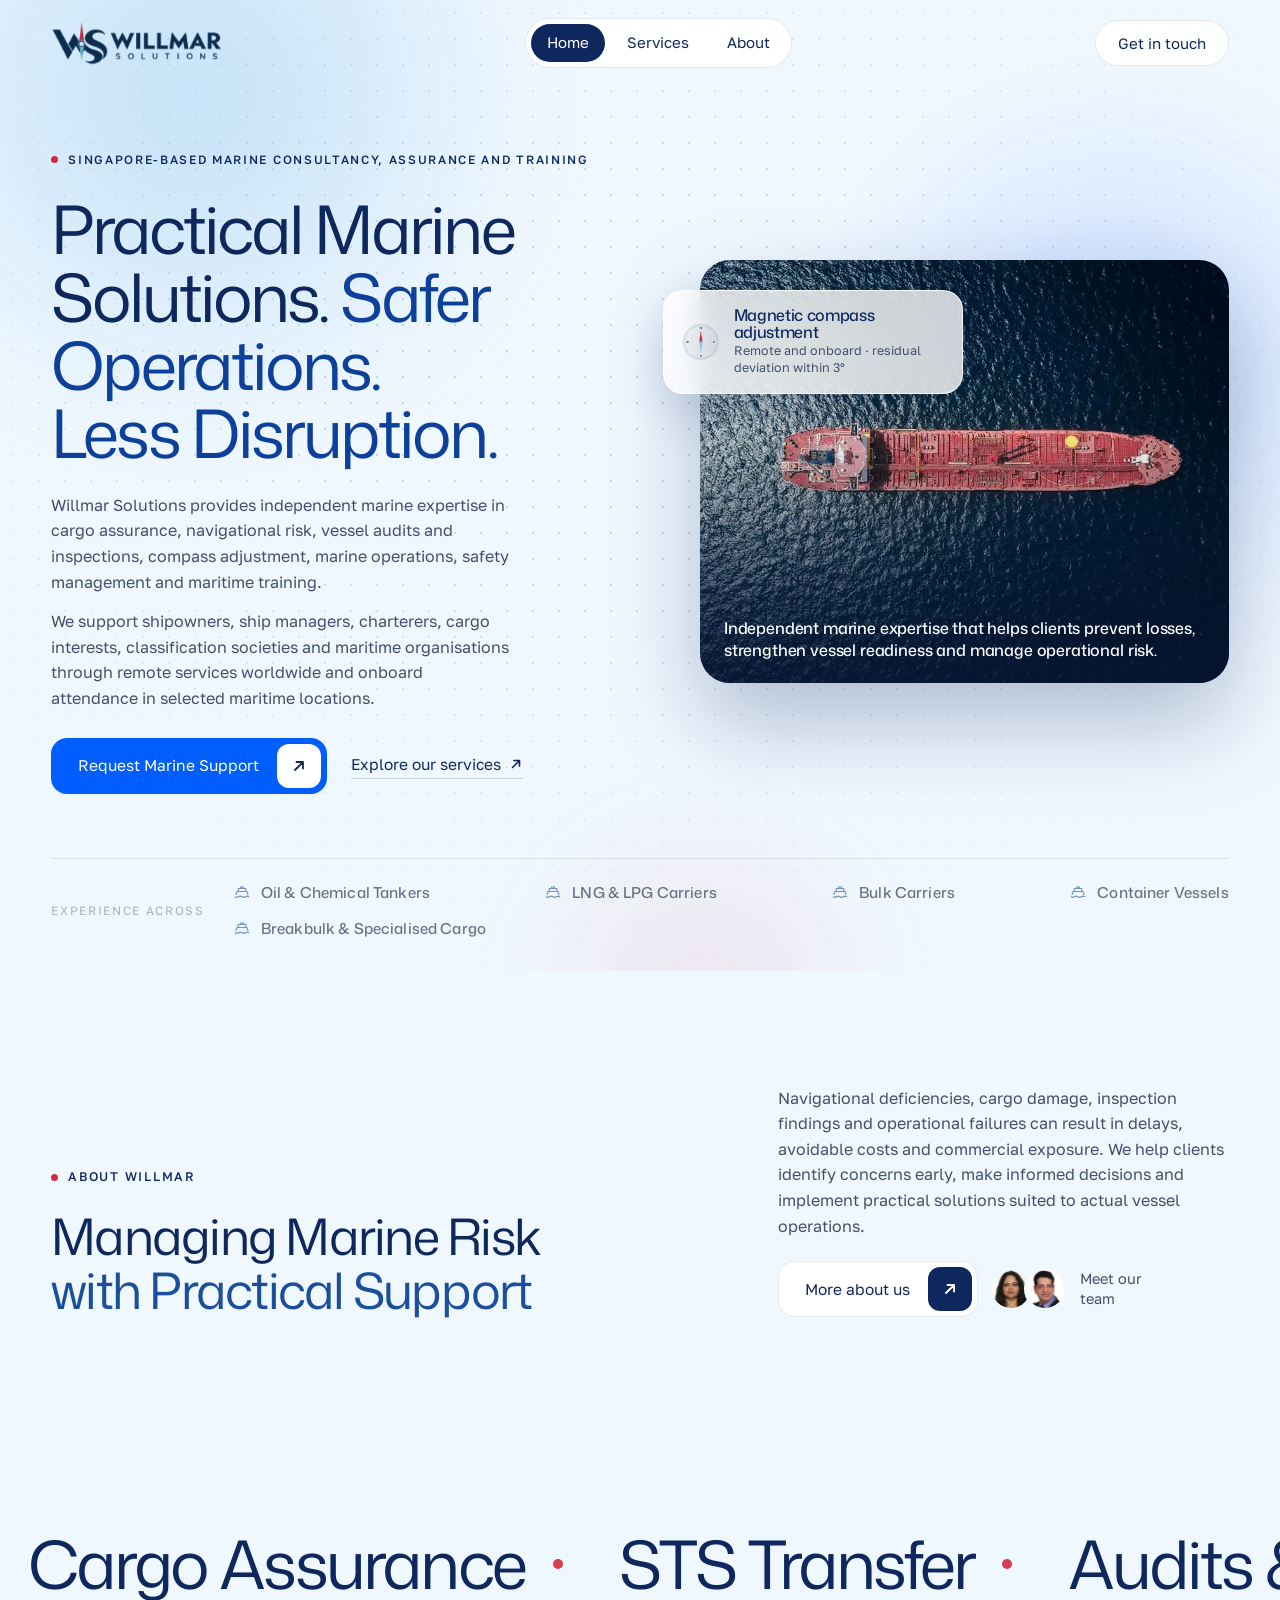
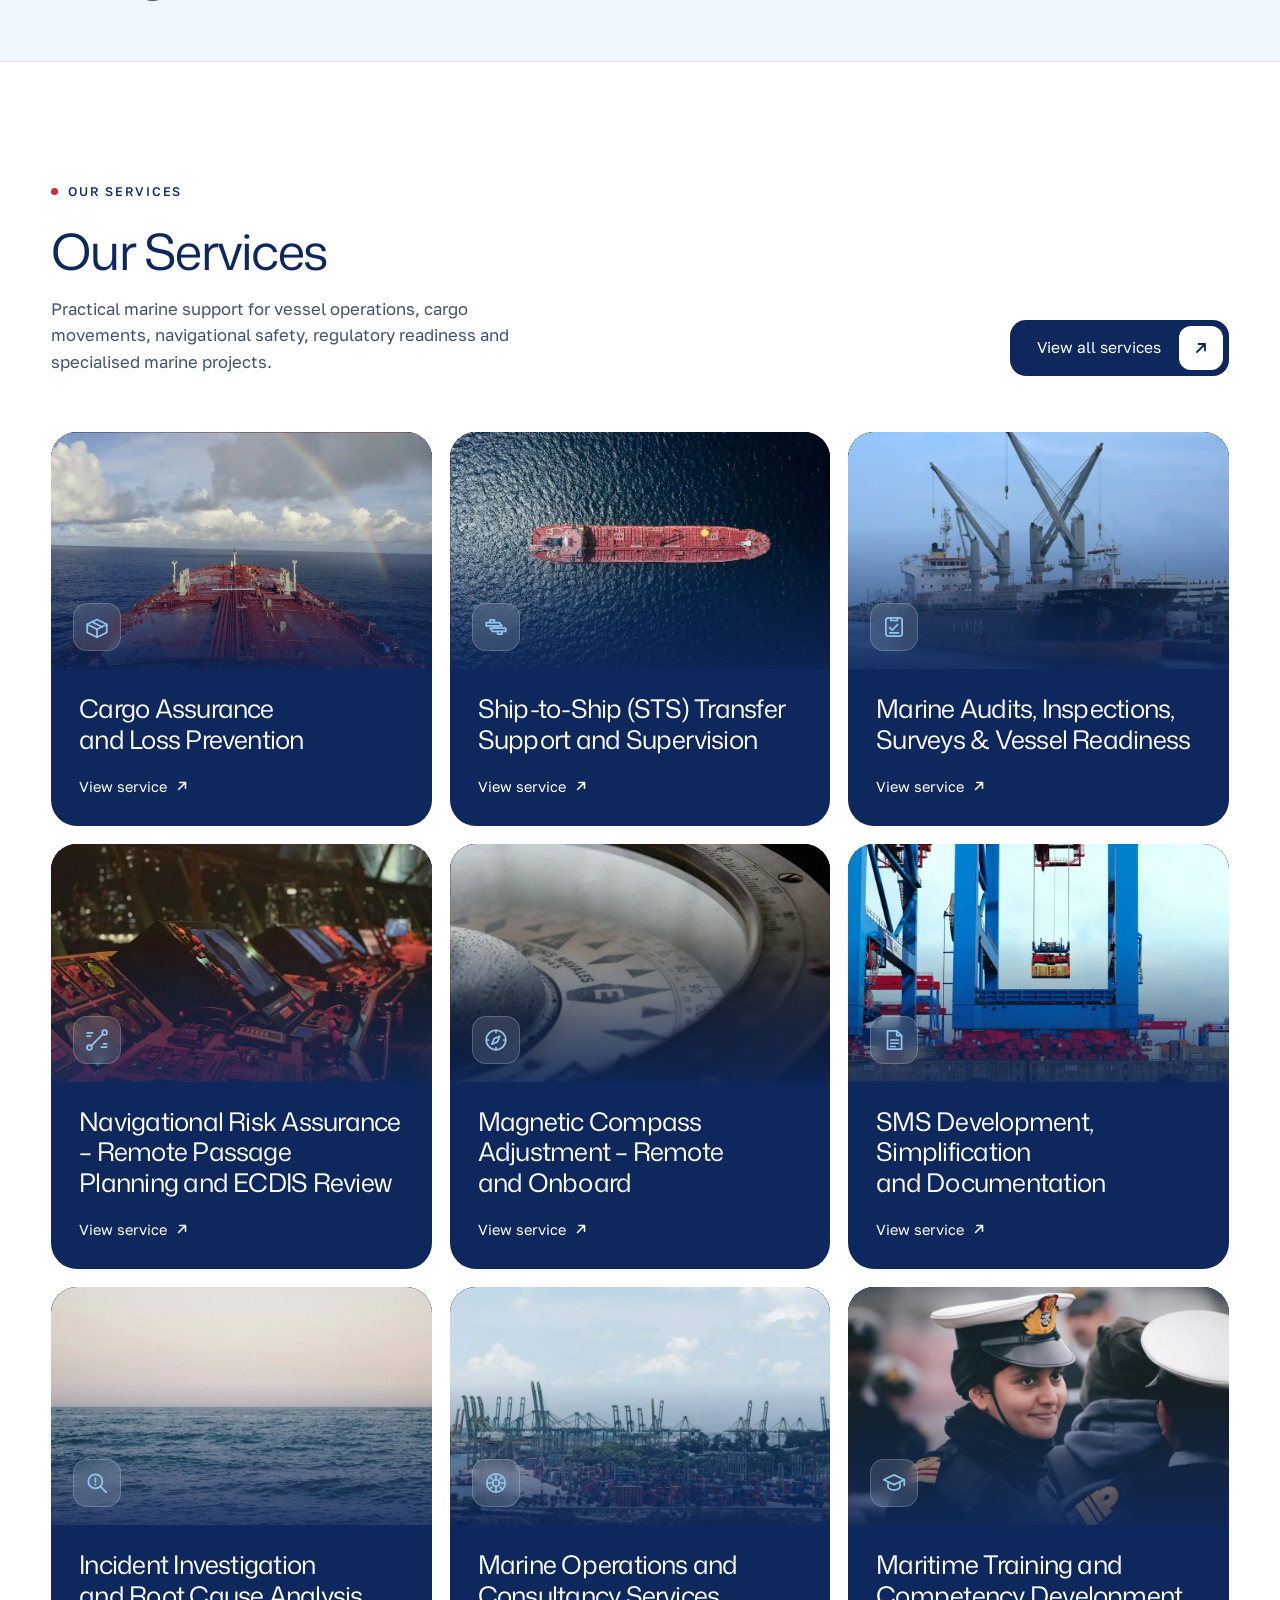
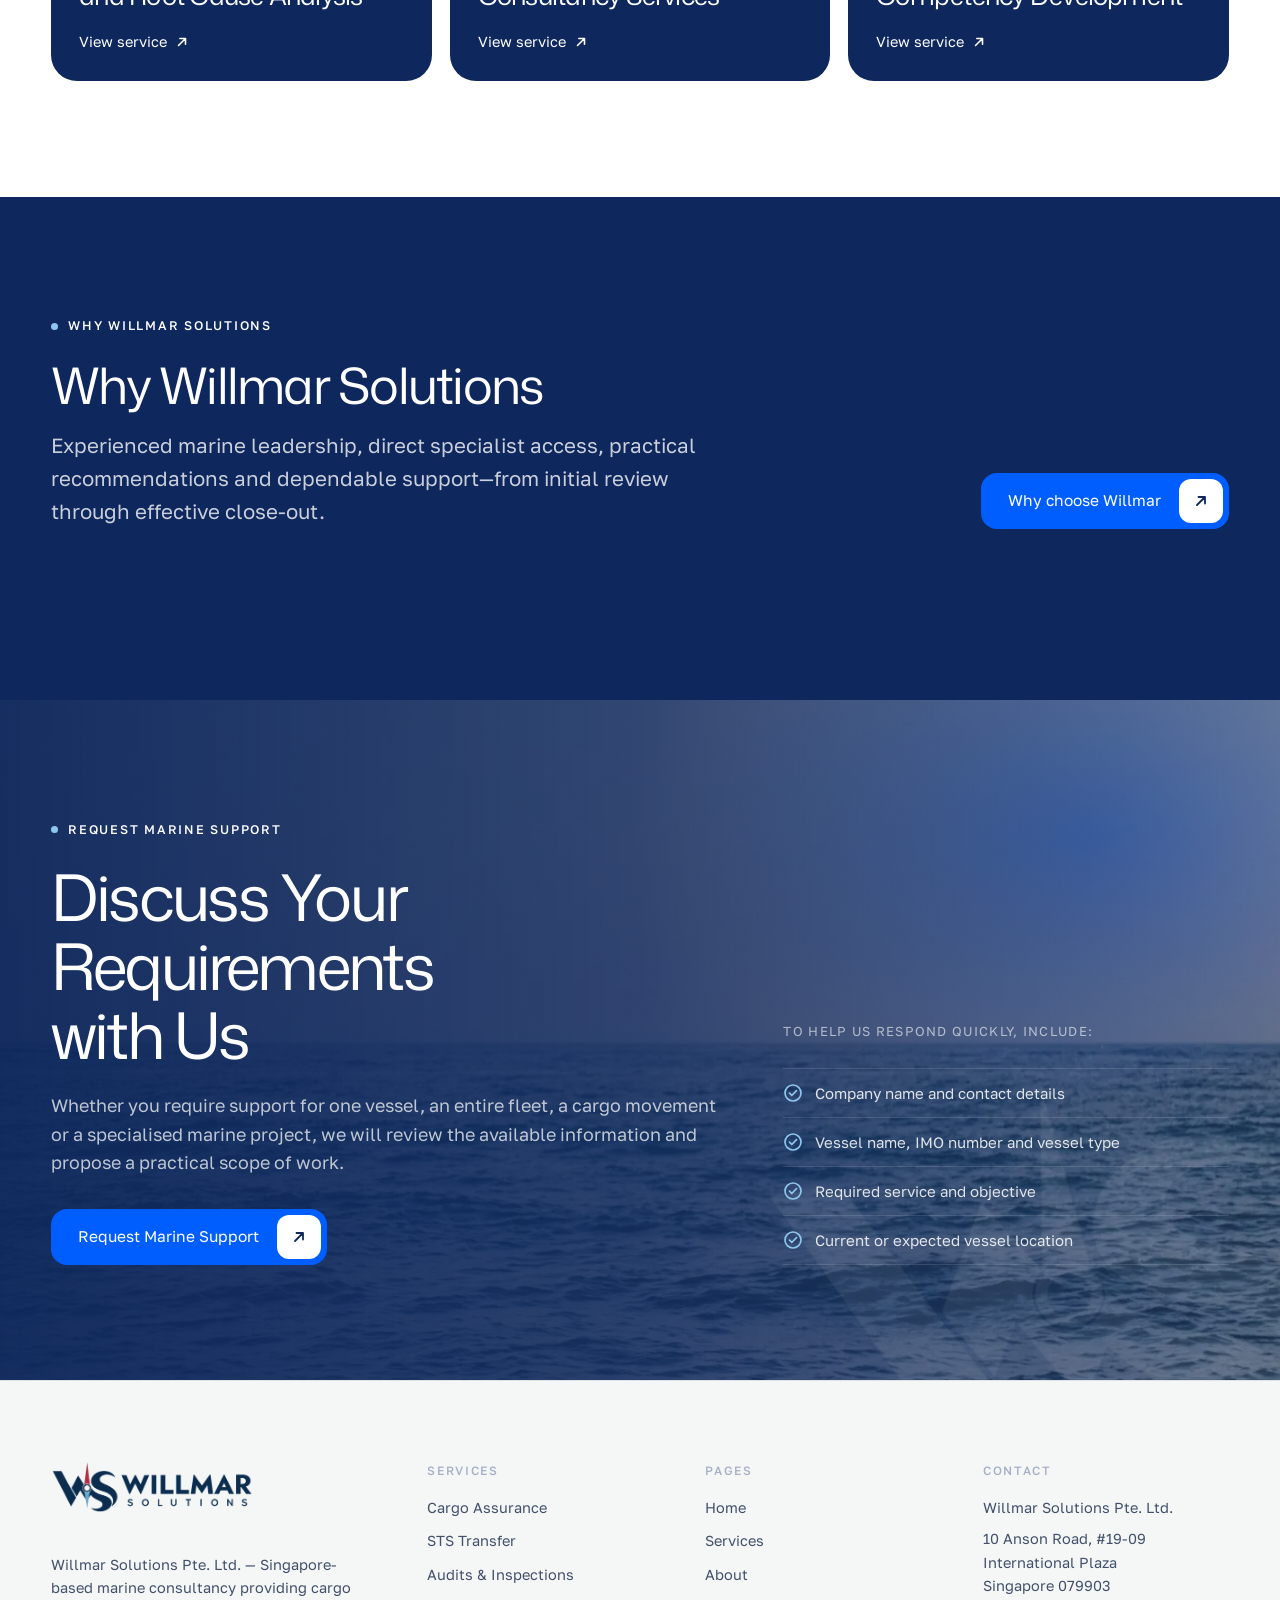
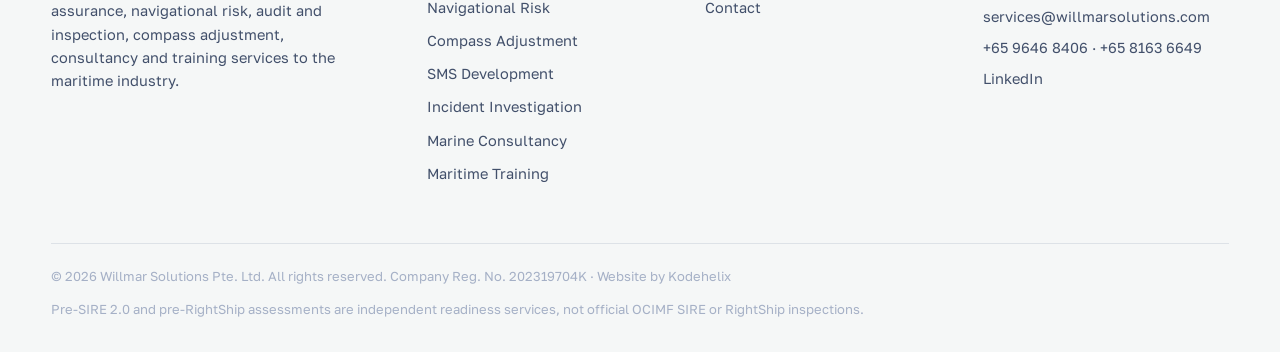
==== commit 96d38e25: "Restore Website by Kodehelix footer credit" ====
--- a/index.html
+++ b/index.html
@@ -126,7 +126,7 @@
       </div>
     </div>
   </div>
-  <div class="bottom"><span>© 2026 Willmar Solutions Pte. Ltd. All rights reserved. Company Reg. No. 202319704K</span><span>Pre-SIRE 2.0 and pre-RightShip assessments are independent readiness services, not official OCIMF SIRE or RightShip inspections.</span></div>
+  <div class="bottom"><span>© 2026 Willmar Solutions Pte. Ltd. All rights reserved. Company Reg. No. 202319704K · <a href="https://kodehelix.in/" target="_blank" rel="noopener">Website by Kodehelix</a></span><span>Pre-SIRE 2.0 and pre-RightShip assessments are independent readiness services, not official OCIMF SIRE or RightShip inspections.</span></div>
 </div>
 </footer>
 <script src="site.js?v=4"></script>
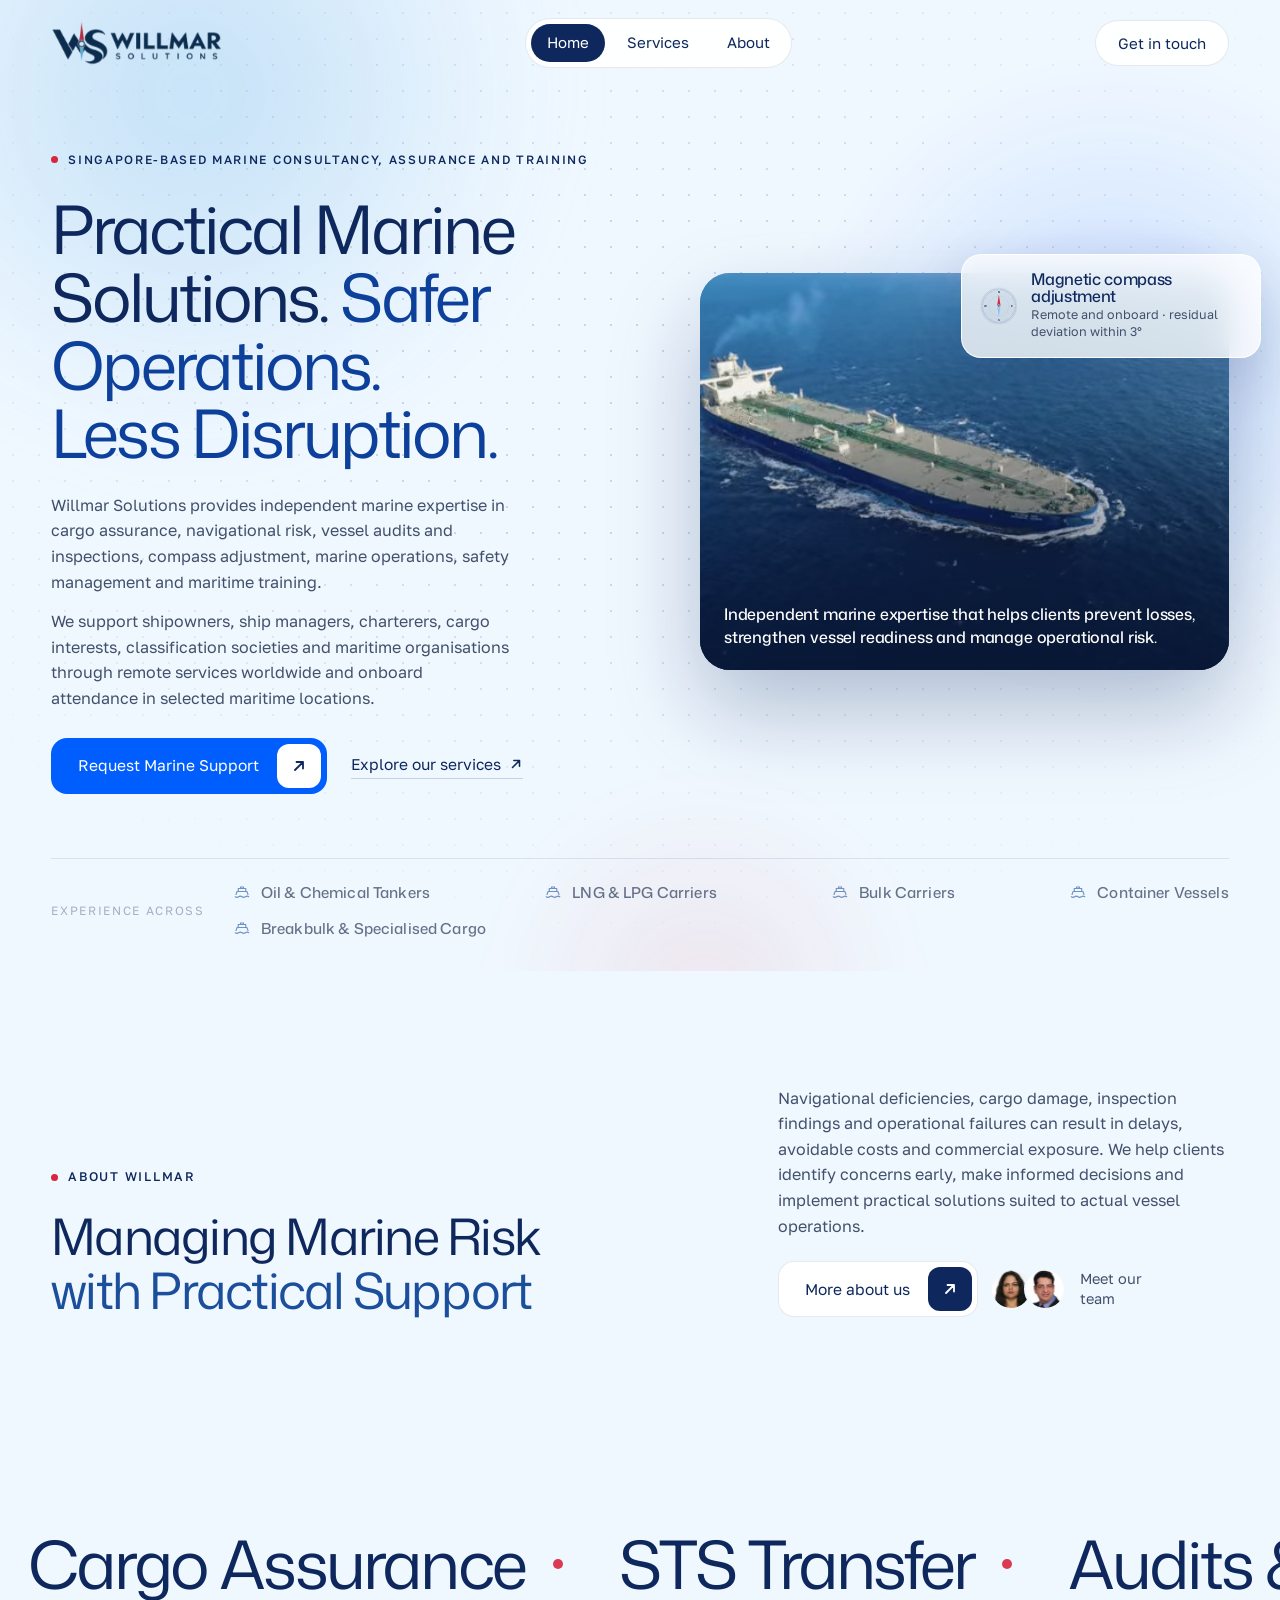
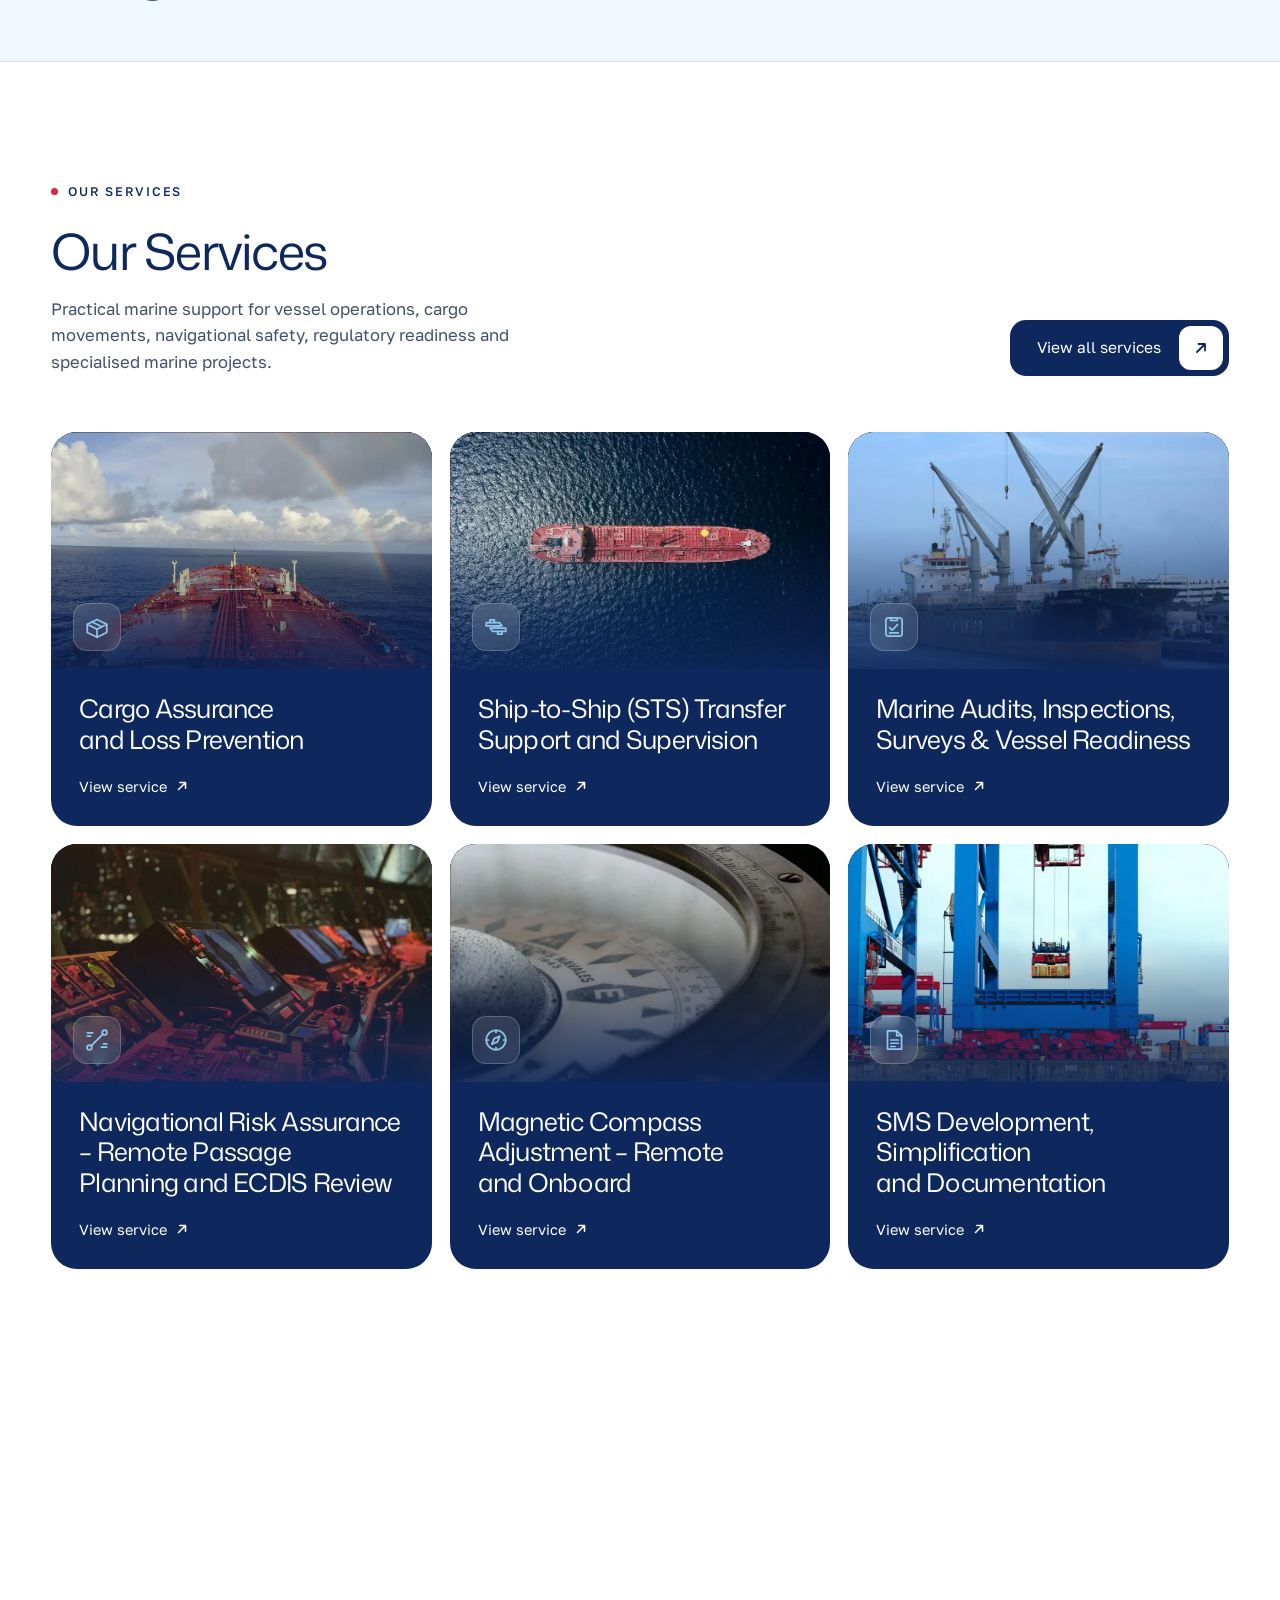
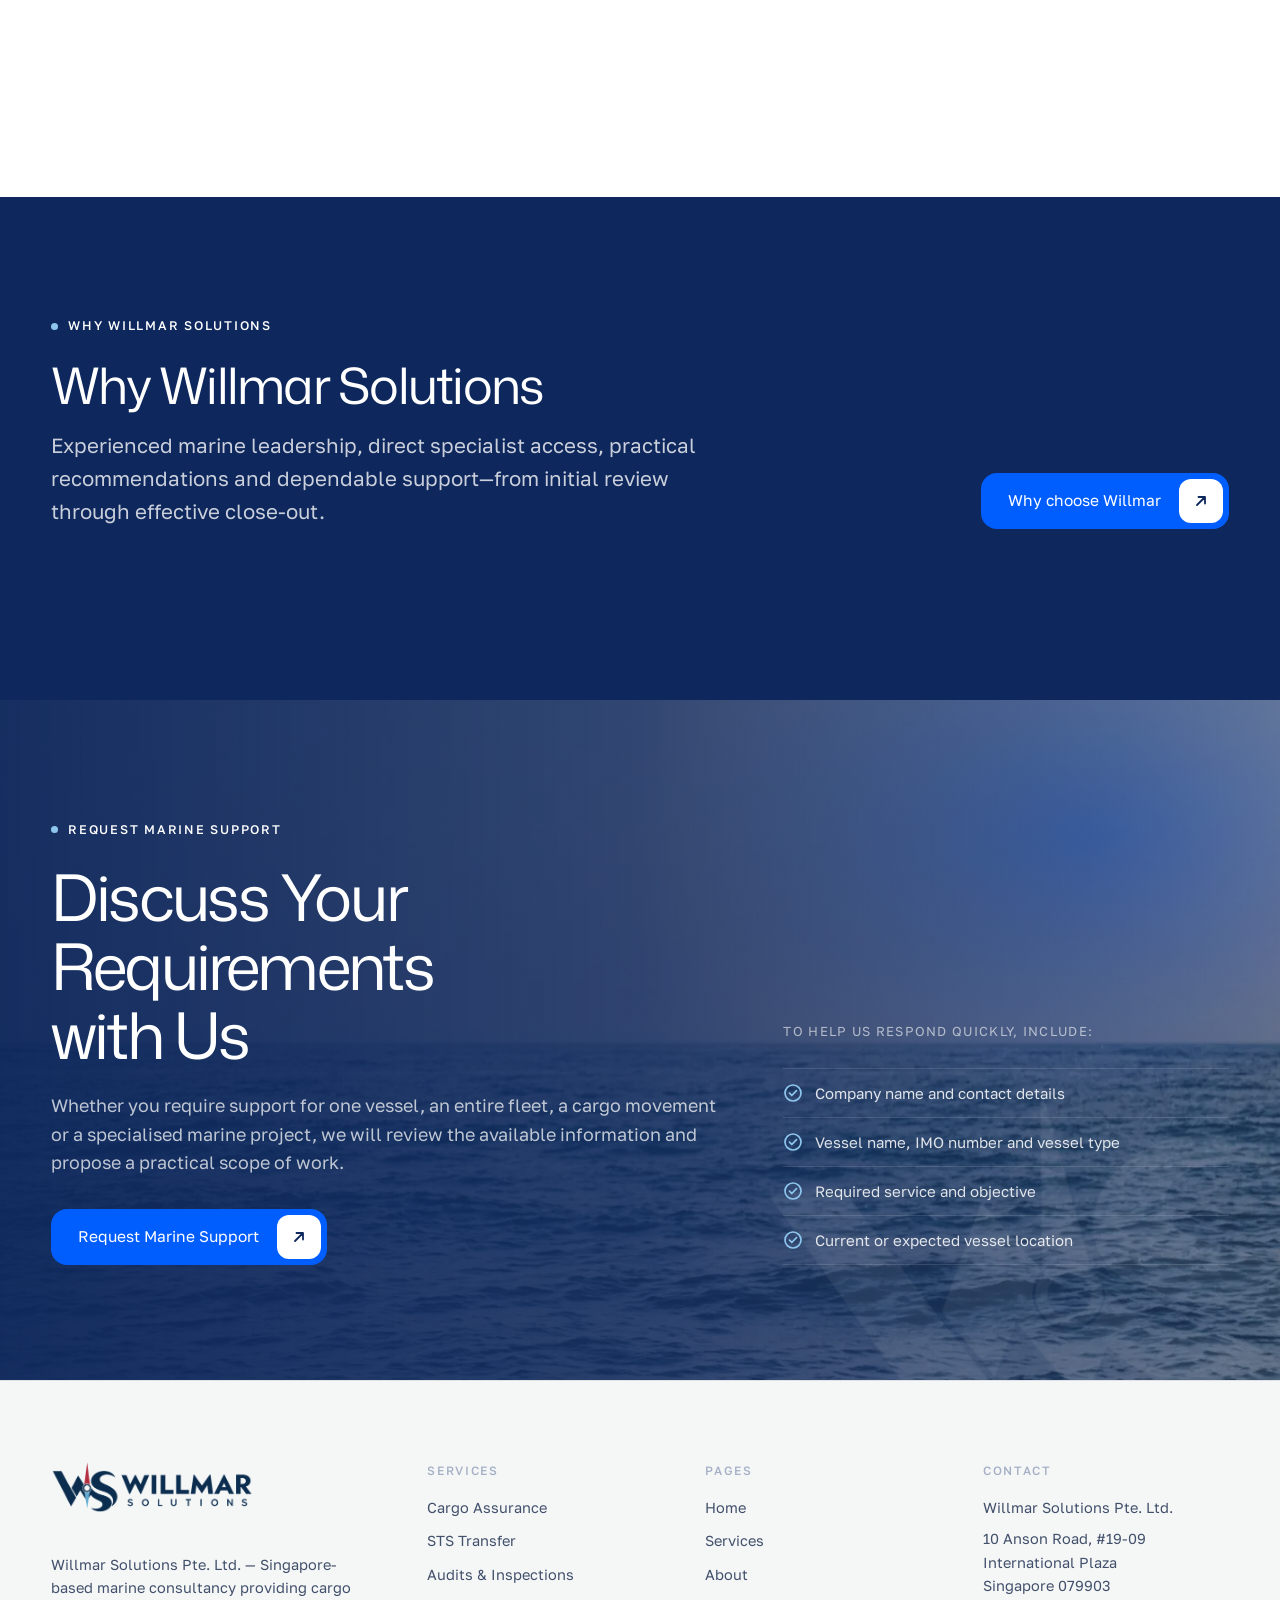
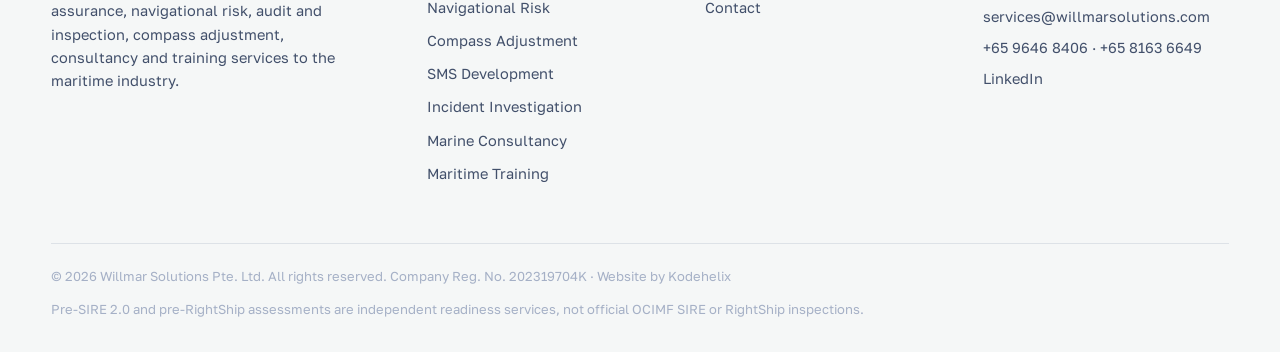
==== commit bc6eede2: "Hero: client's tanker footage as a looping video" ====
--- a/index.html
+++ b/index.html
@@ -7,7 +7,7 @@
 <meta name="description" content="Willmar Solutions Pte. Ltd. — Singapore-based marine consultancy: cargo assurance, STS transfer support, audits and inspections, navigational risk assurance, magnetic compass adjustment, SMS development, incident investigation, consultancy and maritime training.">
 <link rel="icon" type="image/png" href="img/favicon.png">
 <link rel="preconnect" href="https://fonts.googleapis.com"><link rel="preconnect" href="https://fonts.gstatic.com" crossorigin><link rel="stylesheet" href="https://fonts.googleapis.com/css2?family=Mona+Sans:wght@400;500;600;700&family=Golos+Text:wght@400;500;600&display=swap">
-<link rel="stylesheet" href="site.css?v=4">
+<link rel="stylesheet" href="site.css?v=5">
 </head>
 <body>
 
@@ -46,7 +46,7 @@
       <div class="actions"><a class="btn primary magnetic" href="contact.html"><span>Request Marine Support</span><span class="ic"><svg viewBox="0 0 16 16" fill="none" stroke="currentColor" stroke-width="1.8" stroke-linecap="round" stroke-linejoin="round"><path d="M4 12 12 4M5.5 4H12v6.5"/></svg></span></a><a class="link" href="services.html">Explore our services <svg viewBox="0 0 16 16" fill="none" stroke="currentColor" stroke-width="1.8" stroke-linecap="round" stroke-linejoin="round"><path d="M4 12 12 4M5.5 4H12v6.5"/></svg></a></div>
     </div>
     <div class="hero2-visual" id="hero-visual">
-      <div class="frame"><div class="ph ph-cargo frame-photo" role="img" aria-label="Aerial view of a laden tanker under way at sea"></div><div class="frame-sheen" aria-hidden="true"></div><div class="frame-shade"></div>
+      <div class="frame"><video class="frame-video" autoplay muted loop playsinline preload="auto" poster="img/hero-ship.jpg" aria-label="Aerial view of a very large crude carrier under way at sea"><source src="img/hero-ship.webm" type="video/webm"><source src="img/hero-ship.mp4" type="video/mp4"></video><div class="frame-shade"></div>
         <p class="frame-cap">Independent marine expertise that helps clients prevent losses, strengthen vessel readiness and manage operational risk.</p></div>
       <div class="float f1 glass"><div class="rose"><svg viewBox="0 0 150 150" aria-label="Compass rose">
 <circle cx="75" cy="75" r="72" fill="rgba(255,255,255,.03)" stroke="rgba(255,255,255,.18)"/>
@@ -129,6 +129,6 @@
   <div class="bottom"><span>© 2026 Willmar Solutions Pte. Ltd. All rights reserved. Company Reg. No. 202319704K · <a href="https://kodehelix.in/" target="_blank" rel="noopener">Website by Kodehelix</a></span><span>Pre-SIRE 2.0 and pre-RightShip assessments are independent readiness services, not official OCIMF SIRE or RightShip inspections.</span></div>
 </div>
 </footer>
-<script src="site.js?v=4"></script>
+<script src="site.js?v=5"></script>
 </body>
 </html>
--- a/site.css
+++ b/site.css
@@ -799,3 +799,9 @@
 .h2 .dim{color:var(--sea)}
 .navy .h2 .dim,.cta-band .h2 .dim{color:rgba(255,255,255,.74)}
 .page-hero .crumbs,.strip-label{color:var(--text)}
+
+/* hero video (client-supplied footage); the poster frame shows instantly, the clip loops silently */
+.hero2-visual{aspect-ratio:4/3}
+.frame-video{position:absolute;inset:0;width:100%;height:100%;object-fit:cover;object-position:8% center;display:block;background:#0B2A5B url(img/hero-ship.jpg) 8% center/cover no-repeat}
+@media (max-width:900px){.hero2-visual{aspect-ratio:16/10}}
+.hero2 .float.f1{left:auto;right:-6%;top:-5%}
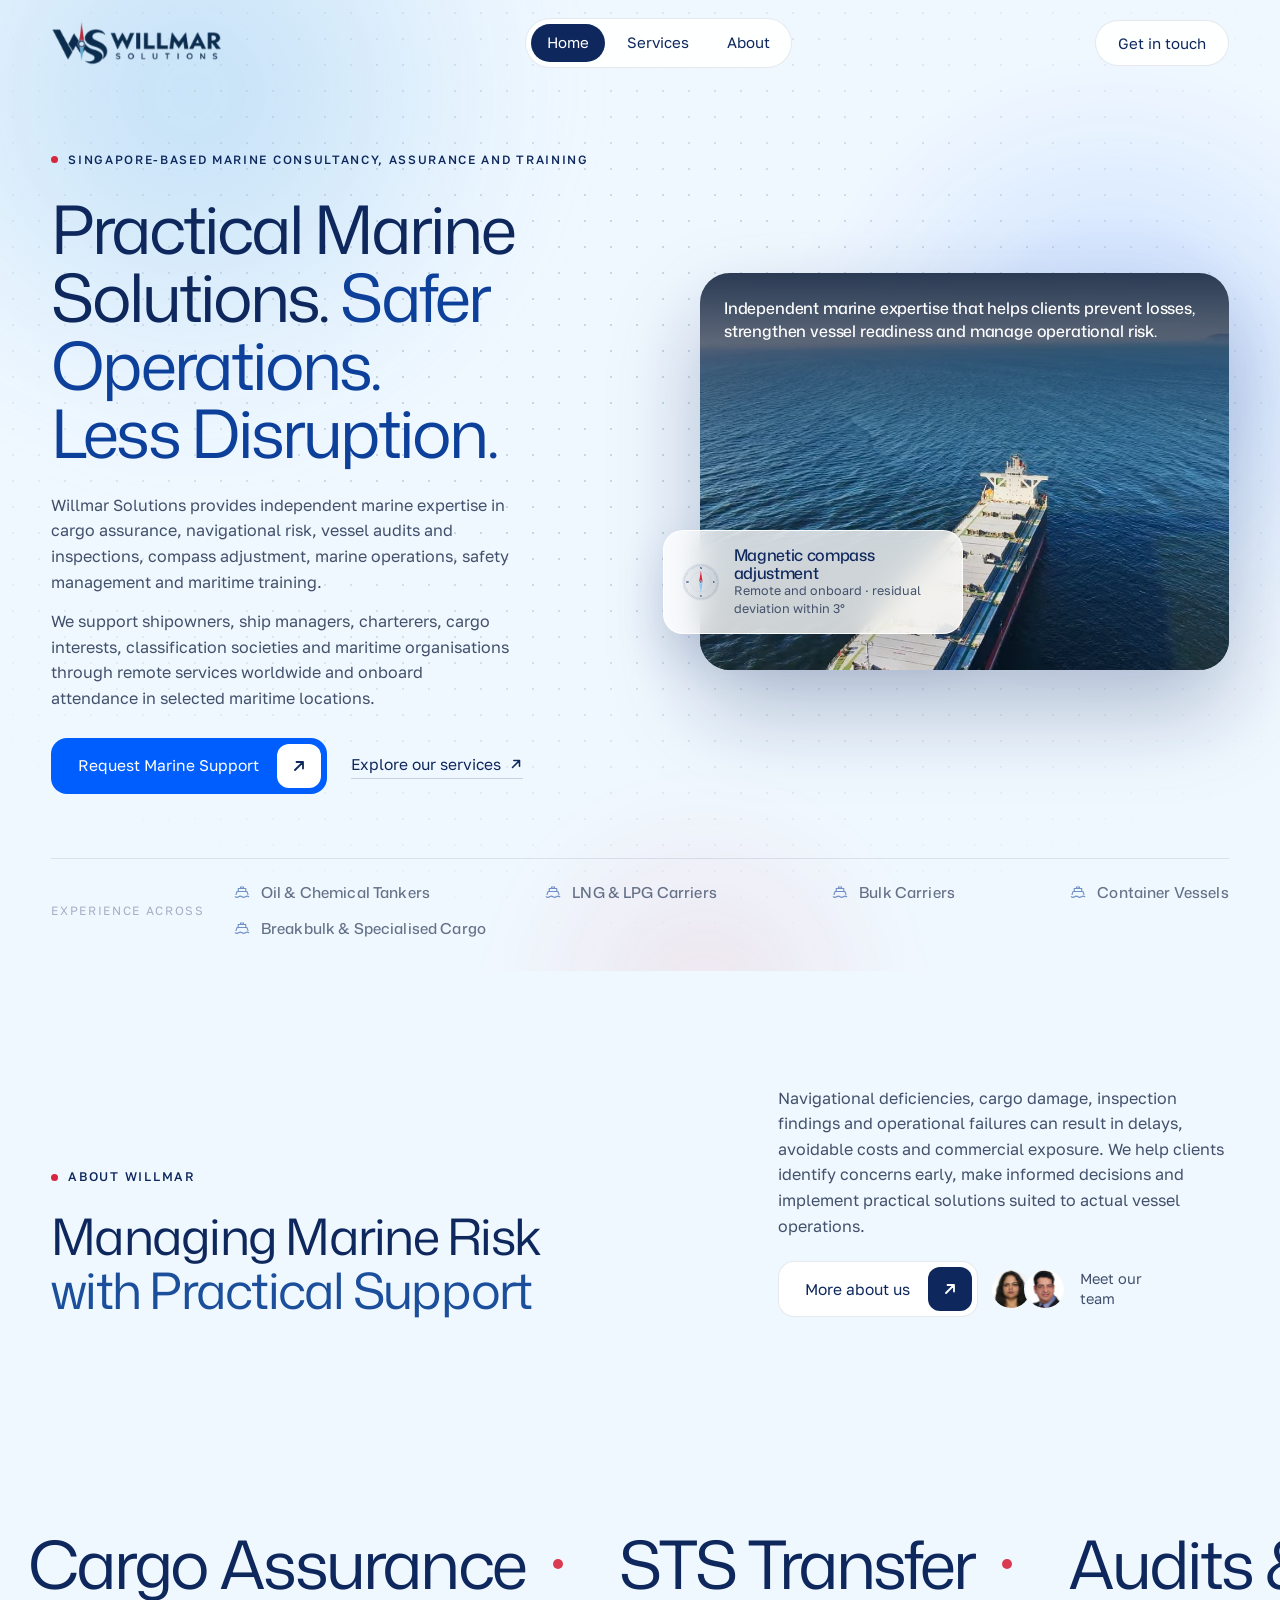
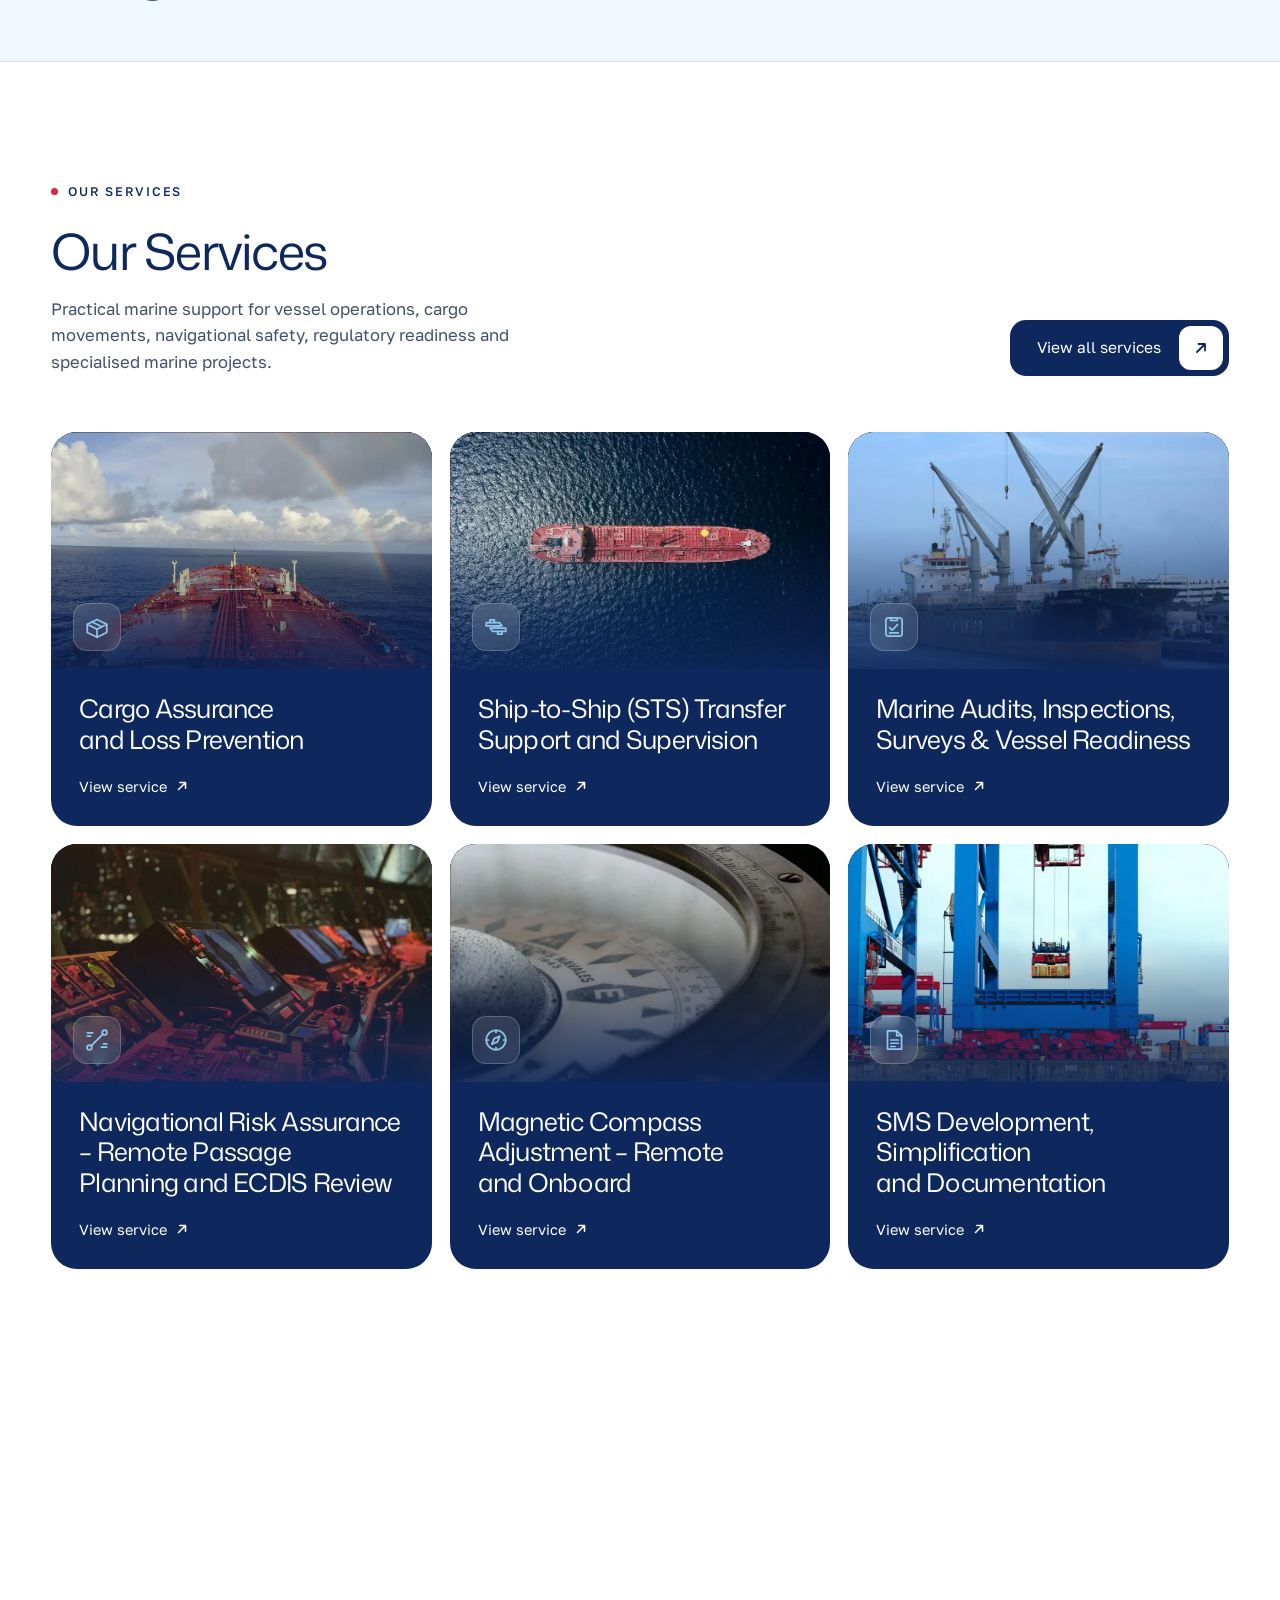
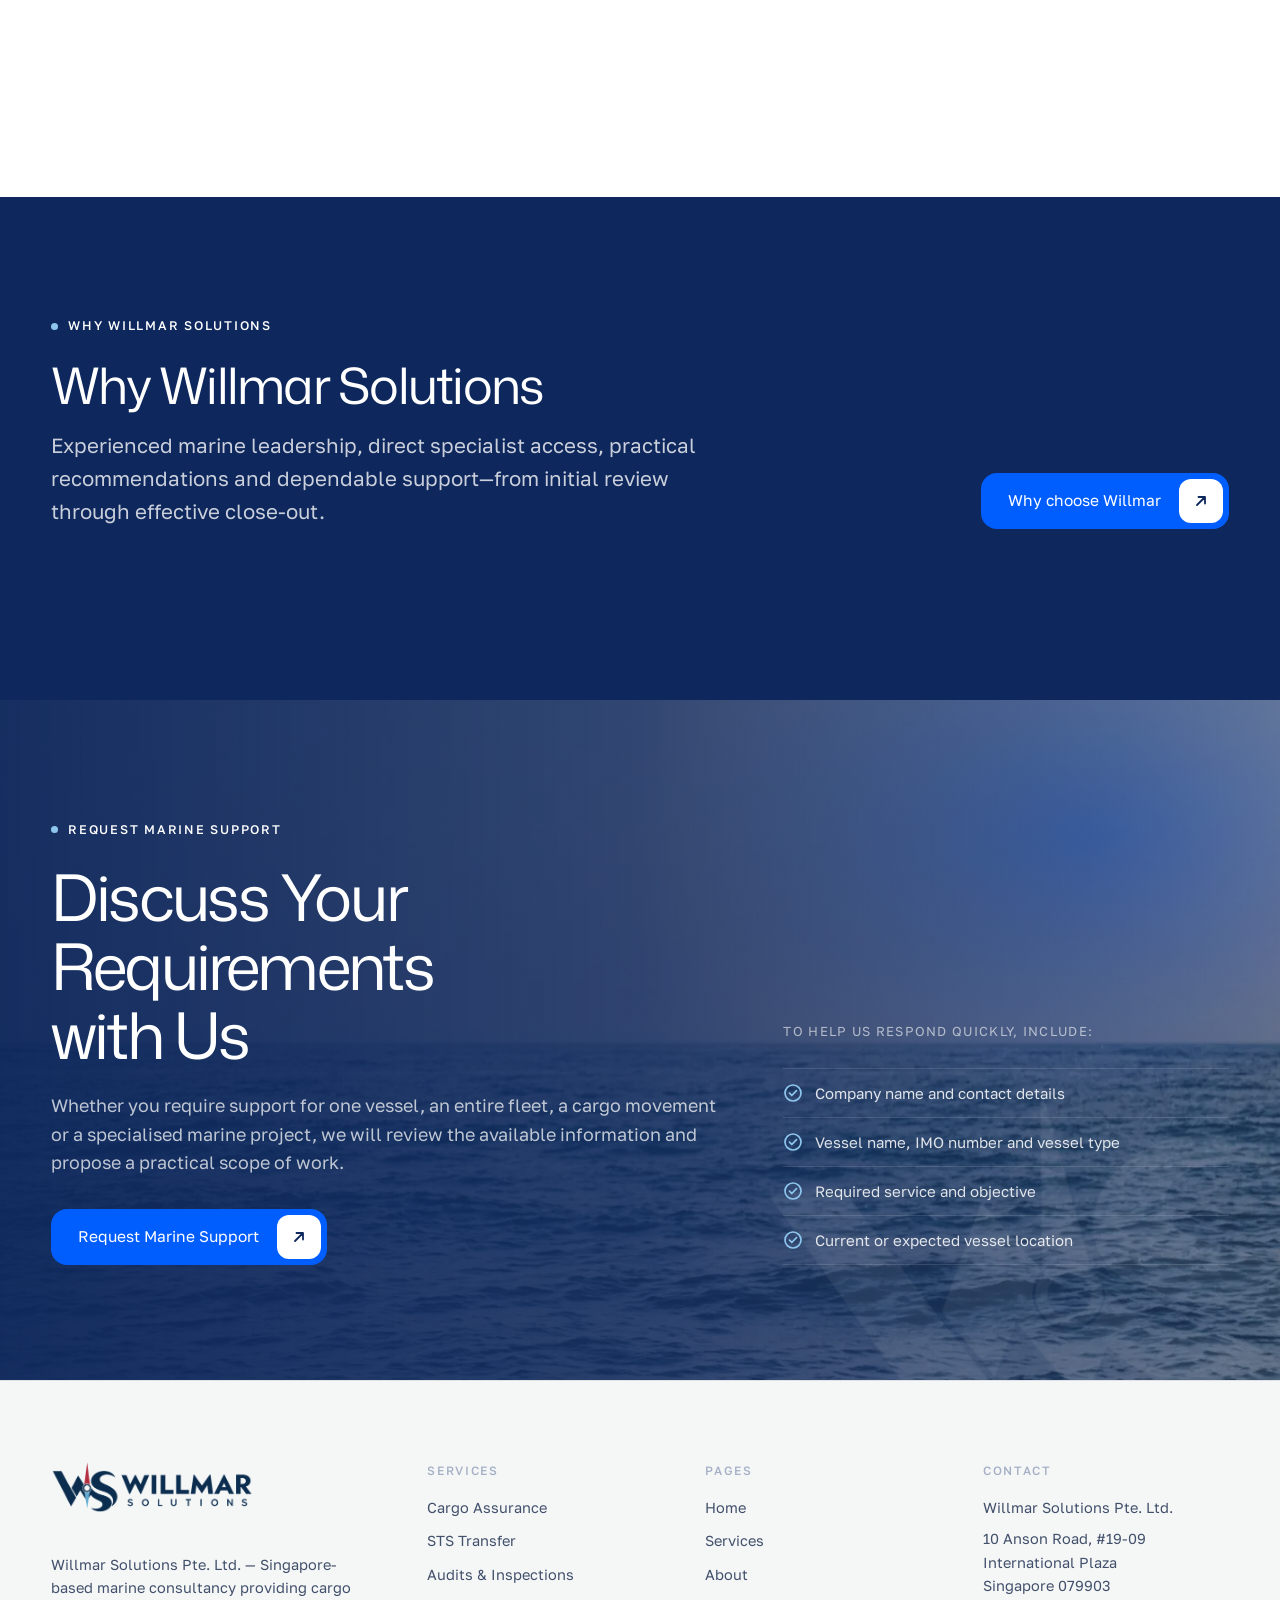
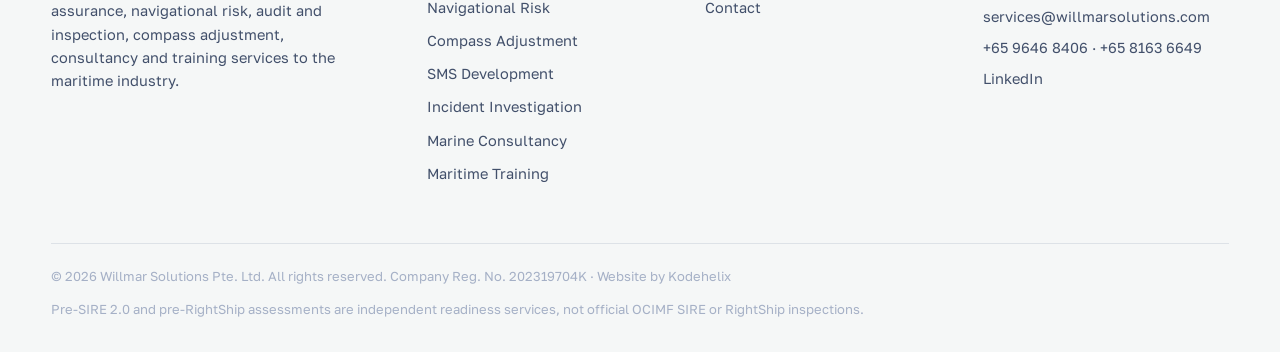
==== commit b926e85b: "Hero: sharp bulk carrier clip, caption above the ship" ====
--- a/index.html
+++ b/index.html
@@ -7,7 +7,7 @@
 <meta name="description" content="Willmar Solutions Pte. Ltd. — Singapore-based marine consultancy: cargo assurance, STS transfer support, audits and inspections, navigational risk assurance, magnetic compass adjustment, SMS development, incident investigation, consultancy and maritime training.">
 <link rel="icon" type="image/png" href="img/favicon.png">
 <link rel="preconnect" href="https://fonts.googleapis.com"><link rel="preconnect" href="https://fonts.gstatic.com" crossorigin><link rel="stylesheet" href="https://fonts.googleapis.com/css2?family=Mona+Sans:wght@400;500;600;700&family=Golos+Text:wght@400;500;600&display=swap">
-<link rel="stylesheet" href="site.css?v=5">
+<link rel="stylesheet" href="site.css?v=6">
 </head>
 <body>
 
@@ -46,7 +46,7 @@
       <div class="actions"><a class="btn primary magnetic" href="contact.html"><span>Request Marine Support</span><span class="ic"><svg viewBox="0 0 16 16" fill="none" stroke="currentColor" stroke-width="1.8" stroke-linecap="round" stroke-linejoin="round"><path d="M4 12 12 4M5.5 4H12v6.5"/></svg></span></a><a class="link" href="services.html">Explore our services <svg viewBox="0 0 16 16" fill="none" stroke="currentColor" stroke-width="1.8" stroke-linecap="round" stroke-linejoin="round"><path d="M4 12 12 4M5.5 4H12v6.5"/></svg></a></div>
     </div>
     <div class="hero2-visual" id="hero-visual">
-      <div class="frame"><video class="frame-video" autoplay muted loop playsinline preload="auto" poster="img/hero-ship.jpg" aria-label="Aerial view of a very large crude carrier under way at sea"><source src="img/hero-ship.webm" type="video/webm"><source src="img/hero-ship.mp4" type="video/mp4"></video><div class="frame-shade"></div>
+      <div class="frame"><video class="frame-video" autoplay muted loop playsinline preload="auto" poster="img/hero-sea.jpg" aria-label="Aerial view of a bulk carrier under way on open sea"><source src="img/hero-sea.webm" type="video/webm"><source src="img/hero-sea.mp4" type="video/mp4"></video><div class="frame-shade"></div>
         <p class="frame-cap">Independent marine expertise that helps clients prevent losses, strengthen vessel readiness and manage operational risk.</p></div>
       <div class="float f1 glass"><div class="rose"><svg viewBox="0 0 150 150" aria-label="Compass rose">
 <circle cx="75" cy="75" r="72" fill="rgba(255,255,255,.03)" stroke="rgba(255,255,255,.18)"/>
@@ -129,6 +129,6 @@
   <div class="bottom"><span>© 2026 Willmar Solutions Pte. Ltd. All rights reserved. Company Reg. No. 202319704K · <a href="https://kodehelix.in/" target="_blank" rel="noopener">Website by Kodehelix</a></span><span>Pre-SIRE 2.0 and pre-RightShip assessments are independent readiness services, not official OCIMF SIRE or RightShip inspections.</span></div>
 </div>
 </footer>
-<script src="site.js?v=5"></script>
+<script src="site.js?v=6"></script>
 </body>
 </html>
--- a/site.css
+++ b/site.css
@@ -802,6 +802,11 @@
 
 /* hero video (client-supplied footage); the poster frame shows instantly, the clip loops silently */
 .hero2-visual{aspect-ratio:4/3}
-.frame-video{position:absolute;inset:0;width:100%;height:100%;object-fit:cover;object-position:8% center;display:block;background:#0B2A5B url(img/hero-ship.jpg) 8% center/cover no-repeat}
+.frame-video{position:absolute;inset:0;width:100%;height:100%;object-fit:cover;object-position:58% center;display:block;background:#0B2A5B url(img/hero-sea.jpg) 58% center/cover no-repeat}
 @media (max-width:900px){.hero2-visual{aspect-ratio:16/10}}
 .hero2 .float.f1{left:auto;right:-6%;top:-5%}
+/* new clip: ship sits low in the frame, so the caption moves to the top over a navy fade */
+.hero2 .frame-shade{background:linear-gradient(180deg,rgba(7,22,52,.82) 0%,rgba(7,22,52,.45) 30%,rgba(7,22,52,0) 55%)}
+.hero2 .frame-cap{top:24px;bottom:auto}
+.hero2 .float.f1{left:-7%;right:auto;top:auto;bottom:9%}
+@media (max-width:900px){.hero2 .frame-cap{top:16px}}
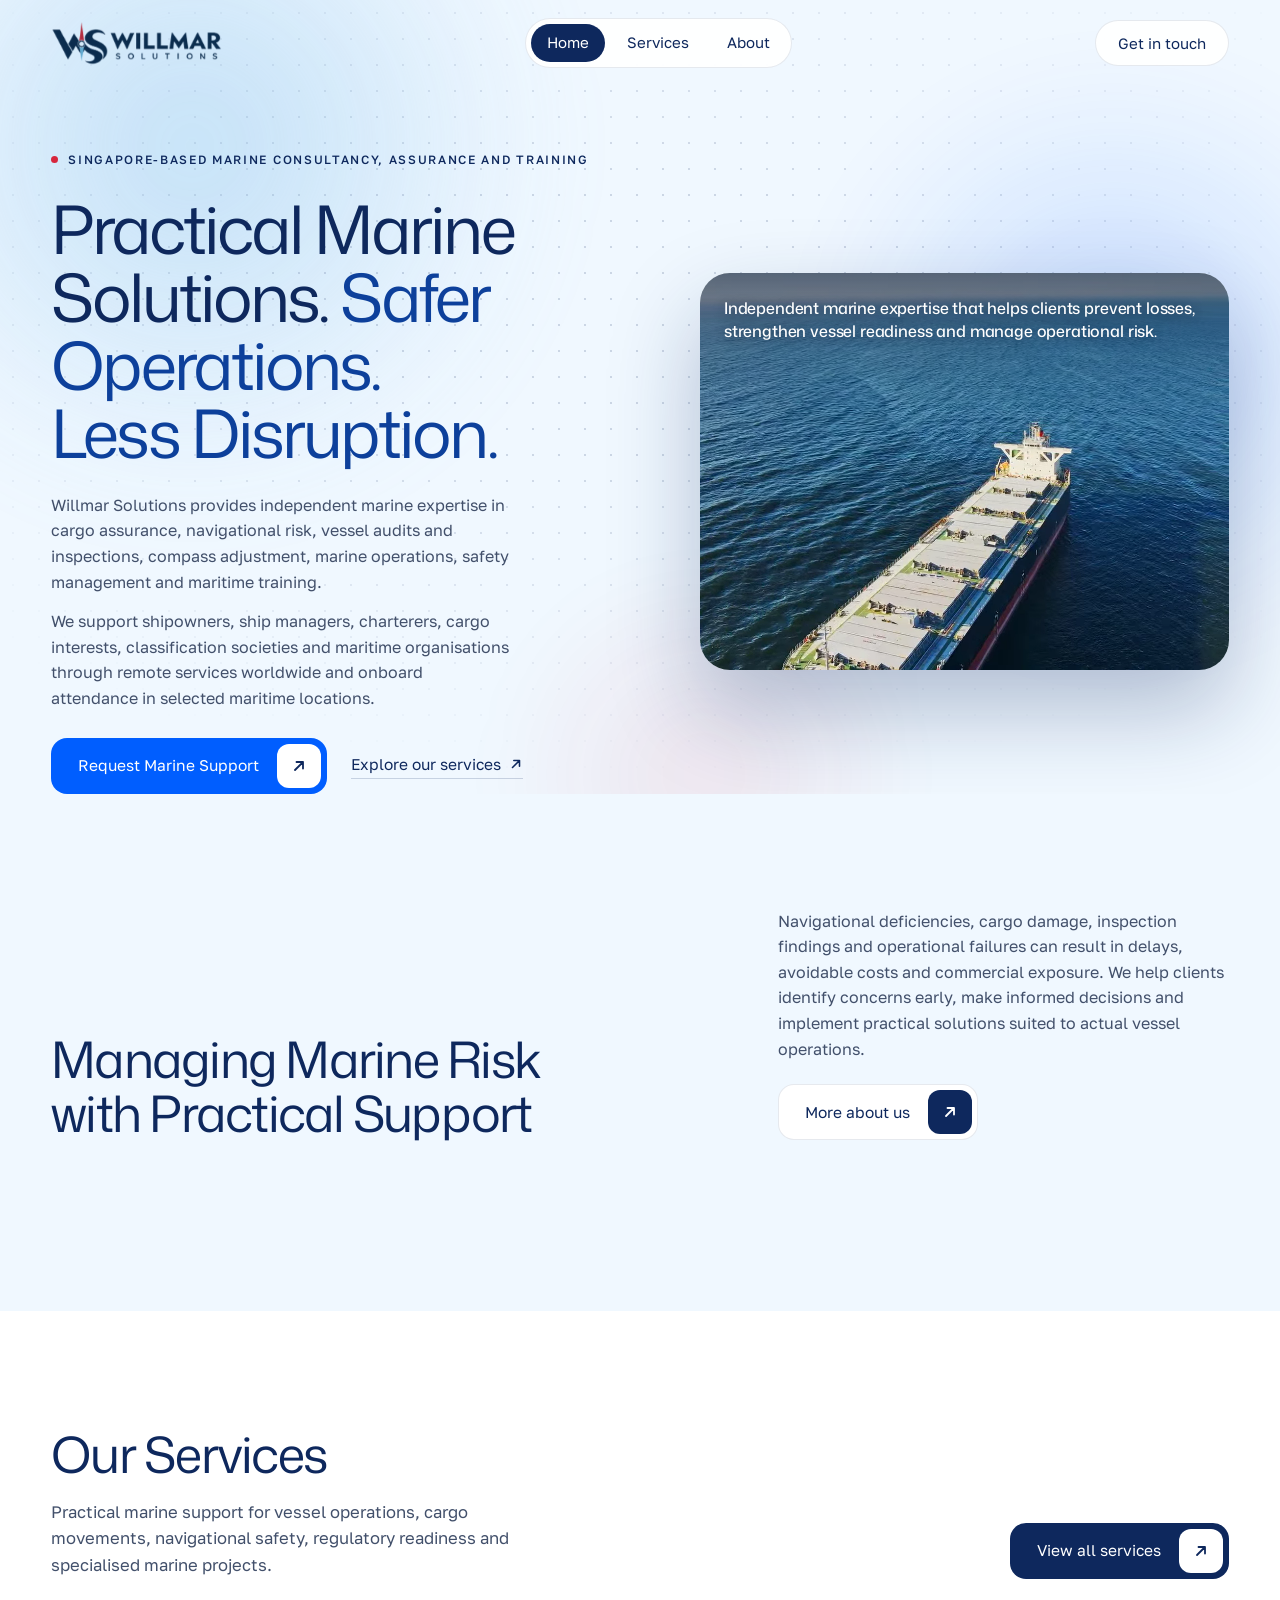
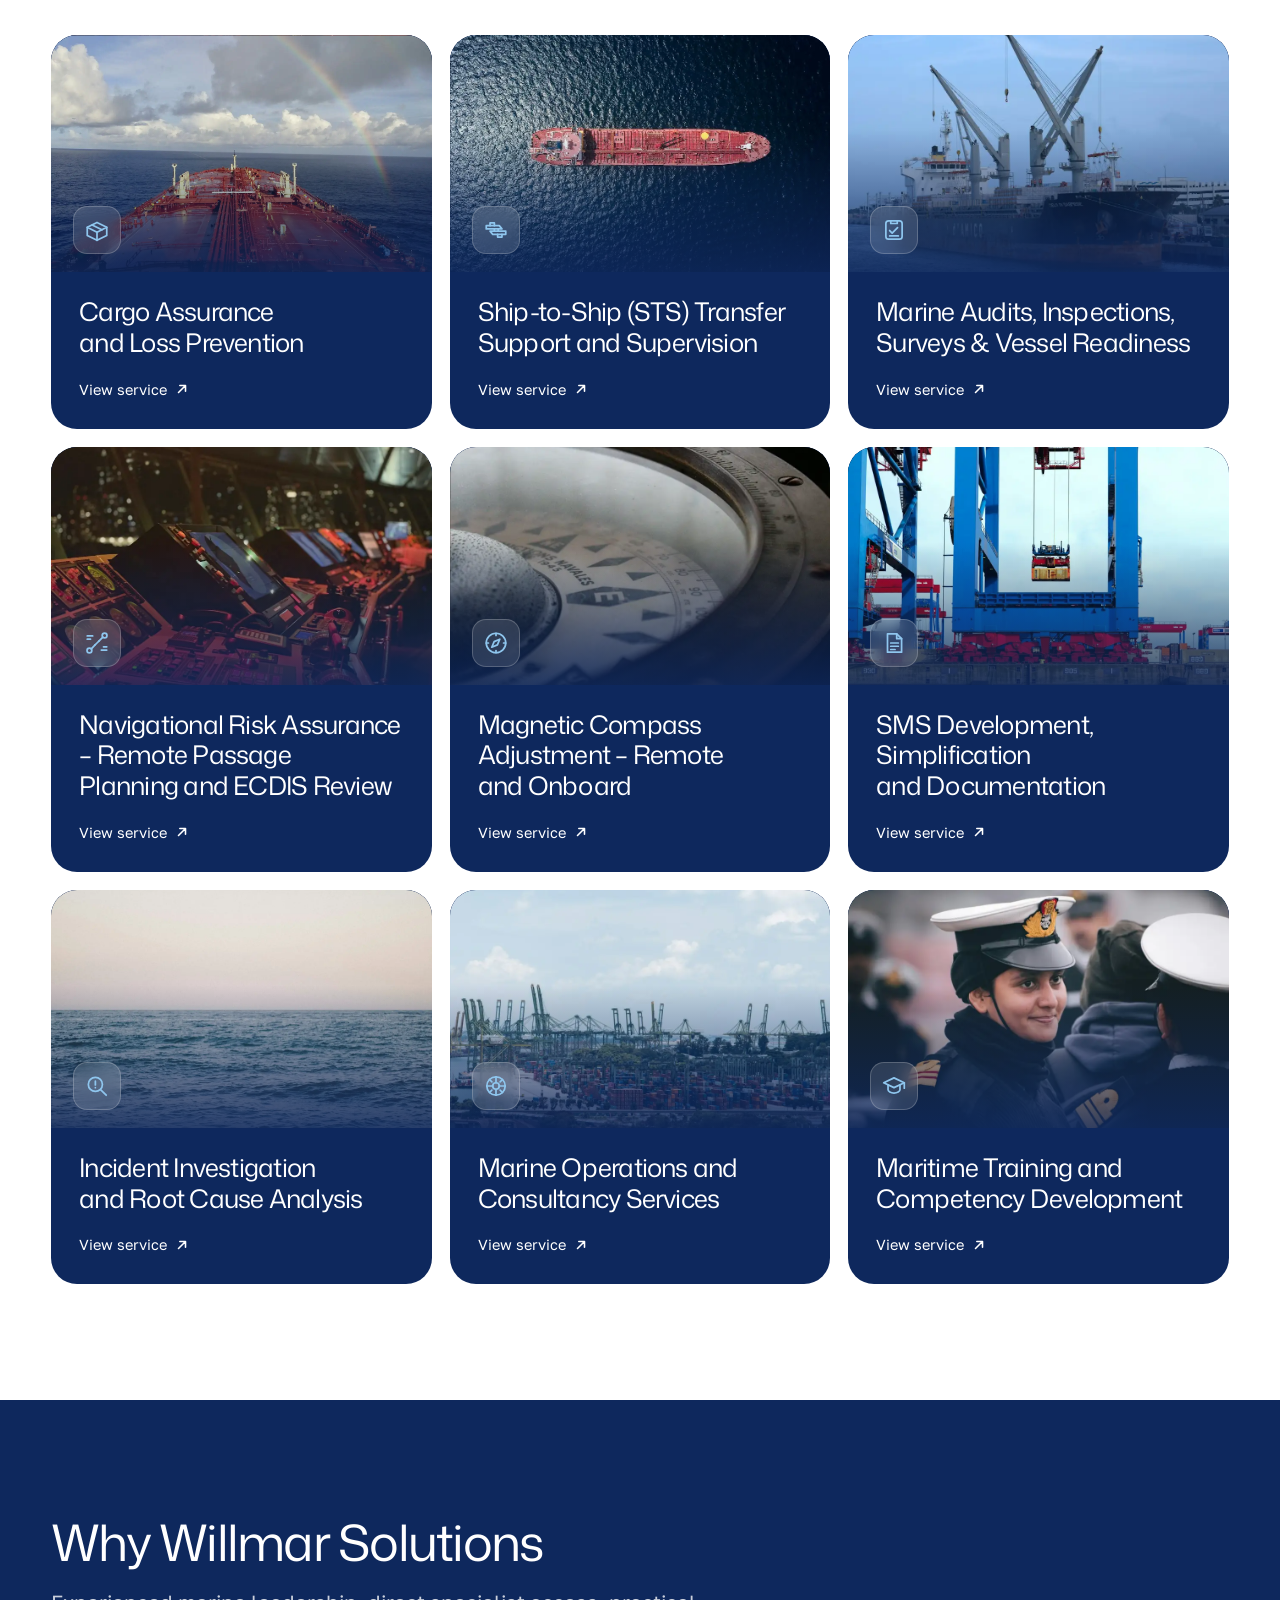
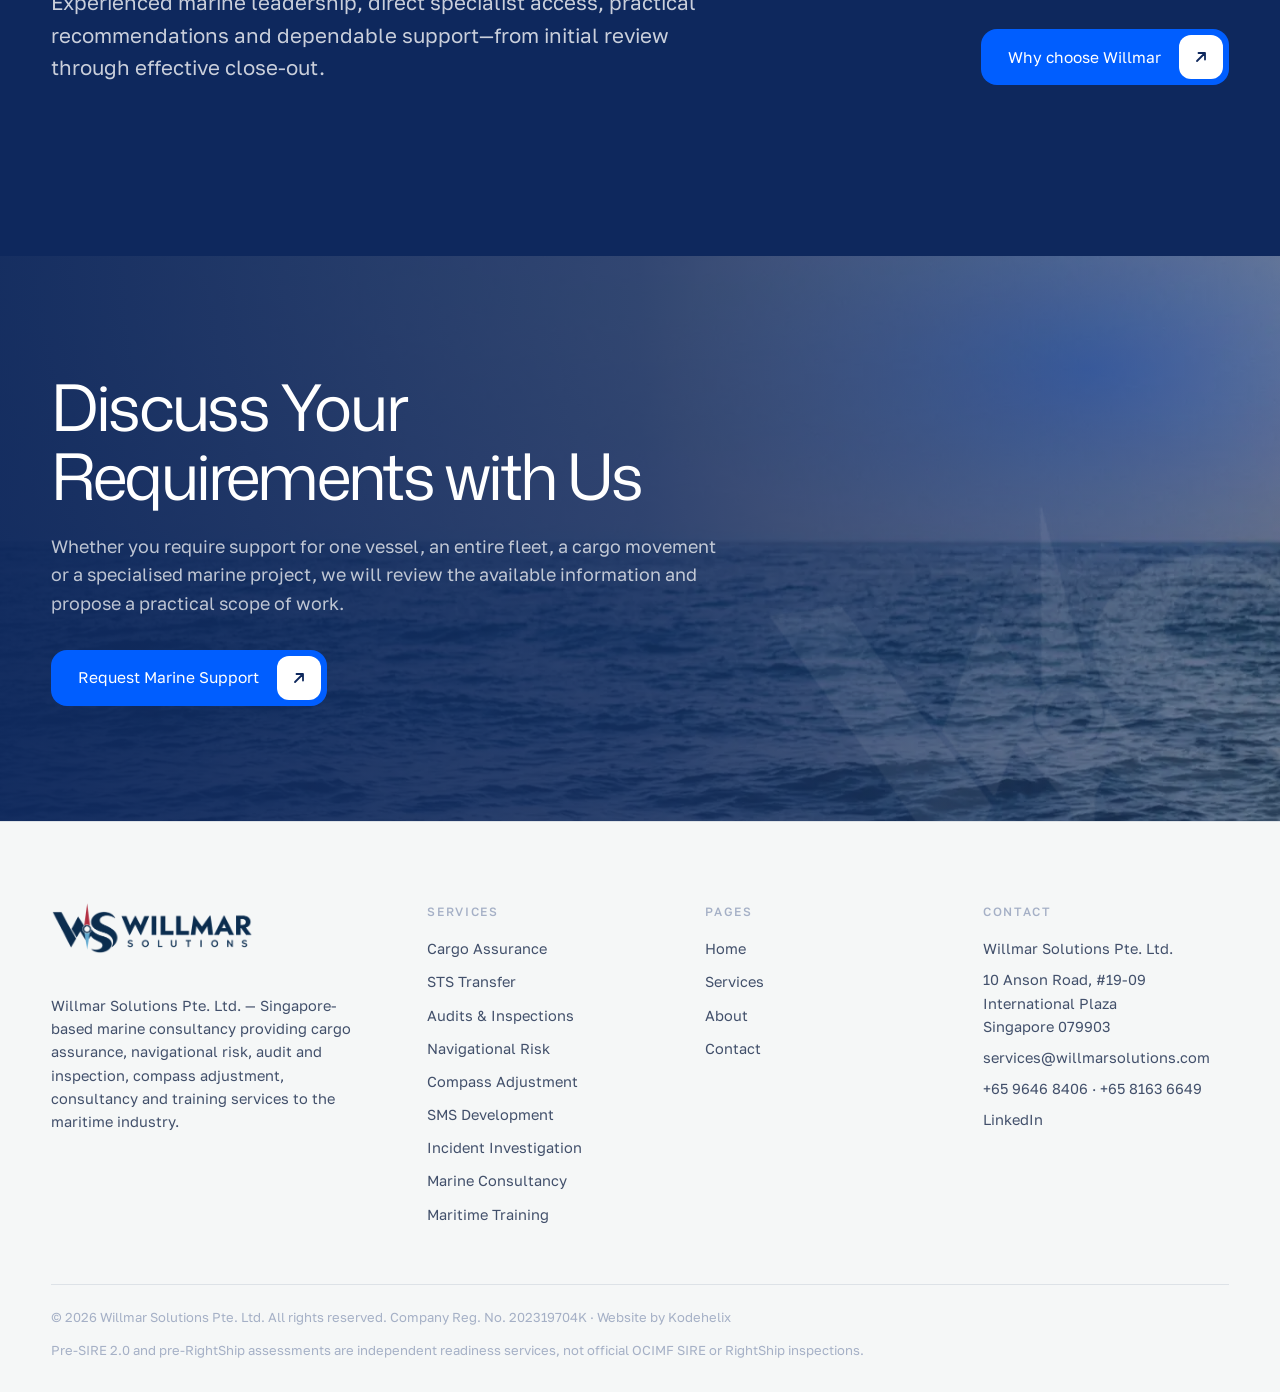
==== commit 9ad25690: "Match client's document: hero clip, sections and wording" ====
--- a/index.html
+++ b/index.html
@@ -7,7 +7,7 @@
 <meta name="description" content="Willmar Solutions Pte. Ltd. — Singapore-based marine consultancy: cargo assurance, STS transfer support, audits and inspections, navigational risk assurance, magnetic compass adjustment, SMS development, incident investigation, consultancy and maritime training.">
 <link rel="icon" type="image/png" href="img/favicon.png">
 <link rel="preconnect" href="https://fonts.googleapis.com"><link rel="preconnect" href="https://fonts.gstatic.com" crossorigin><link rel="stylesheet" href="https://fonts.googleapis.com/css2?family=Mona+Sans:wght@400;500;600;700&family=Golos+Text:wght@400;500;600&display=swap">
-<link rel="stylesheet" href="site.css?v=6">
+<link rel="stylesheet" href="site.css?v=7">
 </head>
 <body>
 
@@ -46,7 +46,7 @@
       <div class="actions"><a class="btn primary magnetic" href="contact.html"><span>Request Marine Support</span><span class="ic"><svg viewBox="0 0 16 16" fill="none" stroke="currentColor" stroke-width="1.8" stroke-linecap="round" stroke-linejoin="round"><path d="M4 12 12 4M5.5 4H12v6.5"/></svg></span></a><a class="link" href="services.html">Explore our services <svg viewBox="0 0 16 16" fill="none" stroke="currentColor" stroke-width="1.8" stroke-linecap="round" stroke-linejoin="round"><path d="M4 12 12 4M5.5 4H12v6.5"/></svg></a></div>
     </div>
     <div class="hero2-visual" id="hero-visual">
-      <div class="frame"><video class="frame-video" autoplay muted loop playsinline preload="auto" poster="img/hero-sea.jpg" aria-label="Aerial view of a bulk carrier under way on open sea"><source src="img/hero-sea.webm" type="video/webm"><source src="img/hero-sea.mp4" type="video/mp4"></video><div class="frame-shade"></div>
+      <div class="frame"><video class="frame-video" autoplay muted loop playsinline preload="auto" poster="img/hero-sea2.jpg" aria-label="Aerial view of a bulk carrier under way on open sea"><source src="img/hero-sea2.webm" type="video/webm"><source src="img/hero-sea2.mp4" type="video/mp4"></video><div class="frame-shade"></div>
         <p class="frame-cap">Independent marine expertise that helps clients prevent losses, strengthen vessel readiness and manage operational risk.</p></div>
       <div class="float f1 glass"><div class="rose"><svg viewBox="0 0 150 150" aria-label="Compass rose">
 <circle cx="75" cy="75" r="72" fill="rgba(255,255,255,.03)" stroke="rgba(255,255,255,.18)"/>
@@ -59,24 +59,22 @@
 </svg></div><div><strong>Magnetic compass adjustment</strong><span>Remote and onboard · residual deviation within 3°</span></div></div>
     </div>
   </div>
-  <div class="wrap"><div class="strip"><span class="strip-label">Experience across</span><ul><li><svg viewBox="0 0 24 24" fill="none" stroke="currentColor" stroke-width="1.5" stroke-linecap="round" stroke-linejoin="round"><path d="M3 17c1.5 1 3 1 4.500 0s3-1 4.500 0 3 1 4.500 0 3-1 4.500 0"/><path d="M4 14l1.500-4h13L20 14"/><path d="M7 10V6h10v4M10 6V4h4v2"/></svg>Oil &amp; Chemical Tankers</li><li><svg viewBox="0 0 24 24" fill="none" stroke="currentColor" stroke-width="1.5" stroke-linecap="round" stroke-linejoin="round"><path d="M3 17c1.5 1 3 1 4.500 0s3-1 4.500 0 3 1 4.500 0 3-1 4.500 0"/><path d="M4 14l1.500-4h13L20 14"/><path d="M7 10V6h10v4M10 6V4h4v2"/></svg>LNG &amp; LPG Carriers</li><li><svg viewBox="0 0 24 24" fill="none" stroke="currentColor" stroke-width="1.5" stroke-linecap="round" stroke-linejoin="round"><path d="M3 17c1.5 1 3 1 4.500 0s3-1 4.500 0 3 1 4.500 0 3-1 4.500 0"/><path d="M4 14l1.500-4h13L20 14"/><path d="M7 10V6h10v4M10 6V4h4v2"/></svg>Bulk Carriers</li><li><svg viewBox="0 0 24 24" fill="none" stroke="currentColor" stroke-width="1.5" stroke-linecap="round" stroke-linejoin="round"><path d="M3 17c1.5 1 3 1 4.500 0s3-1 4.500 0 3 1 4.500 0 3-1 4.500 0"/><path d="M4 14l1.500-4h13L20 14"/><path d="M7 10V6h10v4M10 6V4h4v2"/></svg>Container Vessels</li><li><svg viewBox="0 0 24 24" fill="none" stroke="currentColor" stroke-width="1.5" stroke-linecap="round" stroke-linejoin="round"><path d="M3 17c1.5 1 3 1 4.500 0s3-1 4.500 0 3 1 4.500 0 3-1 4.500 0"/><path d="M4 14l1.500-4h13L20 14"/><path d="M7 10V6h10v4M10 6V4h4v2"/></svg>Breakbulk &amp; Specialised Cargo</li></ul></div></div>
 </section>
 
 <section class="section mist" id="about-home">
   <div class="wrap">
     <div class="pillars-head">
-      <div><span class="eyebrow">About Willmar</span><h2 class="h2">Managing Marine Risk <span class="dim">with Practical Support</span></h2></div>
-      <div class="side"><p>Navigational deficiencies, cargo damage, inspection findings and operational failures can result in delays, avoidable costs and commercial exposure. We help clients identify concerns early, make informed decisions and implement practical solutions suited to actual vessel operations.</p><div class="actions"><a class="btn " href="about.html"><span>More about us</span><span class="ic"><svg viewBox="0 0 16 16" fill="none" stroke="currentColor" stroke-width="1.8" stroke-linecap="round" stroke-linejoin="round"><path d="M4 12 12 4M5.5 4H12v6.5"/></svg></span></a><div class="trust"><div class="marks"><span class="pic"><div class="ph ph-prity " role="img" aria-label="Ms. Prity Dayal, Founder and Director"></div></span><span class="pic"><div class="ph ph-rajiv " role="img" aria-label="Capt. Rajiv Bali, Principal Consultant and Co-founder"></div></span></div><div>Meet our<br>team</div></div></div></div>
+      <div><h2 class="h2">Managing Marine Risk with Practical Support</h2></div>
+      <div class="side"><p>Navigational deficiencies, cargo damage, inspection findings and operational failures can result in delays, avoidable costs and commercial exposure. We help clients identify concerns early, make informed decisions and implement practical solutions suited to actual vessel operations.</p><div class="actions"><a class="btn " href="about.html"><span>More about us</span><span class="ic"><svg viewBox="0 0 16 16" fill="none" stroke="currentColor" stroke-width="1.8" stroke-linecap="round" stroke-linejoin="round"><path d="M4 12 12 4M5.5 4H12v6.5"/></svg></span></a></div></div>
     </div>
   </div>
 </section>
 
-<div class="ticker" aria-hidden="true"><div class="track"><span>Cargo Assurance</span><span>STS Transfer</span><span>Audits &amp; Inspections</span><span>Navigational Risk</span><span>Compass Adjustment</span><span>SMS Development</span><span>Incident Investigation</span><span>Marine Consultancy</span><span>Maritime Training</span><span>Cargo Assurance</span><span>STS Transfer</span><span>Audits &amp; Inspections</span><span>Navigational Risk</span><span>Compass Adjustment</span><span>SMS Development</span><span>Incident Investigation</span><span>Marine Consultancy</span><span>Maritime Training</span></div></div>
 
 <section class="section white" id="services">
   <div class="wrap">
     <div class="section-head">
-      <div><span class="eyebrow">Our Services</span><h2 class="h2">Our Services</h2><p class="section-lead">Practical marine support for vessel operations, cargo movements, navigational safety, regulatory readiness and specialised marine projects.</p></div>
+      <div><h2 class="h2">Our Services</h2><p class="section-lead">Practical marine support for vessel operations, cargo movements, navigational safety, regulatory readiness and specialised marine projects.</p></div>
       <a class="btn navy" href="services.html"><span>View all services</span><span class="ic"><svg viewBox="0 0 16 16" fill="none" stroke="currentColor" stroke-width="1.8" stroke-linecap="round" stroke-linejoin="round"><path d="M4 12 12 4M5.5 4H12v6.5"/></svg></span></a>
     </div>
     <div class="svc-grid"><a class="svc rv" href="services.html#cargo-assurance" style="--i:0"><div class="svc-img"><div class="ph ph-hero " role="img" aria-label="Deck of a laden tanker under way at sea"></div><div class="icon"><svg viewBox="0 0 24 24" fill="none" stroke="currentColor" stroke-linecap="round" stroke-linejoin="round"><path d="M3 9.5 12 5l9 4.5-9 4.5z"/><path d="M3 9.5V17l9 4.5 9-4.5V9.5"/><path d="M12 14v7.5M7.5 7.3l9 4.5"/></svg></div></div><div class="svc-body"><h4>Cargo Assurance and Loss Prevention</h4><span class="go">View service <svg viewBox="0 0 16 16" fill="none" stroke="currentColor" stroke-width="1.8" stroke-linecap="round" stroke-linejoin="round"><path d="M4 12 12 4M5.5 4H12v6.5"/></svg></span></div></a><a class="svc rv" href="services.html#sts-transfer" style="--i:1"><div class="svc-img"><div class="ph ph-cargo " role="img" aria-label="Aerial view of an oil tanker at sea"></div><div class="icon"><svg viewBox="0 0 24 24" fill="none" stroke="currentColor" stroke-linecap="round" stroke-linejoin="round"><path d="M3 8h12l2.5 3H3z"/><path d="M6.5 8V5.5h4V8"/><path d="M21 16H9l-2.5-3H21z"/><path d="M17.500 16v2.500h-4V16"/><path d="M10.500 11v2M14 11v2"/></svg></div></div><div class="svc-body"><h4>Ship-to-Ship (STS) Transfer Support and Supervision</h4><span class="go">View service <svg viewBox="0 0 16 16" fill="none" stroke="currentColor" stroke-width="1.8" stroke-linecap="round" stroke-linejoin="round"><path d="M4 12 12 4M5.5 4H12v6.5"/></svg></span></div></a><a class="svc rv" href="services.html#marine-audits" style="--i:2"><div class="svc-img"><div class="ph ph-audit " role="img" aria-label="Geared bulk carrier alongside at berth"></div><div class="icon"><svg viewBox="0 0 24 24" fill="none" stroke="currentColor" stroke-linecap="round" stroke-linejoin="round"><rect x="4.5" y="3.5" width="15" height="17" rx="2.500"/><path d="M9 3.5V6h6V3.5"/><path d="m8 12.5 2.300 2.300 5-5"/><path d="M8 17.500h8"/></svg></div></div><div class="svc-body"><h4>Marine Audits, Inspections, Surveys &amp; Vessel Readiness</h4><span class="go">View service <svg viewBox="0 0 16 16" fill="none" stroke="currentColor" stroke-width="1.8" stroke-linecap="round" stroke-linejoin="round"><path d="M4 12 12 4M5.5 4H12v6.5"/></svg></span></div></a><a class="svc rv" href="services.html#navigational-risk-assurance" style="--i:0"><div class="svc-img"><div class="ph ph-nav " role="img" aria-label="Ship&#x27;s bridge console at night"></div><div class="icon"><svg viewBox="0 0 24 24" fill="none" stroke="currentColor" stroke-linecap="round" stroke-linejoin="round"><circle cx="5" cy="19" r="2.200"/><circle cx="19" cy="5" r="2.200"/><path d="M6.800 17.400 10 14M14 10l3.400-3.400"/><path d="M10 14c1.500-1.500 2.500-2.500 4-4"/><path d="M3 5.500h5M3 8.500h3M16 18.500h5M18 15.500h3"/></svg></div></div><div class="svc-body"><h4>Navigational Risk Assurance – Remote Passage Planning and ECDIS Review</h4><span class="go">View service <svg viewBox="0 0 16 16" fill="none" stroke="currentColor" stroke-width="1.8" stroke-linecap="round" stroke-linejoin="round"><path d="M4 12 12 4M5.5 4H12v6.5"/></svg></span></div></a><a class="svc rv" href="services.html#compass-adjustment" style="--i:1"><div class="svc-img"><div class="ph ph-compass " role="img" aria-label="Ship&#x27;s magnetic compass in its binnacle"></div><div class="icon"><svg viewBox="0 0 24 24" fill="none" stroke="currentColor" stroke-linecap="round" stroke-linejoin="round"><circle cx="12" cy="12" r="9"/><path d="M12 3v2M12 19v2M3 12h2M19 12h2"/><path d="m15.500 8.500-2.200 5.200-5.200 2.200 2.200-5.200z"/></svg></div></div><div class="svc-body"><h4>Magnetic Compass Adjustment – Remote and Onboard</h4><span class="go">View service <svg viewBox="0 0 16 16" fill="none" stroke="currentColor" stroke-width="1.8" stroke-linecap="round" stroke-linejoin="round"><path d="M4 12 12 4M5.5 4H12v6.5"/></svg></span></div></a><a class="svc rv" href="services.html#sms-development" style="--i:2"><div class="svc-img"><div class="ph ph-port " role="img" aria-label="Container gantry crane working at a terminal"></div><div class="icon"><svg viewBox="0 0 24 24" fill="none" stroke="currentColor" stroke-linecap="round" stroke-linejoin="round"><path d="M6 3.500h8.500L19 8v12.500H6z"/><path d="M14.500 3.500V8H19"/><path d="M9 12h7M9 15h7M9 18h4"/></svg></div></div><div class="svc-body"><h4>SMS Development, Simplification and Documentation</h4><span class="go">View service <svg viewBox="0 0 16 16" fill="none" stroke="currentColor" stroke-width="1.8" stroke-linecap="round" stroke-linejoin="round"><path d="M4 12 12 4M5.5 4H12v6.5"/></svg></span></div></a><a class="svc rv" href="services.html#incident-investigation" style="--i:0"><div class="svc-img"><div class="ph ph-sea " role="img" aria-label="Open sea under an overcast sky"></div><div class="icon"><svg viewBox="0 0 24 24" fill="none" stroke="currentColor" stroke-linecap="round" stroke-linejoin="round"><circle cx="10.500" cy="10.500" r="6.500"/><path d="m15.500 15.500 5 5"/><path d="M10.500 7.500v3.500M10.500 13.500v.100"/></svg></div></div><div class="svc-body"><h4>Incident Investigation and Root Cause Analysis</h4><span class="go">View service <svg viewBox="0 0 16 16" fill="none" stroke="currentColor" stroke-width="1.8" stroke-linecap="round" stroke-linejoin="round"><path d="M4 12 12 4M5.5 4H12v6.5"/></svg></span></div></a><a class="svc rv" href="services.html#marine-consultancy" style="--i:1"><div class="svc-img"><div class="ph ph-consult " role="img" aria-label="Container terminal with gantry cranes"></div><div class="icon"><svg viewBox="0 0 24 24" fill="none" stroke="currentColor" stroke-linecap="round" stroke-linejoin="round"><circle cx="12" cy="12" r="8.500"/><circle cx="12" cy="12" r="3"/><path d="M12 3.500V9M12 15v5.500M3.500 12H9M15 12h5.500M6 6l2.200 2.200M15.800 15.800 18 18M18 6l-2.200 2.200M8.200 15.800 6 18"/></svg></div></div><div class="svc-body"><h4>Marine Operations and Consultancy Services</h4><span class="go">View service <svg viewBox="0 0 16 16" fill="none" stroke="currentColor" stroke-width="1.8" stroke-linecap="round" stroke-linejoin="round"><path d="M4 12 12 4M5.5 4H12v6.5"/></svg></span></div></a><a class="svc rv" href="services.html#maritime-training" style="--i:2"><div class="svc-img"><div class="ph ph-training " role="img" aria-label="Deck officers in uniform"></div><div class="icon"><svg viewBox="0 0 24 24" fill="none" stroke="currentColor" stroke-linecap="round" stroke-linejoin="round"><path d="m2.500 9 9.500-4.500L21.500 9 12 13.500z"/><path d="M6.500 11v4.500c0 1.500 2.500 3 5.500 3s5.500-1.500 5.500-3V11"/><path d="M21.500 9v5"/></svg></div></div><div class="svc-body"><h4>Maritime Training and Competency Development</h4><span class="go">View service <svg viewBox="0 0 16 16" fill="none" stroke="currentColor" stroke-width="1.8" stroke-linecap="round" stroke-linejoin="round"><path d="M4 12 12 4M5.5 4H12v6.5"/></svg></span></div></a></div>
@@ -86,7 +84,7 @@
 <section class="section navy sonar" id="why-home">
   <div class="rings" aria-hidden="true"><i></i><i></i><i></i></div>
   <div class="wrap">
-    <div class="section-head"><div><span class="eyebrow">Why Willmar Solutions</span><h2 class="h2">Why Willmar Solutions</h2><p class="section-lead">Experienced marine leadership, direct specialist access, practical recommendations and dependable support—from initial review through effective close-out.</p></div><a class="btn primary" href="about.html#why"><span>Why choose Willmar</span><span class="ic"><svg viewBox="0 0 16 16" fill="none" stroke="currentColor" stroke-width="1.8" stroke-linecap="round" stroke-linejoin="round"><path d="M4 12 12 4M5.5 4H12v6.5"/></svg></span></a></div>
+    <div class="section-head"><div><h2 class="h2">Why Willmar Solutions</h2><p class="section-lead">Experienced marine leadership, direct specialist access, practical recommendations and dependable support—from initial review through effective close-out.</p></div><a class="btn primary" href="about.html#why"><span>Why choose Willmar</span><span class="ic"><svg viewBox="0 0 16 16" fill="none" stroke="currentColor" stroke-width="1.8" stroke-linecap="round" stroke-linejoin="round"><path d="M4 12 12 4M5.5 4H12v6.5"/></svg></span></a></div>
   </div>
 </section>
 
@@ -94,14 +92,9 @@
 <div class="ph ph-sea cta-photo" role="img" aria-label="Open sea at dusk"></div><div class="ph ph-logo-mark-white cta-mark" role="img" aria-label=""></div>
 <div class="wrap inner">
   <div>
-    <span class="eyebrow">Request Marine Support</span>
     <h2>Discuss Your Requirements with Us</h2>
     <p class="lead">Whether you require support for one vessel, an entire fleet, a cargo movement or a specialised marine project, we will review the available information and propose a practical scope of work.</p>
     <div class="actions"><a class="btn primary" href="contact.html"><span>Request Marine Support</span><span class="ic"><svg viewBox="0 0 16 16" fill="none" stroke="currentColor" stroke-width="1.8" stroke-linecap="round" stroke-linejoin="round"><path d="M4 12 12 4M5.5 4H12v6.5"/></svg></span></a></div>
-  </div>
-  <div class="notes">
-    <div class="notes-title">To help us respond quickly, include:</div>
-    <ul class="notes-list"><li><svg viewBox="0 0 20 20" fill="none" stroke="currentColor" stroke-width="1.7" stroke-linecap="round" stroke-linejoin="round"><circle cx="10" cy="10" r="8"/><path d="m6.5 10.2 2.3 2.3 4.7-4.800"/></svg><span>Company name and contact details</span></li><li><svg viewBox="0 0 20 20" fill="none" stroke="currentColor" stroke-width="1.7" stroke-linecap="round" stroke-linejoin="round"><circle cx="10" cy="10" r="8"/><path d="m6.5 10.2 2.3 2.3 4.7-4.800"/></svg><span>Vessel name, IMO number and vessel type</span></li><li><svg viewBox="0 0 20 20" fill="none" stroke="currentColor" stroke-width="1.7" stroke-linecap="round" stroke-linejoin="round"><circle cx="10" cy="10" r="8"/><path d="m6.5 10.2 2.3 2.3 4.7-4.800"/></svg><span>Required service and objective</span></li><li><svg viewBox="0 0 20 20" fill="none" stroke="currentColor" stroke-width="1.7" stroke-linecap="round" stroke-linejoin="round"><circle cx="10" cy="10" r="8"/><path d="m6.5 10.2 2.3 2.3 4.7-4.800"/></svg><span>Current or expected vessel location</span></li></ul>
   </div>
 </div>
 </section>
@@ -129,6 +122,6 @@
   <div class="bottom"><span>© 2026 Willmar Solutions Pte. Ltd. All rights reserved. Company Reg. No. 202319704K · <a href="https://kodehelix.in/" target="_blank" rel="noopener">Website by Kodehelix</a></span><span>Pre-SIRE 2.0 and pre-RightShip assessments are independent readiness services, not official OCIMF SIRE or RightShip inspections.</span></div>
 </div>
 </footer>
-<script src="site.js?v=6"></script>
+<script src="site.js?v=7"></script>
 </body>
 </html>
--- a/site.css
+++ b/site.css
@@ -810,3 +810,13 @@
 .hero2 .frame-cap{top:24px;bottom:auto}
 .hero2 .float.f1{left:-7%;right:auto;top:auto;bottom:9%}
 @media (max-width:900px){.hero2 .frame-cap{top:16px}}
+
+/* v7: cropped clip (ship on the right, open water on the left); no grey wash, card over open water */
+.frame-video{object-position:center;background:#0B2A5B url(img/hero-sea2.jpg) center/cover no-repeat}
+.hero2 .frame-shade{background:linear-gradient(180deg,rgba(6,24,56,.62) 0%,rgba(6,24,56,.28) 26%,rgba(6,24,56,0) 46%)}
+.hero2 .frame-cap{text-shadow:0 1px 12px rgba(4,16,40,.45)}
+.hero2 .float.f1{left:-7%;right:auto;top:auto;bottom:16%;width:min(280px,58%)}
+.hero2 .float.f1{display:none}
+/* closing band now carries only the client's heading and paragraph */
+.cta-band .inner{grid-template-columns:1fr}
+.cta-band h2{max-width:22ch}
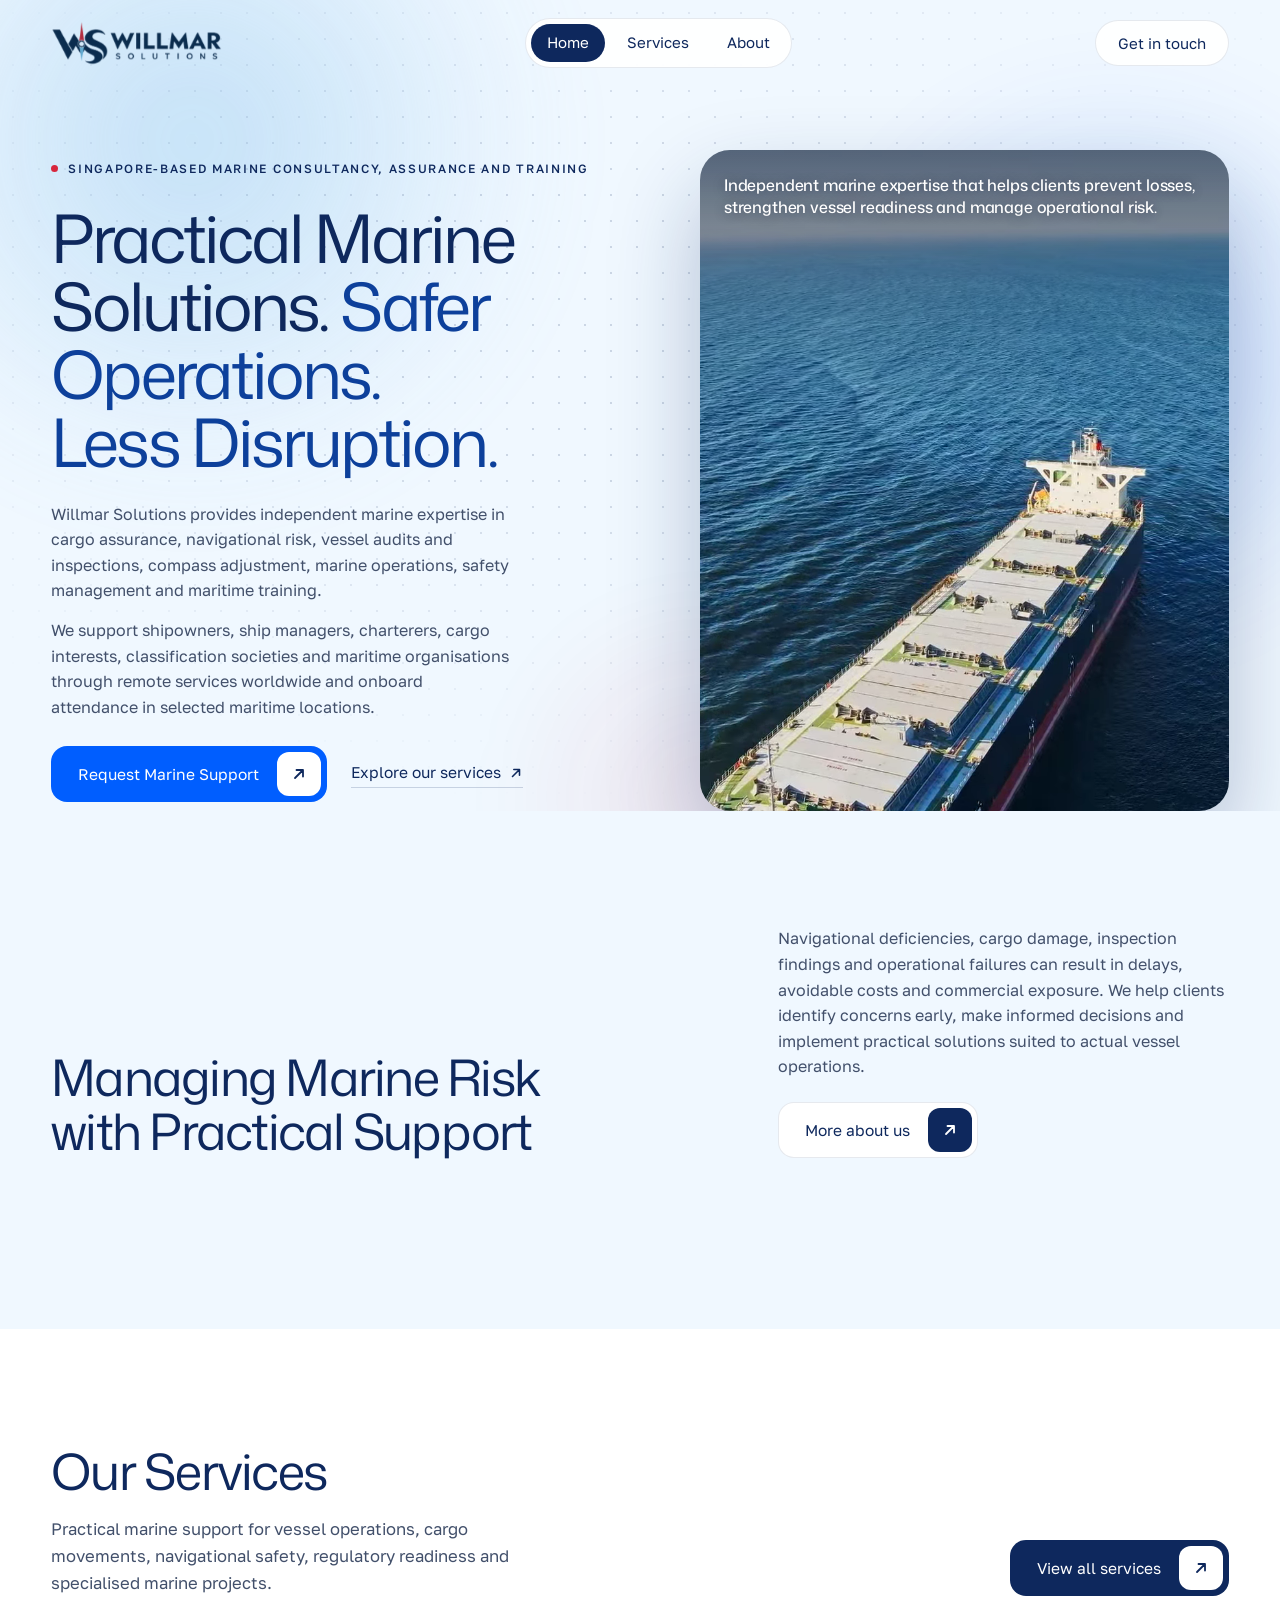
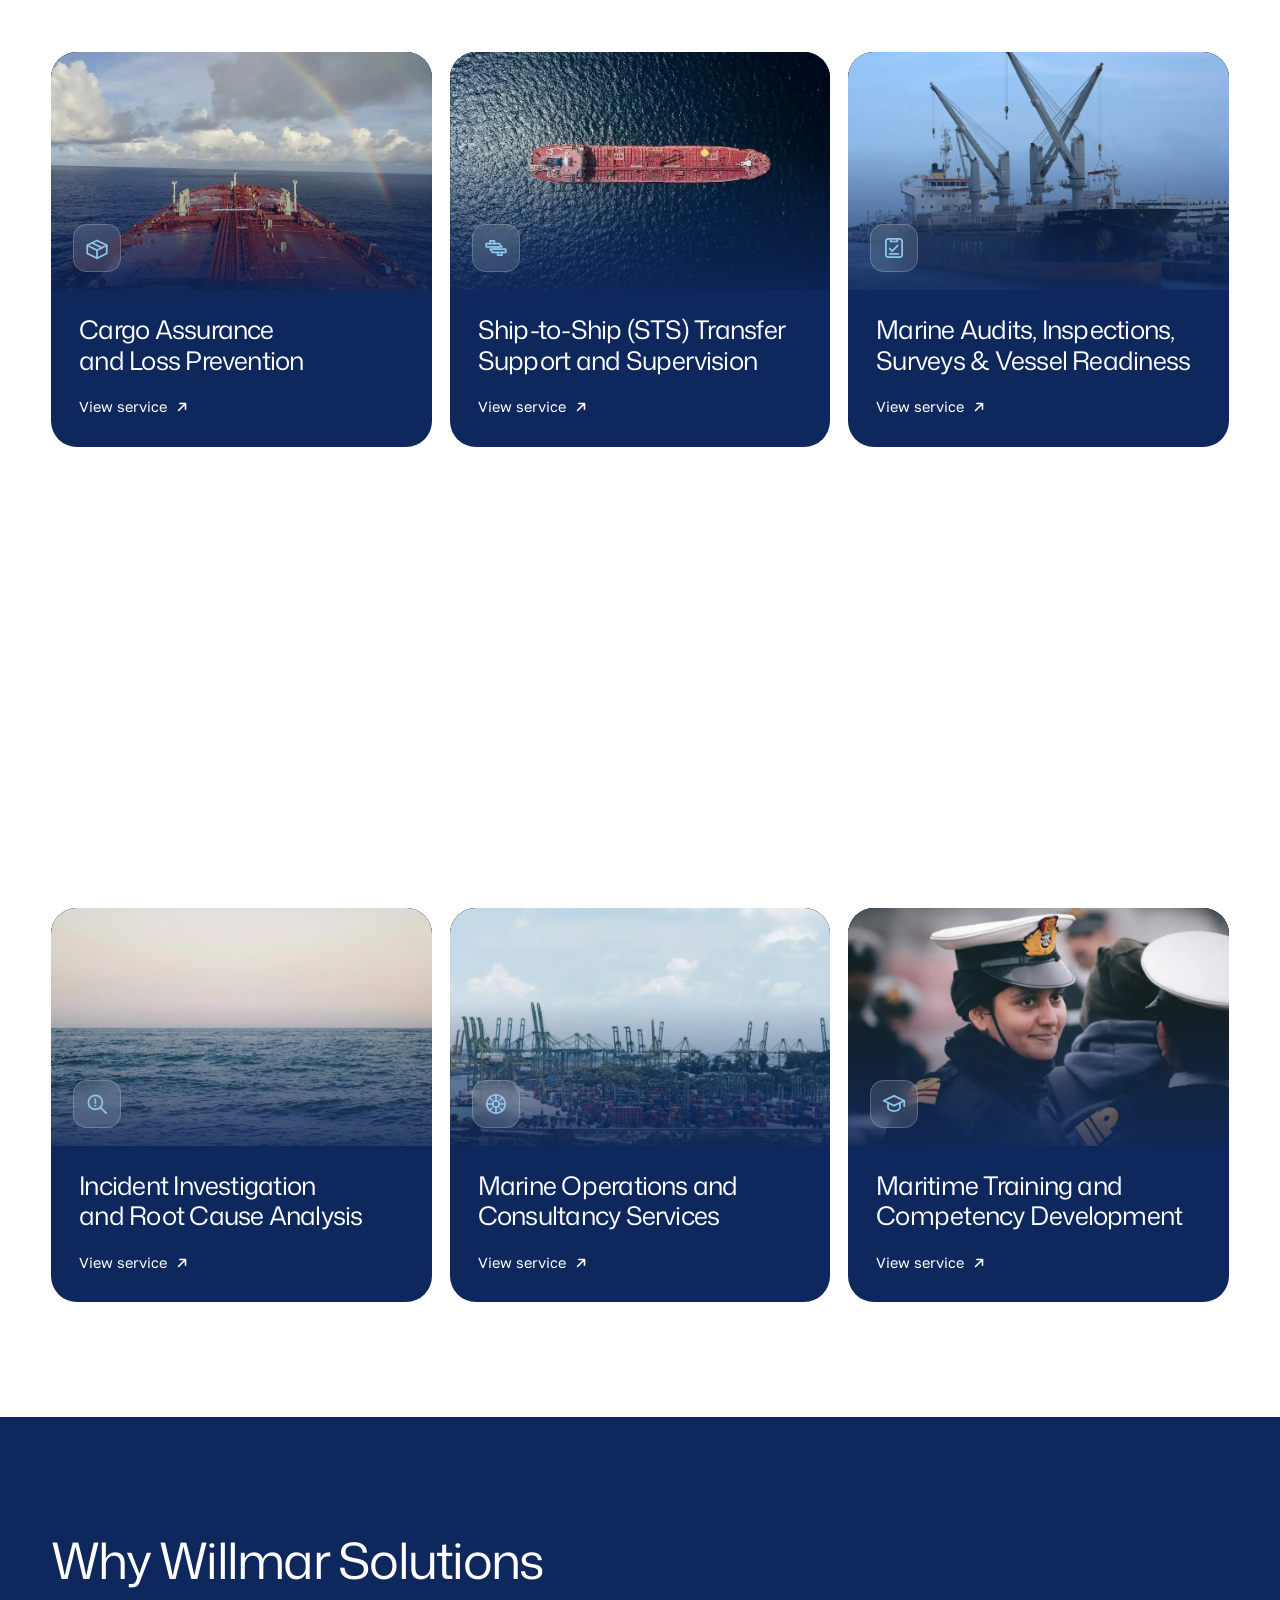
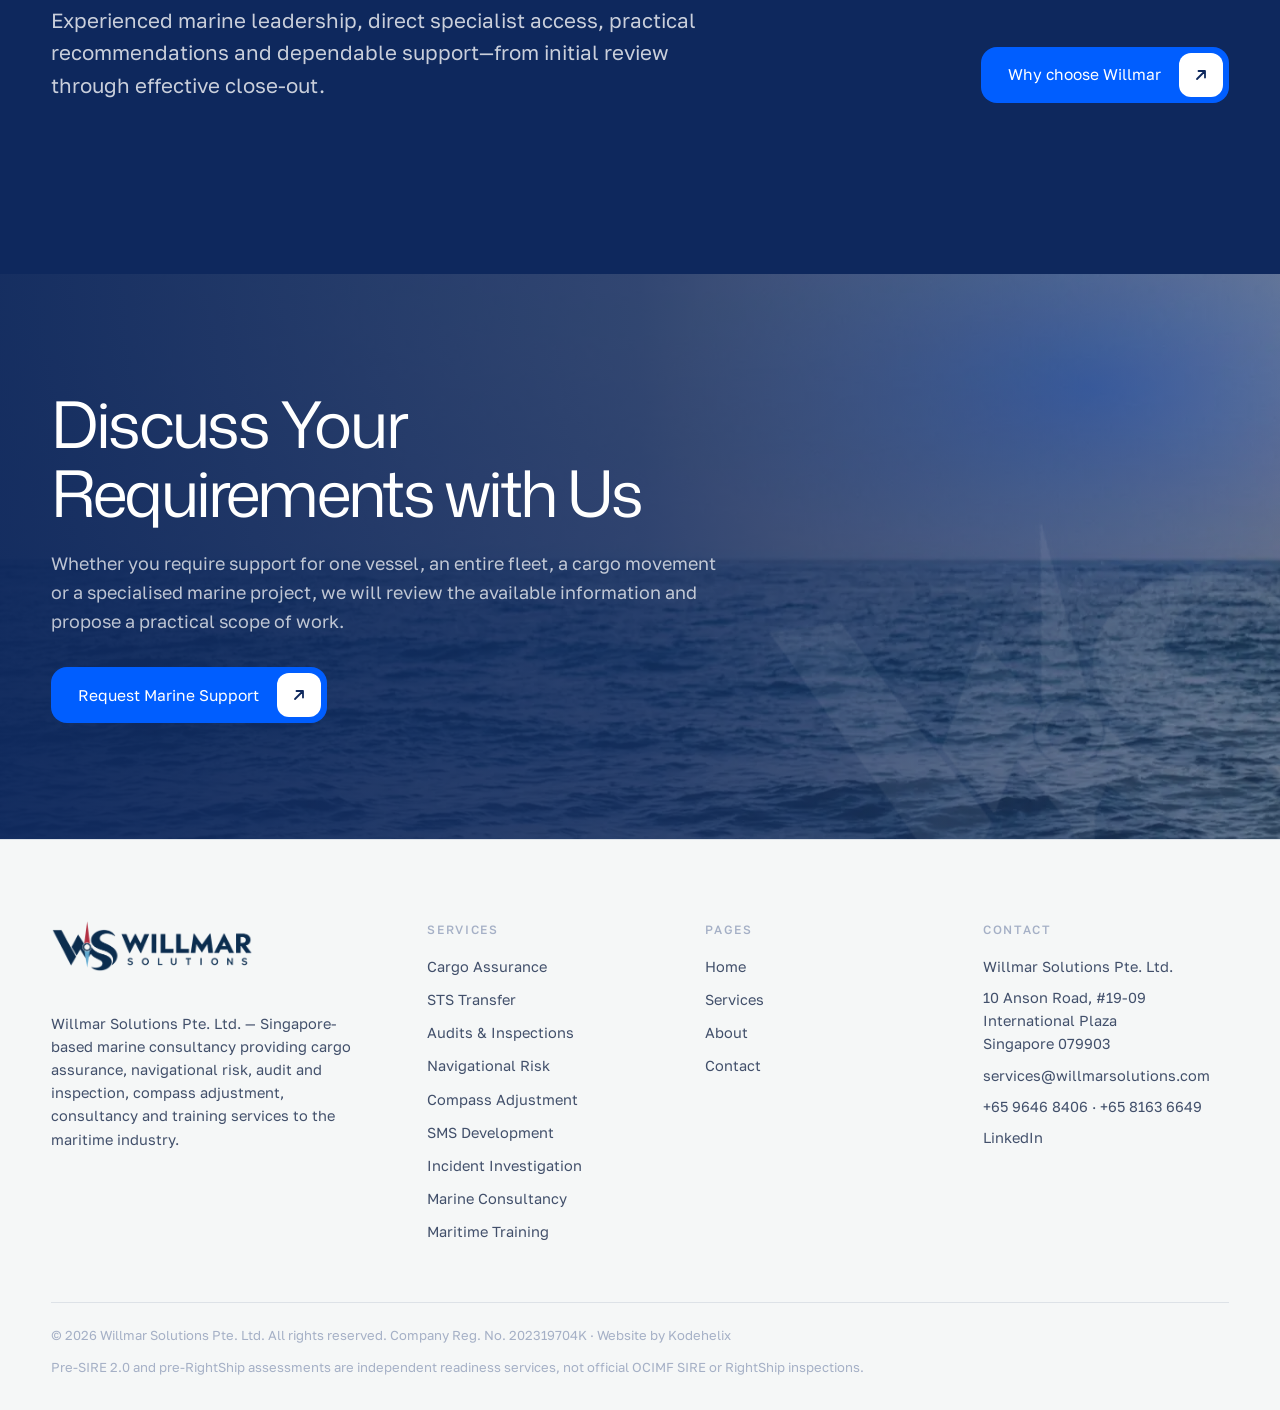
==== commit 8cb75308: "Hero: taller video frame, full ship in view" ====
--- a/index.html
+++ b/index.html
@@ -7,7 +7,7 @@
 <meta name="description" content="Willmar Solutions Pte. Ltd. — Singapore-based marine consultancy: cargo assurance, STS transfer support, audits and inspections, navigational risk assurance, magnetic compass adjustment, SMS development, incident investigation, consultancy and maritime training.">
 <link rel="icon" type="image/png" href="img/favicon.png">
 <link rel="preconnect" href="https://fonts.googleapis.com"><link rel="preconnect" href="https://fonts.gstatic.com" crossorigin><link rel="stylesheet" href="https://fonts.googleapis.com/css2?family=Mona+Sans:wght@400;500;600;700&family=Golos+Text:wght@400;500;600&display=swap">
-<link rel="stylesheet" href="site.css?v=7">
+<link rel="stylesheet" href="site.css?v=8">
 </head>
 <body>
 
@@ -46,7 +46,7 @@
       <div class="actions"><a class="btn primary magnetic" href="contact.html"><span>Request Marine Support</span><span class="ic"><svg viewBox="0 0 16 16" fill="none" stroke="currentColor" stroke-width="1.8" stroke-linecap="round" stroke-linejoin="round"><path d="M4 12 12 4M5.5 4H12v6.5"/></svg></span></a><a class="link" href="services.html">Explore our services <svg viewBox="0 0 16 16" fill="none" stroke="currentColor" stroke-width="1.8" stroke-linecap="round" stroke-linejoin="round"><path d="M4 12 12 4M5.5 4H12v6.5"/></svg></a></div>
     </div>
     <div class="hero2-visual" id="hero-visual">
-      <div class="frame"><video class="frame-video" autoplay muted loop playsinline preload="auto" poster="img/hero-sea2.jpg" aria-label="Aerial view of a bulk carrier under way on open sea"><source src="img/hero-sea2.webm" type="video/webm"><source src="img/hero-sea2.mp4" type="video/mp4"></video><div class="frame-shade"></div>
+      <div class="frame"><video class="frame-video" autoplay muted loop playsinline preload="auto" poster="img/hero-sea3.jpg" aria-label="Aerial view of a bulk carrier under way on open sea"><source src="img/hero-sea3.webm" type="video/webm"><source src="img/hero-sea3.mp4" type="video/mp4"></video><div class="frame-shade"></div>
         <p class="frame-cap">Independent marine expertise that helps clients prevent losses, strengthen vessel readiness and manage operational risk.</p></div>
       <div class="float f1 glass"><div class="rose"><svg viewBox="0 0 150 150" aria-label="Compass rose">
 <circle cx="75" cy="75" r="72" fill="rgba(255,255,255,.03)" stroke="rgba(255,255,255,.18)"/>
@@ -122,6 +122,6 @@
   <div class="bottom"><span>© 2026 Willmar Solutions Pte. Ltd. All rights reserved. Company Reg. No. 202319704K · <a href="https://kodehelix.in/" target="_blank" rel="noopener">Website by Kodehelix</a></span><span>Pre-SIRE 2.0 and pre-RightShip assessments are independent readiness services, not official OCIMF SIRE or RightShip inspections.</span></div>
 </div>
 </footer>
-<script src="site.js?v=7"></script>
+<script src="site.js?v=8"></script>
 </body>
 </html>
--- a/site.css
+++ b/site.css
@@ -820,3 +820,9 @@
 /* closing band now carries only the client's heading and paragraph */
 .cta-band .inner{grid-template-columns:1fr}
 .cta-band h2{max-width:22ch}
+
+/* v8: taller portrait frame that fills the hero beside the text; full ship in view */
+.hero2-grid{align-items:center}
+.hero2-visual{aspect-ratio:4/5;max-width:560px;width:100%;justify-self:end}
+.frame-video{object-position:center;background:#0B2A5B url(img/hero-sea3.jpg) center/cover no-repeat}
+@media (max-width:900px){.hero2-visual{aspect-ratio:4/5;max-width:520px;justify-self:center}}
